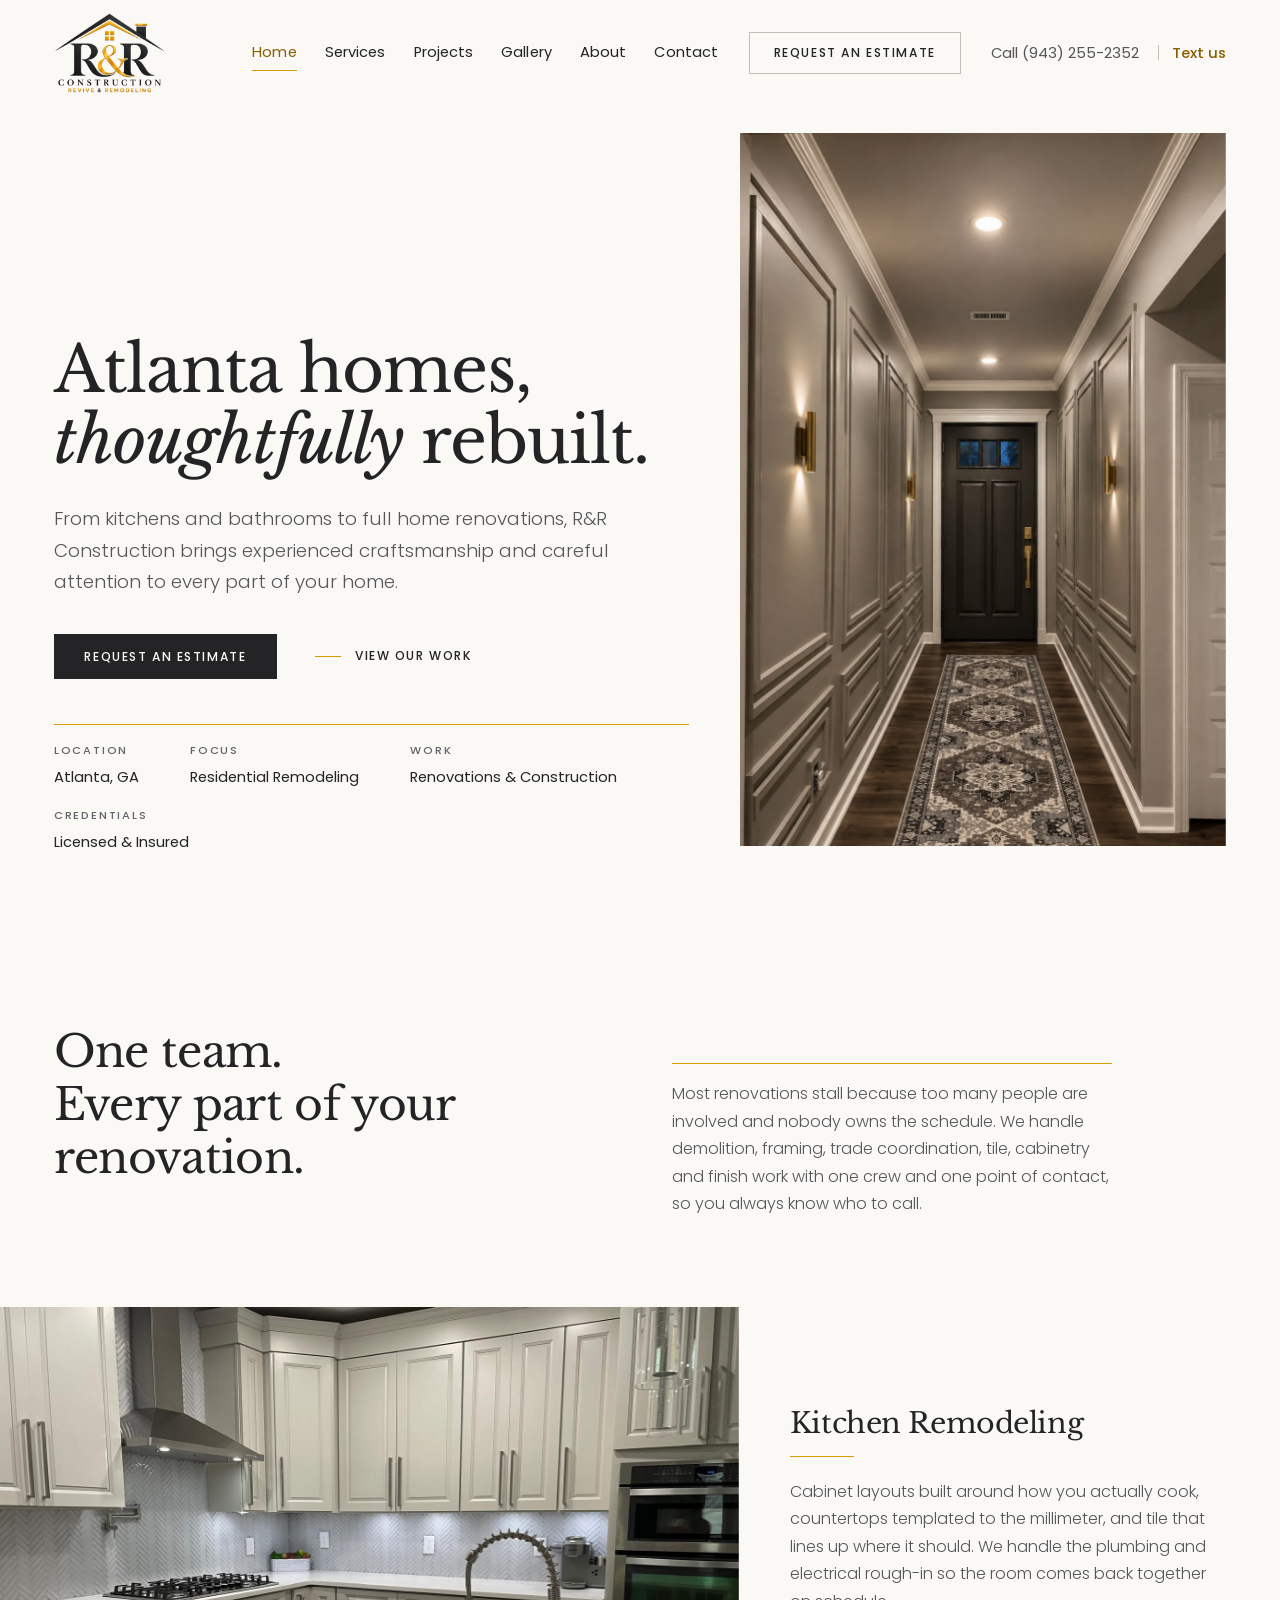
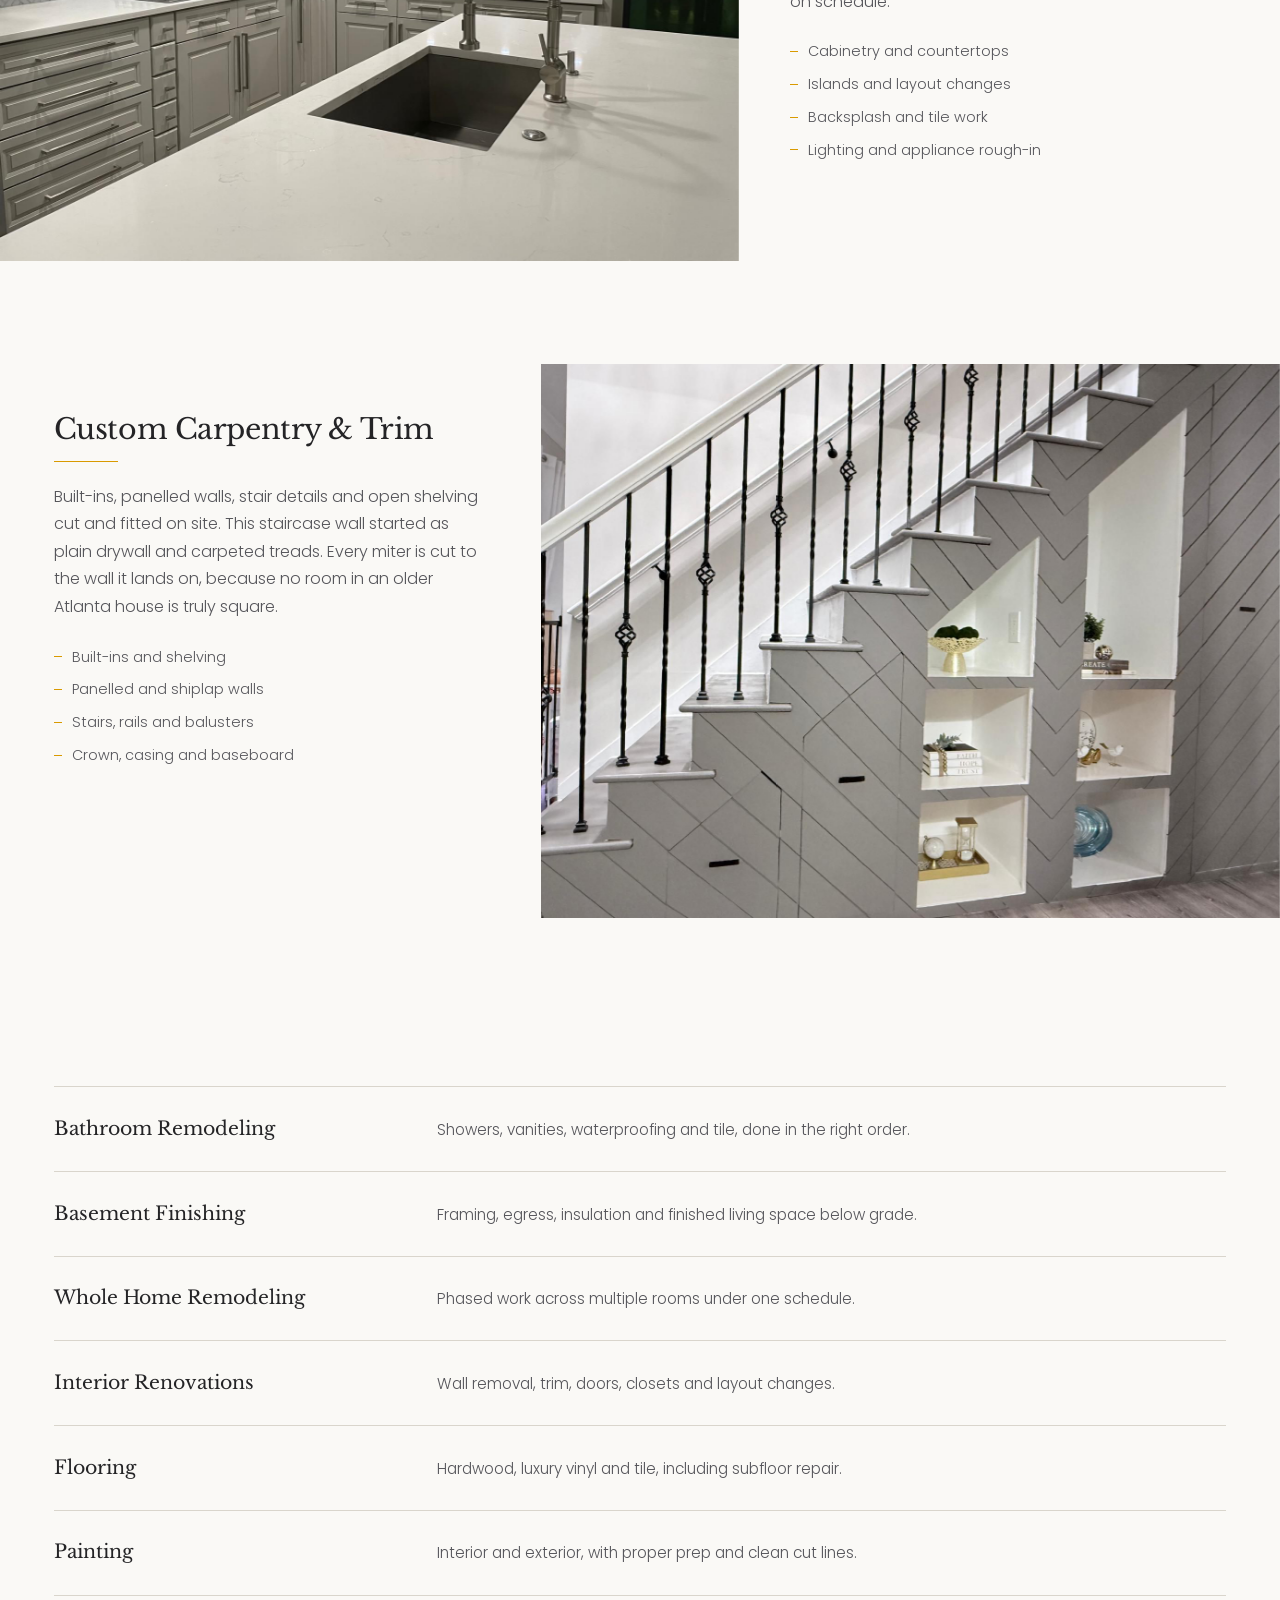
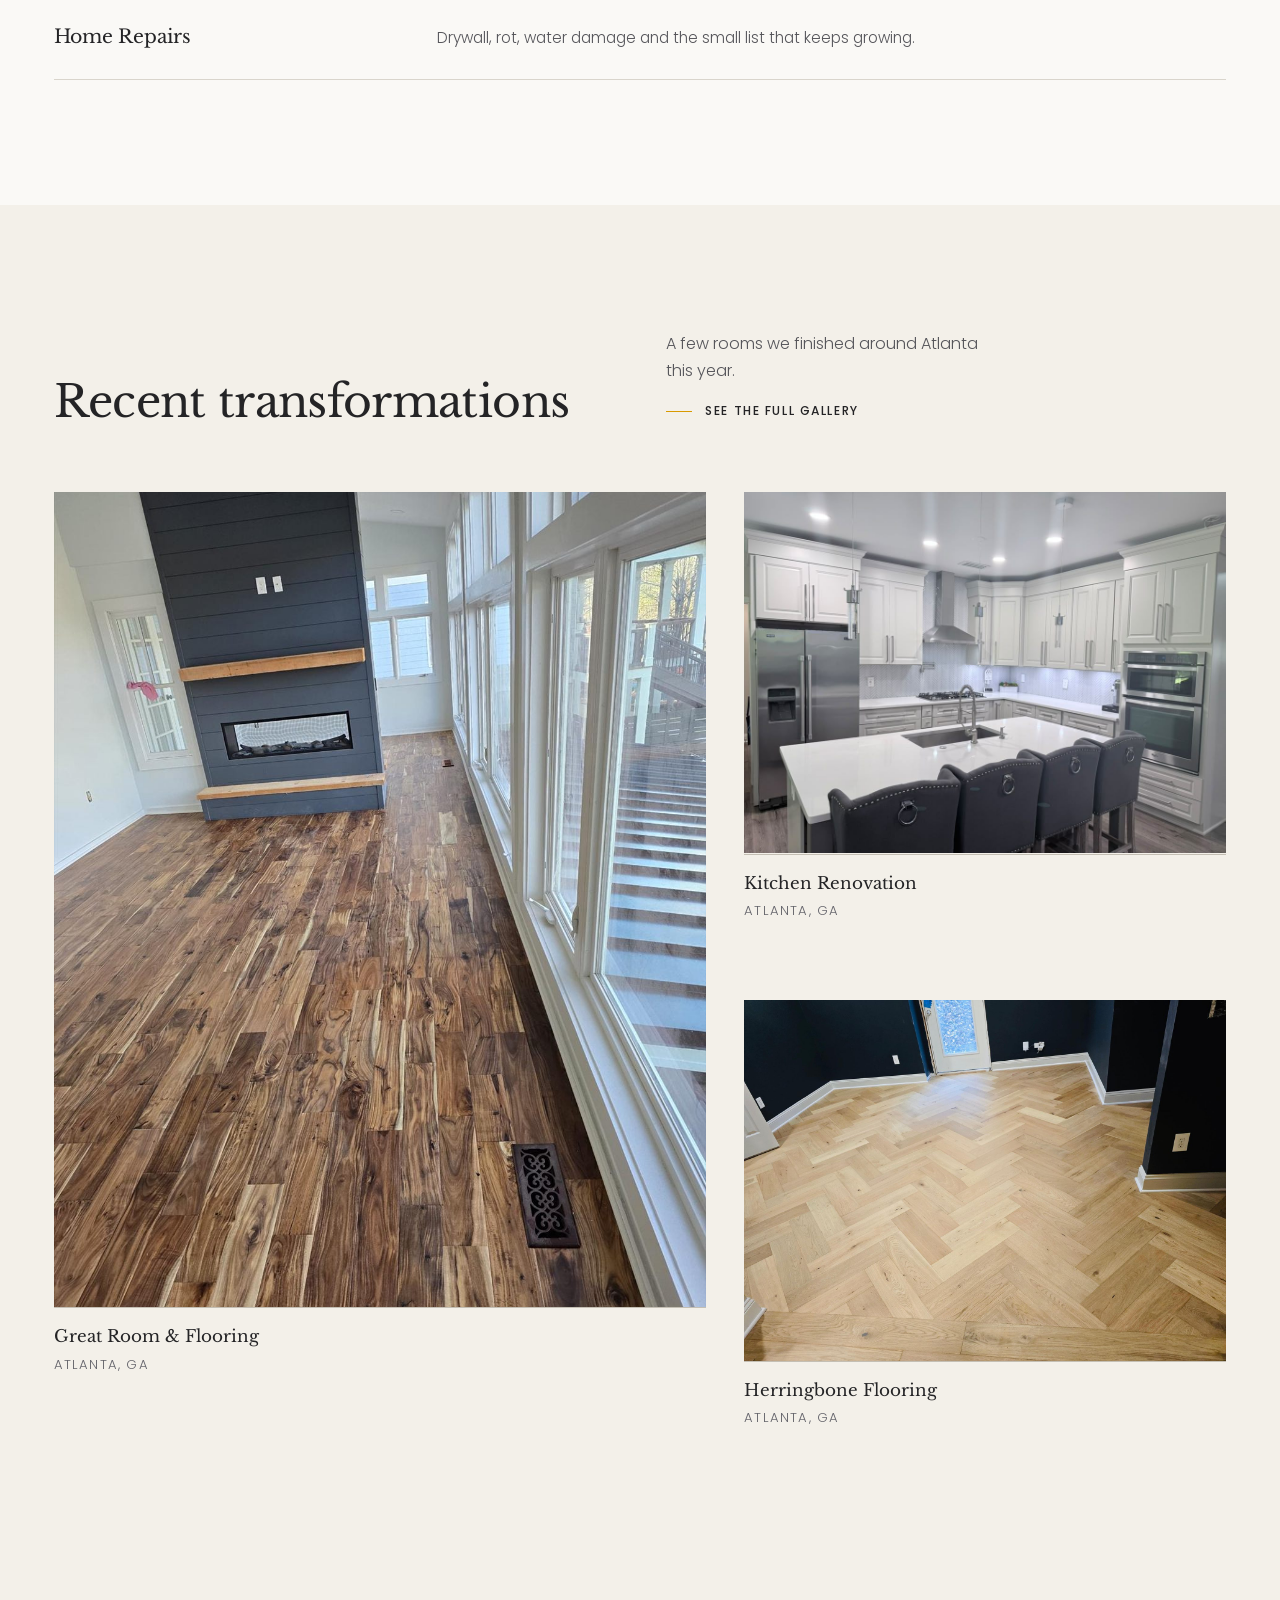
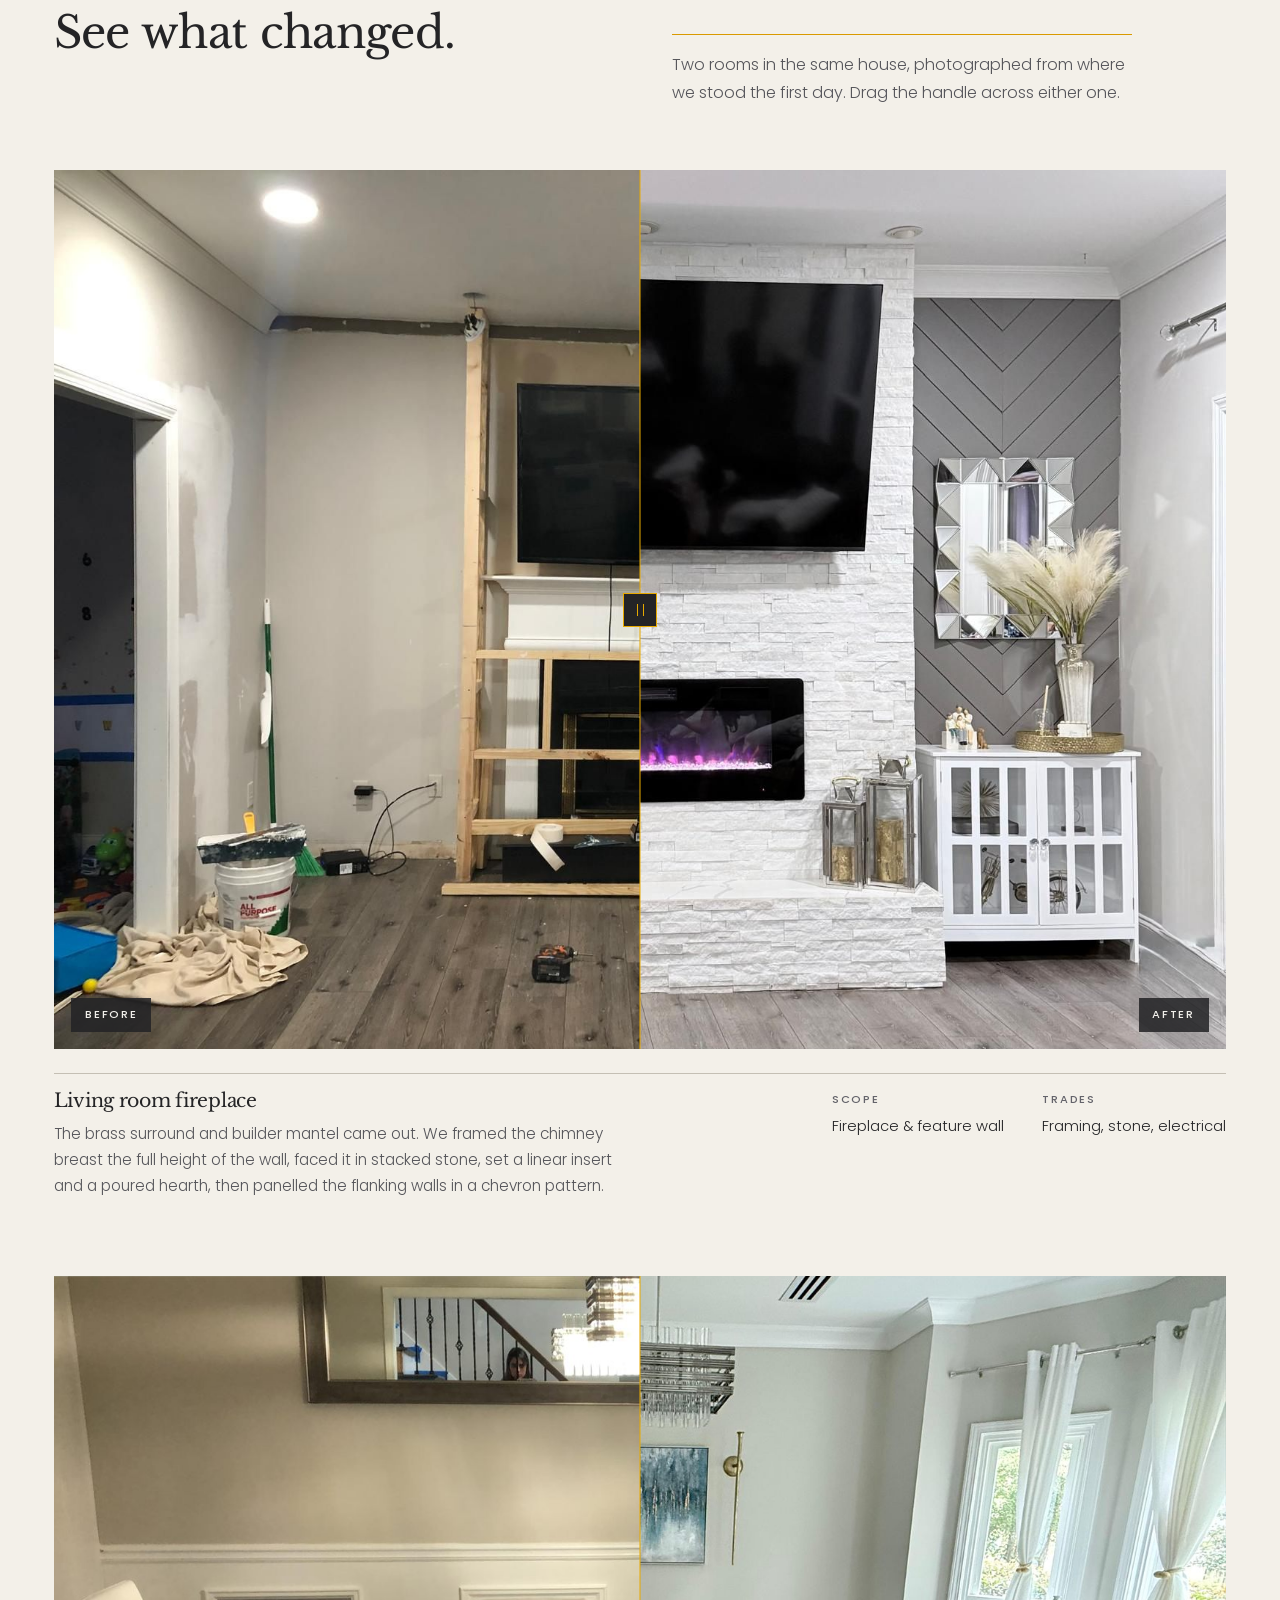
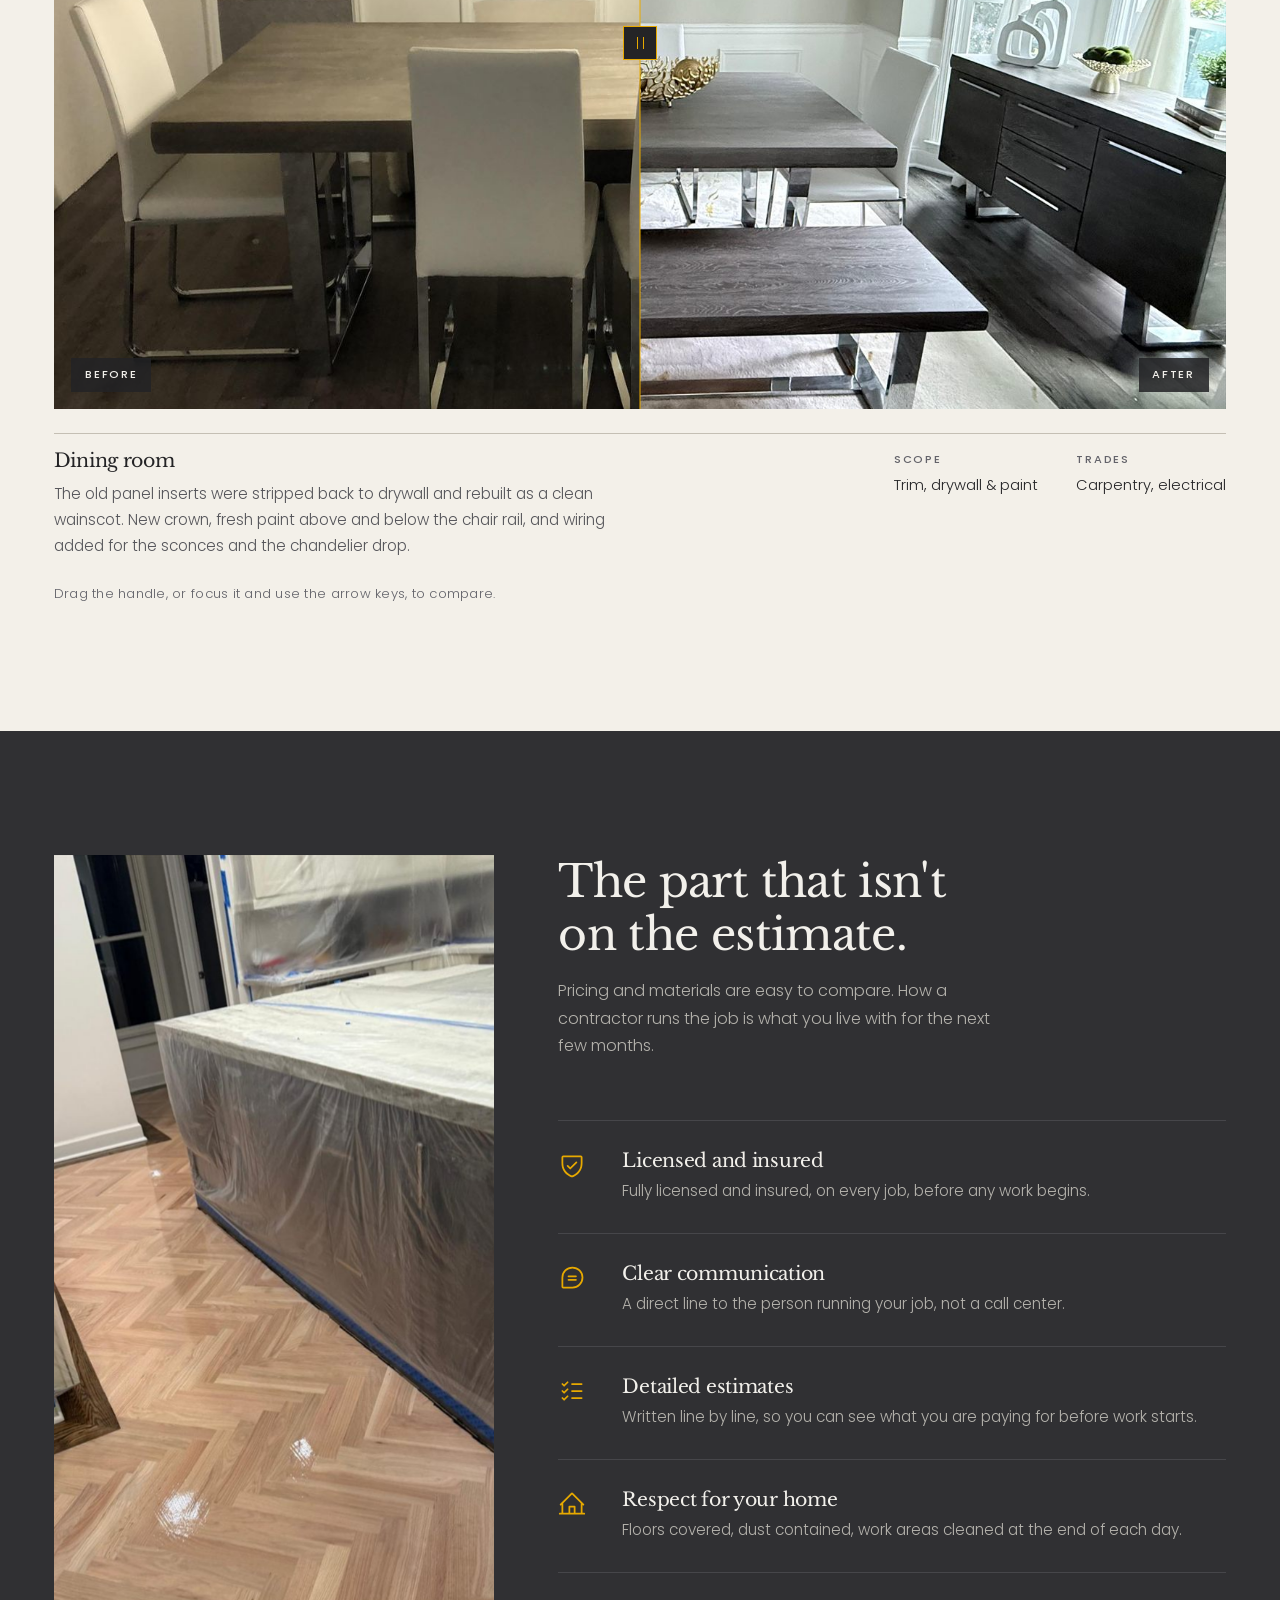
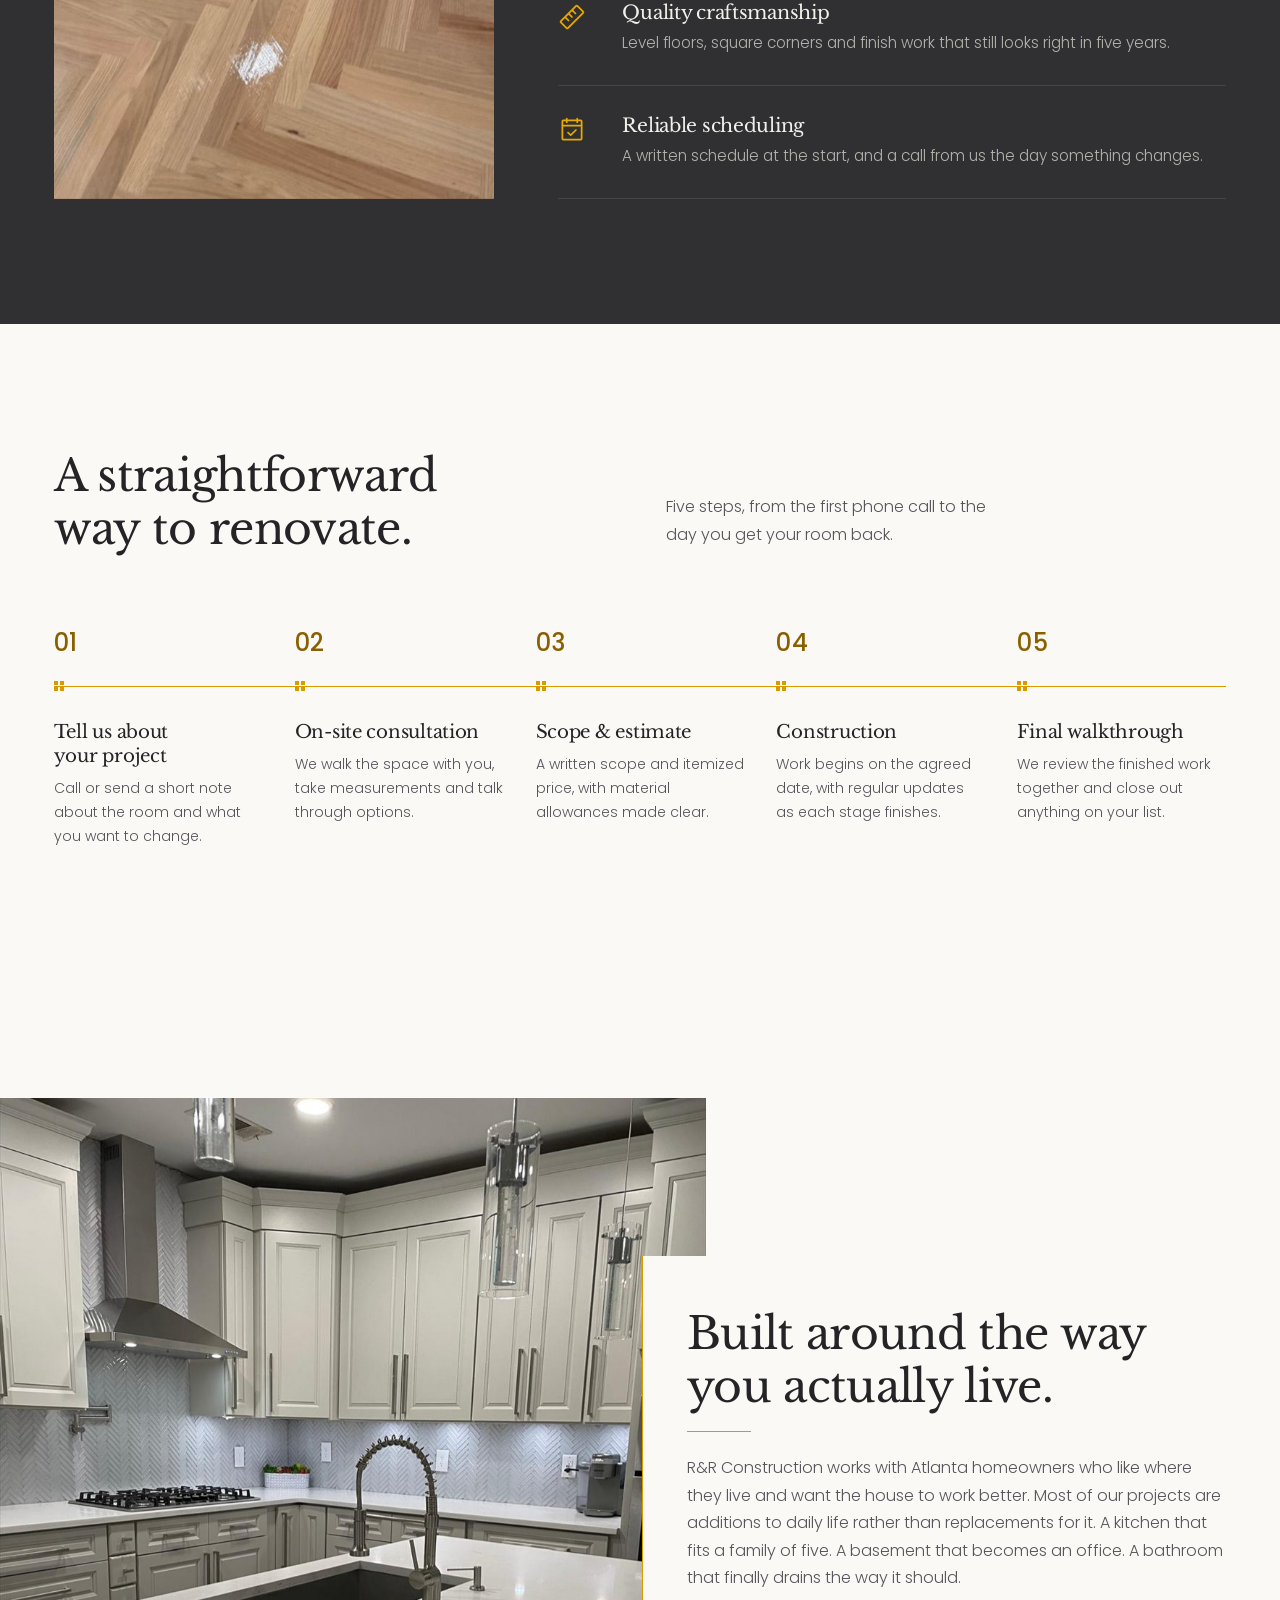
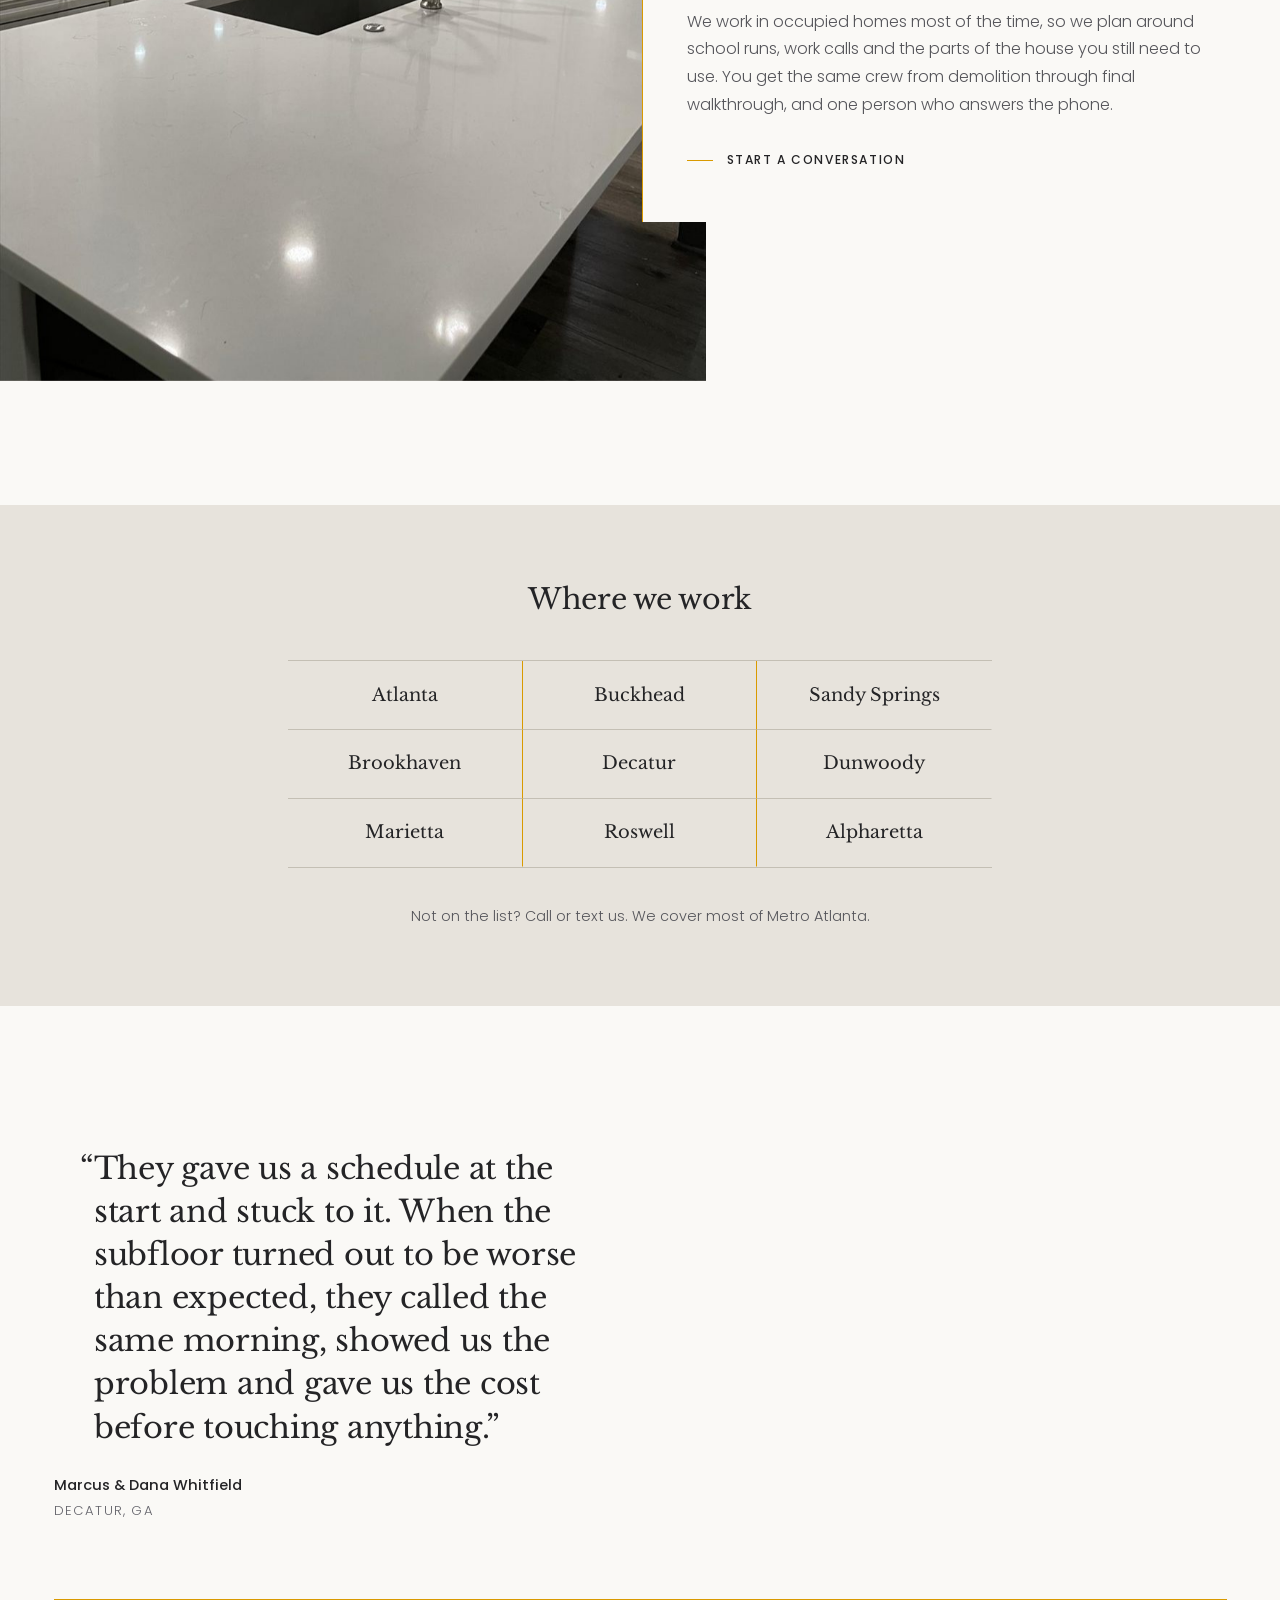
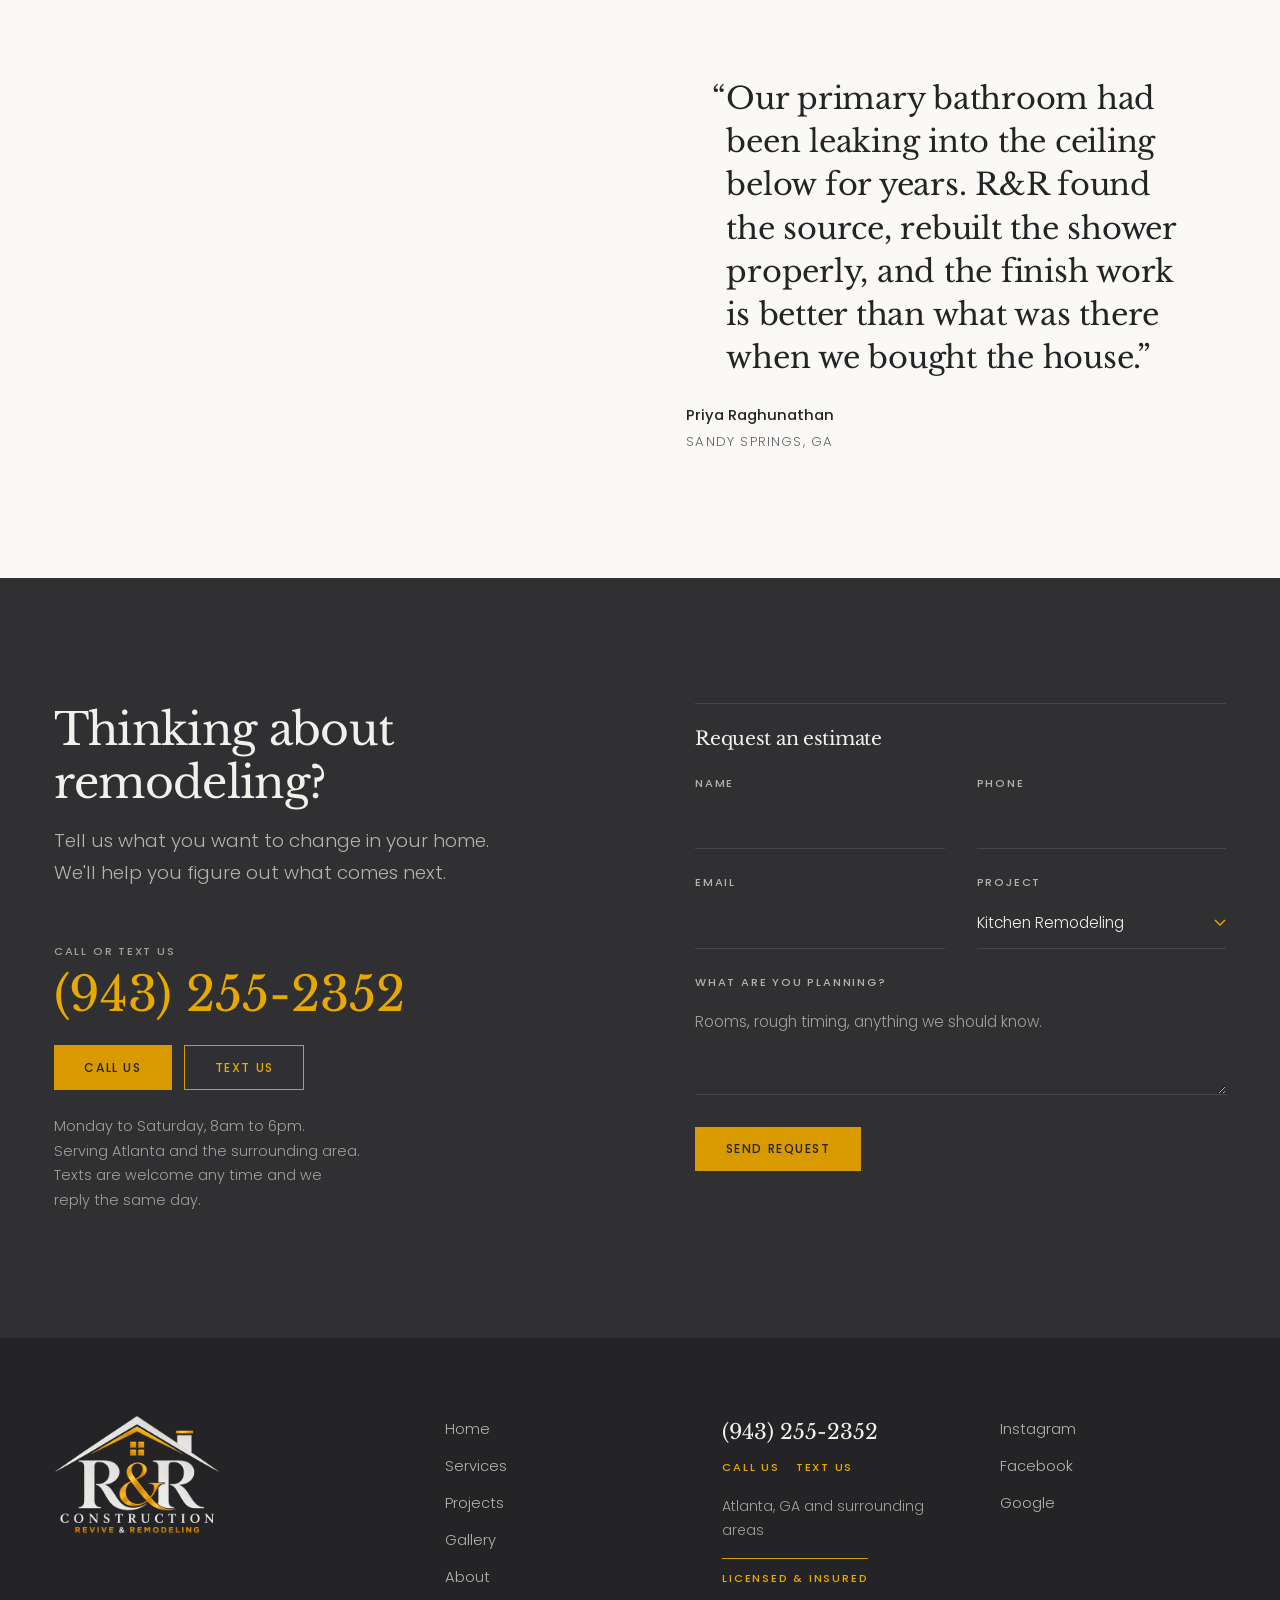
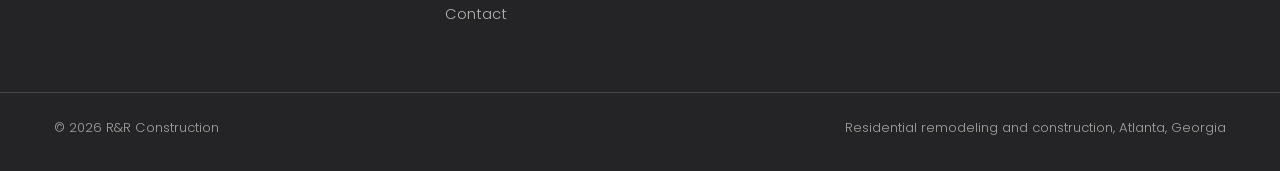
==== index.html @ 12df7878 "Replace the numbers in the standards list with Phosphor icons The list is not a sequence, so 01 to 0" ====
<!DOCTYPE html>
<html lang="en">
<head>
<meta charset="utf-8">
<meta name="viewport" content="width=device-width, initial-scale=1">
<title>R&amp;R Construction | Remodeling and Renovations in Atlanta, GA</title>
<meta name="description" content="R&amp;R Construction remodels kitchens, bathrooms, basements and whole homes across Atlanta and the surrounding area. Detailed estimates, reliable scheduling and careful work in occupied homes.">
<meta name="theme-color" content="#242426">
<link rel="canonical" href="https://www.rrconstruction-atlanta.com/">

<meta property="og:type" content="website">
<meta property="og:title" content="R&amp;R Construction | Remodeling and Renovations in Atlanta, GA">
<meta property="og:description" content="Kitchens, bathrooms, basements and whole home renovations across Metro Atlanta.">
<meta property="og:image" content="assets/img/logo/og-card.png">
<meta property="og:image:width" content="1200">
<meta property="og:image:height" content="630">
<meta name="twitter:card" content="summary_large_image">
<meta property="og:locale" content="en_US">

<link rel="icon" href="assets/img/favicon.svg" type="image/svg+xml">

<link rel="preconnect" href="https://fonts.googleapis.com">
<link rel="preconnect" href="https://fonts.gstatic.com" crossorigin>
<link rel="stylesheet" href="https://fonts.googleapis.com/css2?family=Libre+Baskerville:ital,wght@0,400;0,700;1,400&amp;family=Poppins:wght@300;400;500;600&amp;display=swap">

<link rel="stylesheet" href="assets/css/tokens.css">
<link rel="stylesheet" href="assets/css/base.css">
<link rel="stylesheet" href="assets/css/components.css">
<link rel="stylesheet" href="assets/css/sections.css">

<!-- Marks the document as scriptable before first paint, so the reveal
     animations never hide content from a browser that cannot run them. -->
<script>document.documentElement.classList.add('js');</script>
</head>

<body>

<!-- ============================================================
     INTRO
     Shown once per session. Hidden entirely without JavaScript,
     and it dismisses itself from CSS alone if the script never
     arrives, so it can never strand the page behind it.
     ============================================================ -->
<div class="intro" data-intro aria-hidden="true">
  <div class="intro__inner">
    <img class="intro__logo" src="assets/img/logo/rr-logo.png" alt=""
         width="700" height="504" fetchpriority="high" decoding="async">
    <p class="intro__line" data-intro-line>Letting the paint dry.</p>
    <div class="intro__rule">
      <span class="intro__fill" data-intro-fill></span>
    </div>
  </div>
</div>

<a class="skip-link" href="#main">Skip to content</a>

<!-- ============================================================
     HEADER

     Header and footer both carry the complete lockup. The header uses
     the original colours on warm white, the footer the light variant
     generated for the black band.
     ============================================================ -->
<header class="site-header" id="siteHeader" data-header>
  <div class="site-header__inner">

    <a class="logo" href="#home" aria-label="R&amp;R Construction, home">
      <img src="assets/img/logo/rr-logo.png" alt=""
           width="700" height="504" decoding="async">
    </a>

    <nav class="nav" id="primaryNav" aria-label="Primary">
      <ul class="nav__list">
        <li><a class="nav__link" href="#home">Home</a></li>
        <li><a class="nav__link" href="#services">Services</a></li>
        <li><a class="nav__link" href="#projects">Projects</a></li>
        <li><a class="nav__link" href="gallery.html">Gallery</a></li>
        <li><a class="nav__link" href="#about">About</a></li>
        <li><a class="nav__link" href="#contact">Contact</a></li>
      </ul>
      <a class="btn btn--ghost nav__cta" href="#contact">Request an Estimate</a>
      <span class="nav__reach">
        <a class="nav__phone" href="tel:+19432552352">Call (943) 255-2352</a>
        <a class="nav__phone nav__phone--sms" href="sms:+19432552352">Text us</a>
      </span>
    </nav>

    <button class="nav-toggle" type="button" aria-expanded="false" aria-controls="primaryNav" data-nav-toggle>
      <span class="nav-toggle__bars" aria-hidden="true"><i></i><i></i><i></i></span>
      <span class="visually-hidden" data-nav-label>Open menu</span>
    </button>

  </div>
</header>

<main id="main">

  <!-- ============================================================
       HERO
       ============================================================ -->
  <section class="hero" id="home" aria-labelledby="hero-title">
    <div class="hero__grid">

      <div class="hero__content">
        <h1 class="hero__title" id="hero-title" data-reveal>
          Atlanta homes,<br>
          <em>thoughtfully</em> rebuilt.
        </h1>

        <p class="hero__lead" data-reveal data-reveal-delay="1">
          From kitchens and bathrooms to full home renovations, R&amp;R Construction brings
          experienced craftsmanship and careful attention to every part of your home.
        </p>

        <div class="hero__actions" data-reveal data-reveal-delay="2">
          <a class="btn btn--solid" href="#contact">Request an Estimate</a>
          <a class="link-arrow" href="#projects">View Our Work</a>
        </div>
      </div>

      <figure class="hero__figure fill-figure" data-reveal-image>
        <img src="assets/img/photos/hero-hallway.jpg"
             alt="Renovated entry hallway with picture frame wall molding, brass sconces and dark hardwood flooring"
             width="1086" height="1448" fetchpriority="high" decoding="async">
      </figure>

      <div class="hero__datum" aria-hidden="true"><span class="hero__datum-line" data-rule></span></div>

      <dl class="hero__meta" data-reveal data-reveal-delay="3">
        <div class="hero__meta-item">
          <dt>Location</dt>
          <dd>Atlanta, GA</dd>
        </div>
        <div class="hero__meta-item">
          <dt>Focus</dt>
          <dd>Residential Remodeling</dd>
        </div>
        <div class="hero__meta-item">
          <dt>Work</dt>
          <dd>Renovations &amp; Construction</dd>
        </div>
        <div class="hero__meta-item">
          <dt>Credentials</dt>
          <dd>Licensed &amp; Insured</dd>
        </div>
      </dl>

    </div>
  </section>


  <!-- ============================================================
       SERVICES
       ============================================================ -->
  <section class="section services" id="services" aria-labelledby="services-title">
    <div class="container">

      <div class="services__intro">
        <h2 class="services__title" id="services-title" data-reveal>
          One team.<br>Every part of your renovation.
        </h2>
        <div class="services__intro-body">
          <span class="rule" data-rule></span>
          <p data-reveal data-reveal-delay="1">
            Most renovations stall because too many people are involved and nobody owns the
            schedule. We handle demolition, framing, trade coordination, tile, cabinetry and
            finish work with one crew and one point of contact, so you always know who to call.
          </p>
        </div>
      </div>
    </div>

    <!-- Both features sit outside .container. Each is a full-width grid
         whose photograph column runs off the viewport edge, with a
         --edge margin track holding the opposite side in line. -->

    <article class="feature feature--left">
      <figure class="feature__figure" data-reveal-image>
          <img src="assets/img/photos/service-kitchen.jpg"
               alt="Remodeled kitchen with quartz island, undermount sink and herringbone tile backsplash"
               width="1600" height="1200" loading="lazy" decoding="async">
        </figure>
        <div class="feature__body">
          <h3 class="feature__title" data-reveal>Kitchen Remodeling</h3>
          <span class="rule rule--short" data-rule></span>
          <p data-reveal data-reveal-delay="1">
            Cabinet layouts built around how you actually cook, countertops templated to the
            millimeter, and tile that lines up where it should. We handle the plumbing and
            electrical rough-in so the room comes back together on schedule.
          </p>
          <ul class="feature__points" data-reveal data-reveal-delay="2">
            <li>Cabinetry and countertops</li>
            <li>Islands and layout changes</li>
            <li>Backsplash and tile work</li>
            <li>Lighting and appliance rough-in</li>
          </ul>
        </div>
    </article>

    <article class="feature feature--right">
        <div class="feature__body">
          <h3 class="feature__title" data-reveal>Custom Carpentry &amp; Trim</h3>
          <span class="rule rule--short" data-rule></span>
          <p data-reveal data-reveal-delay="1">
            Built-ins, panelled walls, stair details and open shelving cut and fitted on site.
            This staircase wall started as plain drywall and carpeted treads. Every miter is cut
            to the wall it lands on, because no room in an older Atlanta house is truly square.
          </p>
          <ul class="feature__points" data-reveal data-reveal-delay="2">
            <li>Built-ins and shelving</li>
            <li>Panelled and shiplap walls</li>
            <li>Stairs, rails and balusters</li>
            <li>Crown, casing and baseboard</li>
          </ul>
        </div>
        <figure class="feature__figure" data-reveal-image>
          <img src="assets/img/photos/service-carpentry.jpg"
               alt="Staircase wall finished in grey chevron panelling with built in display niches and black iron balusters"
               width="1600" height="1200" loading="lazy" decoding="async">
        </figure>
    </article>

    <div class="container">
      <!-- Secondary services: architectural list, no cards -->
      <div class="service-list">
        <h3 class="service-list__title" data-reveal>The rest of the house.</h3>
        <ul class="service-list__items">
          <li class="service-row" data-reveal>
            <span class="service-row__name">Bathroom Remodeling</span>
            <span class="service-row__note">Showers, vanities, waterproofing and tile, done in the right order.</span>
          </li>
          <li class="service-row" data-reveal>
            <span class="service-row__name">Basement Finishing</span>
            <span class="service-row__note">Framing, egress, insulation and finished living space below grade.</span>
          </li>
          <li class="service-row" data-reveal>
            <span class="service-row__name">Whole Home Remodeling</span>
            <span class="service-row__note">Phased work across multiple rooms under one schedule.</span>
          </li>
          <li class="service-row" data-reveal>
            <span class="service-row__name">Interior Renovations</span>
            <span class="service-row__note">Wall removal, trim, doors, closets and layout changes.</span>
          </li>
          <li class="service-row" data-reveal>
            <span class="service-row__name">Flooring</span>
            <span class="service-row__note">Hardwood, luxury vinyl and tile, including subfloor repair.</span>
          </li>
          <li class="service-row" data-reveal>
            <span class="service-row__name">Painting</span>
            <span class="service-row__note">Interior and exterior, with proper prep and clean cut lines.</span>
          </li>
          <li class="service-row" data-reveal>
            <span class="service-row__name">Home Repairs</span>
            <span class="service-row__note">Drywall, rot, water damage and the small list that keeps growing.</span>
          </li>
        </ul>
      </div>

    </div>
  </section>


  <!-- ============================================================
       FEATURED PROJECTS
       ============================================================ -->
  <section class="section projects" id="projects" aria-labelledby="projects-title">
    <div class="container">

      <div class="projects__head">
        <h2 class="projects__title" id="projects-title" data-reveal>Recent transformations</h2>
        <div class="projects__note" data-reveal data-reveal-delay="1">
          <p>A few rooms we finished around Atlanta this year.</p>
          <a class="link-arrow" href="gallery.html">See the full gallery</a>
        </div>
      </div>

      <div class="gallery">

        <figure class="project project--lead" data-reveal-image>
          <div class="project__frame">
            <img src="assets/img/photos/project-greatroom.jpg"
                 alt="Great room with a charcoal shiplap fireplace surround, timber mantel and wide plank acacia flooring"
                 width="1050" height="1400" loading="lazy" decoding="async">
          </div>
          <figcaption class="project__caption">
            <span class="project__name">Great Room &amp; Flooring</span>
            <span class="project__place">Atlanta, GA</span>
          </figcaption>
        </figure>

        <figure class="project project--a" data-reveal-image>
          <div class="project__frame">
            <img src="assets/img/photos/project-kitchen.jpg"
                 alt="Renovated kitchen with painted cabinetry, quartz island and stainless double ovens"
                 width="1024" height="768" loading="lazy" decoding="async">
          </div>
          <figcaption class="project__caption">
            <span class="project__name">Kitchen Renovation</span>
            <span class="project__place">Atlanta, GA</span>
          </figcaption>
        </figure>

        <figure class="project project--b" data-reveal-image>
          <div class="project__frame">
            <img src="assets/img/photos/project-flooring.jpg"
                 alt="White oak herringbone floor installed against deep navy walls and white baseboard"
                 width="1600" height="1200" loading="lazy" decoding="async">
          </div>
          <figcaption class="project__caption">
            <span class="project__name">Herringbone Flooring</span>
            <span class="project__place">Atlanta, GA</span>
          </figcaption>
        </figure>

      </div>
    </div>
  </section>


  <!-- ============================================================
       BEFORE & AFTER
       ============================================================ -->
  <section class="section compare-section" id="before-after" aria-labelledby="compare-title">
    <div class="container">

      <div class="compare__head">
        <h2 class="compare__title" id="compare-title" data-reveal>See what changed.</h2>
        <div class="compare__intro">
          <span class="rule" data-rule></span>
          <p data-reveal data-reveal-delay="1">
            Two rooms in the same house, photographed from where we stood the first day.
            Drag the handle across either one.
          </p>
        </div>
      </div>

      <!-- Pair 1 -->
      <figure class="compare" data-compare>
        <div class="compare__frame" data-compare-frame style="--pos:50%; --ratio:4/3">
          <img class="compare__img" src="assets/img/photos/ba-fireplace-after.jpg"
               alt="Living room after renovation, floor to ceiling white stacked stone fireplace with a linear insert and grey chevron panelled walls"
               width="1600" height="1177" loading="lazy" decoding="async">
          <img class="compare__img compare__img--before" src="assets/img/photos/ba-fireplace-before.jpg"
               alt="The same living room before renovation, original white mantel and brass fireplace surround with framing started"
               width="1600" height="1200" loading="lazy" decoding="async">

          <span class="compare__tag compare__tag--before">Before</span>
          <span class="compare__tag compare__tag--after">After</span>

          <div class="compare__handle"
               role="slider"
               tabindex="0"
               aria-label="Reveal the living room before and after"
               aria-valuemin="0" aria-valuemax="100" aria-valuenow="50"
               aria-valuetext="50 percent before, 50 percent after"
               aria-orientation="horizontal"
               data-compare-handle>
            <span class="compare__knob" aria-hidden="true"></span>
          </div>
        </div>
        <figcaption class="compare__caption">
          <div class="compare__caption-text">
            <h3>Living room fireplace</h3>
            <p>
              The brass surround and builder mantel came out. We framed the chimney breast the
              full height of the wall, faced it in stacked stone, set a linear insert and a
              poured hearth, then panelled the flanking walls in a chevron pattern.
            </p>
          </div>
          <dl class="compare__facts">
            <div><dt>Scope</dt><dd>Fireplace &amp; feature wall</dd></div>
            <div><dt>Trades</dt><dd>Framing, stone, electrical</dd></div>
          </dl>
        </figcaption>
      </figure>

      <!-- Pair 2 -->
      <figure class="compare" data-compare>
        <div class="compare__frame" data-compare-frame style="--pos:50%; --ratio:16/10">
          <img class="compare__img" src="assets/img/photos/ba-dining-after.jpg"
               alt="Dining room after renovation with fresh wainscoting, brass sconces, artwork and a linear crystal chandelier"
               width="1600" height="1200" loading="lazy" decoding="async">
          <img class="compare__img compare__img--before" src="assets/img/photos/ba-dining-before.jpg"
               alt="The same dining room before renovation, dated wall panels with grey inserts and a plain mirror"
               width="1600" height="900" loading="lazy" decoding="async">

          <span class="compare__tag compare__tag--before">Before</span>
          <span class="compare__tag compare__tag--after">After</span>

          <div class="compare__handle"
               role="slider"
               tabindex="0"
               aria-label="Reveal the dining room before and after"
               aria-valuemin="0" aria-valuemax="100" aria-valuenow="50"
               aria-valuetext="50 percent before, 50 percent after"
               aria-orientation="horizontal"
               data-compare-handle>
            <span class="compare__knob" aria-hidden="true"></span>
          </div>
        </div>
        <figcaption class="compare__caption">
          <div class="compare__caption-text">
            <h3>Dining room</h3>
            <p>
              The old panel inserts were stripped back to drywall and rebuilt as a clean
              wainscot. New crown, fresh paint above and below the chair rail, and wiring
              added for the sconces and the chandelier drop.
            </p>
          </div>
          <dl class="compare__facts">
            <div><dt>Scope</dt><dd>Trim, drywall &amp; paint</dd></div>
            <div><dt>Trades</dt><dd>Carpentry, electrical</dd></div>
          </dl>
        </figcaption>
      </figure>

      <p class="compare__hint">Drag the handle, or focus it and use the arrow keys, to compare.</p>

    </div>
  </section>


  <!-- ============================================================
       WHY R&R
       ============================================================ -->
  <section class="section standards" id="why" aria-labelledby="standards-title">
    <div class="container standards__grid">

      <figure class="standards__figure fill-figure" data-reveal-image>
        <img src="assets/img/photos/why-protection.jpg"
             alt="Finished herringbone floor with the kitchen island and cabinetry sealed in protective sheeting and tape"
             width="975" height="1300" loading="lazy" decoding="async">
      </figure>

      <div class="standards__body">
        <h2 class="standards__title" id="standards-title" data-reveal>
          The part that isn't<br>on the estimate.
        </h2>
        <p class="standards__lead" data-reveal data-reveal-delay="1">
          Pricing and materials are easy to compare. How a contractor runs the job is what you
          live with for the next few months.
        </p>

        <!-- Icons: Phosphor Icons (regular), MIT licensed.
             https://phosphoricons.com  Inlined rather than loaded from a
             CDN so the page keeps its zero runtime dependencies and the
             icons can inherit colour on hover. -->
        <ol class="standards__list">
          <li class="standard" data-reveal>
            <svg class="standard__icon" viewBox="0 0 256 256" fill="currentColor" aria-hidden="true" focusable="false"><path d="M208,40H48A16,16,0,0,0,32,56v56c0,52.72,25.52,84.67,46.93,102.19,23.06,18.86,46,25.26,47,25.53a8,8,0,0,0,4.2,0c1-.27,23.91-6.67,47-25.53C198.48,196.67,224,164.72,224,112V56A16,16,0,0,0,208,40Zm0,72c0,37.07-13.66,67.16-40.6,89.42A129.3,129.3,0,0,1,128,223.62a128.25,128.25,0,0,1-38.92-21.81C61.82,179.51,48,149.3,48,112l0-56,160,0ZM82.34,141.66a8,8,0,0,1,11.32-11.32L112,148.69l50.34-50.35a8,8,0,0,1,11.32,11.32l-56,56a8,8,0,0,1-11.32,0Z"/></svg>
            <div class="standard__text">
              <h3>Licensed and insured</h3>
              <p>Fully licensed and insured, on every job, before any work begins.</p>
            </div>
          </li>
          <li class="standard" data-reveal>
            <svg class="standard__icon" viewBox="0 0 256 256" fill="currentColor" aria-hidden="true" focusable="false"><path d="M172,112a8,8,0,0,1-8,8H96a8,8,0,0,1,0-16h68A8,8,0,0,1,172,112Zm-8,24H96a8,8,0,0,0,0,16h68a8,8,0,0,0,0-16Zm68-12A100.11,100.11,0,0,1,132,224H48a16,16,0,0,1-16-16V124a100,100,0,0,1,200,0Zm-16,0a84,84,0,0,0-168,0v84h84A84.09,84.09,0,0,0,216,124Z"/></svg>
            <div class="standard__text">
              <h3>Clear communication</h3>
              <p>A direct line to the person running your job, not a call center.</p>
            </div>
          </li>
          <li class="standard" data-reveal>
            <svg class="standard__icon" viewBox="0 0 256 256" fill="currentColor" aria-hidden="true" focusable="false"><path d="M224,128a8,8,0,0,1-8,8H128a8,8,0,0,1,0-16h88A8,8,0,0,1,224,128ZM128,72h88a8,8,0,0,0,0-16H128a8,8,0,0,0,0,16Zm88,112H128a8,8,0,0,0,0,16h88a8,8,0,0,0,0-16ZM82.34,42.34,56,68.69,45.66,58.34A8,8,0,0,0,34.34,69.66l16,16a8,8,0,0,0,11.32,0l32-32A8,8,0,0,0,82.34,42.34Zm0,64L56,132.69,45.66,122.34a8,8,0,0,0-11.32,11.32l16,16a8,8,0,0,0,11.32,0l32-32a8,8,0,0,0-11.32-11.32Zm0,64L56,196.69,45.66,186.34a8,8,0,0,0-11.32,11.32l16,16a8,8,0,0,0,11.32,0l32-32a8,8,0,0,0-11.32-11.32Z"/></svg>
            <div class="standard__text">
              <h3>Detailed estimates</h3>
              <p>Written line by line, so you can see what you are paying for before work starts.</p>
            </div>
          </li>
          <li class="standard" data-reveal>
            <svg class="standard__icon" viewBox="0 0 256 256" fill="currentColor" aria-hidden="true" focusable="false"><path d="M240,208H224V136l2.34,2.34A8,8,0,0,0,237.66,127L139.31,28.68a16,16,0,0,0-22.62,0L18.34,127a8,8,0,0,0,11.32,11.31L32,136v72H16a8,8,0,0,0,0,16H240a8,8,0,0,0,0-16ZM48,120l80-80,80,80v88H160V152a8,8,0,0,0-8-8H104a8,8,0,0,0-8,8v56H48Zm96,88H112V160h32Z"/></svg>
            <div class="standard__text">
              <h3>Respect for your home</h3>
              <p>Floors covered, dust contained, work areas cleaned at the end of each day.</p>
            </div>
          </li>
          <li class="standard" data-reveal>
            <svg class="standard__icon" viewBox="0 0 256 256" fill="currentColor" aria-hidden="true" focusable="false"><path d="M235.32,73.37,182.63,20.69a16,16,0,0,0-22.63,0L20.68,160a16,16,0,0,0,0,22.63l52.69,52.68a16,16,0,0,0,22.63,0L235.32,96A16,16,0,0,0,235.32,73.37ZM84.68,224,32,171.31l32-32,26.34,26.35a8,8,0,0,0,11.32-11.32L75.31,128,96,107.31l26.34,26.35a8,8,0,0,0,11.32-11.32L107.31,96,128,75.31l26.34,26.35a8,8,0,0,0,11.32-11.32L139.31,64l32-32L224,84.69Z"/></svg>
            <div class="standard__text">
              <h3>Quality craftsmanship</h3>
              <p>Level floors, square corners and finish work that still looks right in five years.</p>
            </div>
          </li>
          <li class="standard" data-reveal>
            <svg class="standard__icon" viewBox="0 0 256 256" fill="currentColor" aria-hidden="true" focusable="false"><path d="M208,32H184V24a8,8,0,0,0-16,0v8H88V24a8,8,0,0,0-16,0v8H48A16,16,0,0,0,32,48V208a16,16,0,0,0,16,16H208a16,16,0,0,0,16-16V48A16,16,0,0,0,208,32ZM72,48v8a8,8,0,0,0,16,0V48h80v8a8,8,0,0,0,16,0V48h24V80H48V48ZM208,208H48V96H208V208Zm-38.34-85.66a8,8,0,0,1,0,11.32l-48,48a8,8,0,0,1-11.32,0l-24-24a8,8,0,0,1,11.32-11.32L116,164.69l42.34-42.35A8,8,0,0,1,169.66,122.34Z"/></svg>
            <div class="standard__text">
              <h3>Reliable scheduling</h3>
              <p>A written schedule at the start, and a call from us the day something changes.</p>
            </div>
          </li>
        </ol>
      </div>

    </div>
  </section>


  <!-- ============================================================
       PROCESS
       ============================================================ -->
  <section class="section process" aria-labelledby="process-title">
    <div class="container">

      <div class="process__head">
        <h2 class="process__title" id="process-title" data-reveal>A straightforward way to renovate.</h2>
        <p class="process__note" data-reveal data-reveal-delay="1">
          Five steps, from the first phone call to the day you get your room back.
        </p>
      </div>

      <!-- Node markers repeat the four-pane window from the logo. -->
      <ol class="process__list" data-timeline>
        <li class="process__step" data-reveal>
          <span class="process__num">01</span>
          <span class="process__node" aria-hidden="true"></span>
          <h3 class="process__step-title">Tell us about your project</h3>
          <p class="process__step-text">Call or send a short note about the room and what you want to change.</p>
        </li>
        <li class="process__step" data-reveal>
          <span class="process__num">02</span>
          <span class="process__node" aria-hidden="true"></span>
          <h3 class="process__step-title">On-site consultation</h3>
          <p class="process__step-text">We walk the space with you, take measurements and talk through options.</p>
        </li>
        <li class="process__step" data-reveal>
          <span class="process__num">03</span>
          <span class="process__node" aria-hidden="true"></span>
          <h3 class="process__step-title">Scope &amp; estimate</h3>
          <p class="process__step-text">A written scope and itemized price, with material allowances made clear.</p>
        </li>
        <li class="process__step" data-reveal>
          <span class="process__num">04</span>
          <span class="process__node" aria-hidden="true"></span>
          <h3 class="process__step-title">Construction</h3>
          <p class="process__step-text">Work begins on the agreed date, with regular updates as each stage finishes.</p>
        </li>
        <li class="process__step" data-reveal>
          <span class="process__num">05</span>
          <span class="process__node" aria-hidden="true"></span>
          <h3 class="process__step-title">Final walkthrough</h3>
          <p class="process__step-text">We review the finished work together and close out anything on your list.</p>
        </li>
      </ol>

    </div>
  </section>


  <!-- ============================================================
       ABOUT
       ============================================================ -->
  <section class="section about" id="about" aria-labelledby="about-title">
    <div class="about__grid">

      <figure class="about__figure" data-reveal-image>
        <img src="assets/img/photos/about-kitchen.jpg"
             alt="Renovated kitchen with a quartz island, glass pendant lights and a herringbone tile backsplash"
             width="975" height="1300" loading="lazy" decoding="async">
      </figure>

      <div class="about__panel">
        <h2 class="about__title" id="about-title" data-reveal>Built around the way you actually live.</h2>
        <span class="rule rule--short" data-rule></span>
        <p data-reveal data-reveal-delay="1">
          R&amp;R Construction works with Atlanta homeowners who like where they live and want the
          house to work better. Most of our projects are additions to daily life rather than
          replacements for it. A kitchen that fits a family of five. A basement that becomes an
          office. A bathroom that finally drains the way it should.
        </p>
        <p data-reveal data-reveal-delay="2">
          We work in occupied homes most of the time, so we plan around school runs, work calls
          and the parts of the house you still need to use. You get the same crew from demolition
          through final walkthrough, and one person who answers the phone.
        </p>
        <a class="link-arrow" href="#contact" data-reveal data-reveal-delay="3">Start a conversation</a>
      </div>

    </div>
  </section>


  <!-- ============================================================
       SERVICE AREA
       ============================================================ -->
  <section class="areas" aria-labelledby="areas-title">
    <div class="container areas__inner">
      <h2 class="areas__title" id="areas-title" data-reveal>Where we work</h2>
      <ul class="areas__list" data-reveal data-reveal-delay="1">
        <li>Atlanta</li>
        <li>Buckhead</li>
        <li>Sandy Springs</li>
        <li>Brookhaven</li>
        <li>Decatur</li>
        <li>Dunwoody</li>
        <li>Marietta</li>
        <li>Roswell</li>
        <li>Alpharetta</li>
      </ul>
      <p class="areas__note" data-reveal data-reveal-delay="2">
        Not on the list? Call or text us. We cover most of Metro Atlanta.
      </p>
    </div>
  </section>


  <!-- ============================================================
       TESTIMONIALS
       PLACEHOLDER COPY: replace both quotes with real, attributed
       reviews before this site goes live.
       ============================================================ -->
  <section class="section voices" aria-labelledby="voices-title">
    <div class="container">
      <h2 class="visually-hidden" id="voices-title">What homeowners say</h2>

      <figure class="voice voice--one" data-reveal>
        <blockquote>
          <p>They gave us a schedule at the start and stuck to it. When the subfloor turned out
          to be worse than expected, they called the same morning, showed us the problem and
          gave us the cost before touching anything.</p>
        </blockquote>
        <figcaption>
          <span class="voice__name">Marcus &amp; Dana Whitfield</span>
          <span class="voice__place">Decatur, GA</span>
        </figcaption>
      </figure>

      <span class="rule" data-rule></span>

      <figure class="voice voice--two" data-reveal>
        <blockquote>
          <p>Our primary bathroom had been leaking into the ceiling below for years. R&amp;R found
          the source, rebuilt the shower properly, and the finish work is better than what was
          there when we bought the house.</p>
        </blockquote>
        <figcaption>
          <span class="voice__name">Priya Raghunathan</span>
          <span class="voice__place">Sandy Springs, GA</span>
        </figcaption>
      </figure>

    </div>
  </section>


  <!-- ============================================================
       CONTACT CTA
       ============================================================ -->
  <section class="section contact" id="contact" aria-labelledby="contact-title">
    <div class="container contact__grid">

      <div class="contact__pitch">
        <h2 class="contact__title" id="contact-title" data-reveal>Thinking about remodeling?</h2>
        <p class="contact__lead" data-reveal data-reveal-delay="1">
          Tell us what you want to change in your home. We'll help you figure out what comes next.
        </p>

        <div class="contact__reach" data-reveal data-reveal-delay="2">
          <a class="contact__phone" href="tel:+19432552352">
            <span class="contact__phone-label">Call or text us</span>
            <span class="contact__phone-number">(943) 255-2352</span>
          </a>
          <div class="contact__reach-actions">
            <a class="btn btn--gold" href="tel:+19432552352">Call us</a>
            <a class="btn btn--outline-gold" href="sms:+19432552352">Text us</a>
          </div>
        </div>

        <p class="contact__hours" data-reveal data-reveal-delay="3">
          Monday to Saturday, 8am to 6pm. Serving Atlanta and the surrounding area.
          Texts are welcome any time and we reply the same day.
        </p>
      </div>

      <!-- Web3Forms.
           Paste your access key into the value below and the form goes
           live. Until then it validates, then tells the visitor to call
           or text instead. Key from https://web3forms.com (free). -->
      <form class="estimate" data-estimate novalidate
            action="https://api.web3forms.com/submit" method="POST">

        <input type="hidden" name="access_key" value="PASTE-YOUR-WEB3FORMS-ACCESS-KEY-HERE">
        <input type="hidden" name="subject" value="New estimate request from the R&amp;R Construction website">
        <input type="hidden" name="from_name" value="R&amp;R Construction website">

        <!-- Web3Forms honeypot. Real people never fill this in. -->
        <input type="checkbox" name="botcheck" class="visually-hidden" tabindex="-1" autocomplete="off">

        <h3 class="estimate__title">Request an estimate</h3>

        <div class="field">
          <label for="ef-name">Name</label>
          <input id="ef-name" name="name" type="text" autocomplete="name" required>
          <span class="field__error" data-error-for="ef-name" hidden>Please enter your name.</span>
        </div>

        <div class="field">
          <label for="ef-phone">Phone</label>
          <input id="ef-phone" name="phone" type="tel" autocomplete="tel" required>
          <span class="field__error" data-error-for="ef-phone" hidden>Please enter a phone number we can reach you on.</span>
        </div>

        <div class="field">
          <label for="ef-email">Email</label>
          <input id="ef-email" name="email" type="email" autocomplete="email" required>
          <span class="field__error" data-error-for="ef-email" hidden>Please enter a valid email address.</span>
        </div>

        <div class="field">
          <label for="ef-project">Project</label>
          <select id="ef-project" name="project">
            <option value="Kitchen Remodeling">Kitchen Remodeling</option>
            <option value="Bathroom Remodeling">Bathroom Remodeling</option>
            <option value="Basement Finishing">Basement Finishing</option>
            <option value="Whole Home Remodeling">Whole Home Remodeling</option>
            <option value="Interior Renovations">Interior Renovations</option>
            <option value="Flooring">Flooring</option>
            <option value="Painting">Painting</option>
            <option value="Custom Carpentry">Custom Carpentry</option>
            <option value="Home Repairs">Home Repairs</option>
            <option value="Something else">Something else</option>
          </select>
        </div>

        <div class="field field--wide">
          <label for="ef-message">What are you planning?</label>
          <textarea id="ef-message" name="message" rows="3" placeholder="Rooms, rough timing, anything we should know."></textarea>
        </div>

        <button class="btn btn--gold estimate__submit" type="submit">Send request</button>
        <p class="estimate__status" role="status" data-estimate-status></p>
      </form>

    </div>
  </section>

</main>


<!-- ============================================================
     FOOTER
     ============================================================ -->
<footer class="site-footer">
  <div class="container site-footer__inner">

    <div class="site-footer__brand">
      <!-- Complete lockup, including the Revive & Remodeling tagline. -->
      <a class="logo logo--stacked" href="#home" aria-label="R&amp;R Construction, back to top">
        <img src="assets/img/logo/rr-logo-light.png" alt=""
             width="420" height="302" loading="lazy" decoding="async">
      </a>
    </div>

    <nav class="site-footer__nav" aria-label="Footer">
      <ul>
        <li><a href="#home">Home</a></li>
        <li><a href="#services">Services</a></li>
        <li><a href="#projects">Projects</a></li>
        <li><a href="gallery.html">Gallery</a></li>
        <li><a href="#about">About</a></li>
        <li><a href="#contact">Contact</a></li>
      </ul>
    </nav>

    <address class="site-footer__contact">
      <a class="site-footer__phone" href="tel:+19432552352">(943) 255-2352</a>
      <span class="site-footer__reach">
        <a href="tel:+19432552352">Call us</a>
        <a href="sms:+19432552352">Text us</a>
      </span>
      <span class="site-footer__place">Atlanta, GA and surrounding areas</span>
      <span class="site-footer__badge">Licensed &amp; Insured</span>
    </address>

    <ul class="site-footer__social">
      <li><a href="#" rel="noopener">Instagram</a></li>
      <li><a href="#" rel="noopener">Facebook</a></li>
      <li><a href="#" rel="noopener">Google</a></li>
    </ul>

  </div>

  <div class="container site-footer__base">
    <p>&copy; <span data-year>2026</span> R&amp;R Construction</p>
    <p>Residential remodeling and construction, Atlanta, Georgia</p>
  </div>
</footer>

<script type="application/ld+json">
{
  "@context": "https://schema.org",
  "@type": "GeneralContractor",
  "name": "R&R Construction",
  "slogan": "Revive & Remodeling",
  "description": "Licensed and insured residential remodeling and construction in Atlanta, Georgia. Kitchens, bathrooms, basements, whole home renovations, flooring, painting and custom carpentry.",
  "telephone": "+1-943-255-2352",
  "hasCredential": "Licensed and insured general contractor",
  "areaServed": [
    "Atlanta, GA", "Buckhead, GA", "Sandy Springs, GA", "Brookhaven, GA",
    "Decatur, GA", "Dunwoody, GA", "Marietta, GA", "Roswell, GA", "Alpharetta, GA"
  ],
  "address": {
    "@type": "PostalAddress",
    "addressLocality": "Atlanta",
    "addressRegion": "GA",
    "addressCountry": "US"
  },
  "openingHours": "Mo-Sa 08:00-18:00"
}
</script>

<script src="assets/js/main.js" defer></script>
</body>
</html>
---- assets/css/tokens.css ----
/* ============================================================
   R&R Construction / design tokens
   Everything below is the single source of truth for colour,
   type, spacing, motion and layout. Change values here, not
   inside components.
   ============================================================ */

:root {

  /* ---------- Colour (taken from the logo) ---------- */
  --c-black:        #242426;   /* primary black   */
  --c-charcoal:     #303033;   /* charcoal        */
  --c-gold:         #D99A00;   /* warm gold       */
  --c-gold-rich:    #E7A900;   /* rich gold       */
  --c-white:        #FAF9F6;   /* warm white      */
  --c-cream:        #F3F0E9;   /* soft cream      */
  --c-gray:         #E7E3DC;   /* light warm gray */

  /* Derived tone, not from the logo.
     Warm gold on a light background only reaches 2.1:1, which fails
     contrast for text. This darker gold hits 5.3:1 on warm white and
     is used wherever gold needs to carry readable text on light. */
  --c-gold-deep:    #8A5F00;

  /* Ink
     The two "mute" tones carry small labels (11px to 14px), so they are
     tuned to clear 4.5:1 against the *worst* surface they land on, not
     the most common one: --ink-mute against soft cream, and
     --ink-on-dark-mute against charcoal rather than black. */
  --ink:            var(--c-black);
  --ink-soft:       #55555A;   /* 6.4:1 on cream  */
  --ink-mute:       #63636A;   /* 5.3:1 on cream  */
  --ink-on-dark:        #F2F0EB;
  --ink-on-dark-soft:   #B4B2AC;   /* 6.1:1 on charcoal */
  --ink-on-dark-mute:   #A3A099;   /* 5.0:1 on charcoal */

  /* Hairlines */
  --line:           #D9D5CC;
  --line-strong:    #C4BFB4;
  --line-on-dark:   #46464A;
  --line-gold:      var(--c-gold);

  /* Surfaces */
  --bg:             var(--c-white);
  --bg-alt:         var(--c-cream);
  --bg-band:        var(--c-gray);
  --bg-dark:        var(--c-charcoal);
  --bg-darker:      var(--c-black);

  /* ---------- Type ---------- */
  --font-display: "Libre Baskerville", "Iowan Old Style", Georgia, "Times New Roman", serif;
  --font-body:    "Poppins", "Segoe UI", system-ui, -apple-system, sans-serif;

  --fs-display: clamp(2.35rem, 1.15rem + 3.6vw, 4.15rem);
  --fs-h2:      clamp(1.8rem,  1.24rem + 1.9vw, 2.8rem);
  --fs-h3:      clamp(1.3rem,  1.1rem  + 0.85vw, 1.85rem);
  --fs-h4:      clamp(1.05rem, 0.99rem + 0.24vw, 1.2rem);
  --fs-quote:   clamp(1.25rem, 0.98rem + 1.15vw, 2rem);
  --fs-lead:    clamp(1.02rem, 0.97rem + 0.26vw, 1.16rem);
  --fs-body:    1rem;
  --fs-sm:      0.9rem;
  --fs-xs:      0.82rem;
  --fs-label:   0.7rem;

  --lh-display: 1.1;
  --lh-heading: 1.2;
  --lh-body:    1.72;
  --lh-tight:   1.45;

  --ls-display: -0.015em;
  --ls-label:   0.16em;
  --ls-wide:    0.09em;

  /* ---------- Spacing (8px base) ---------- */
  --sp-1:  0.5rem;
  --sp-2:  0.75rem;
  --sp-3:  1rem;
  --sp-4:  1.5rem;
  --sp-5:  2rem;
  --sp-6:  2.5rem;
  --sp-7:  3rem;
  --sp-8:  4rem;
  --sp-9:  5rem;
  --sp-10: 6.5rem;
  --sp-11: 8rem;

  /* ---------- Layout ---------- */
  --page-max:   1420px;
  --gutter:     clamp(1.25rem, 4.2vw, 5rem);
  --measure:    62ch;
  --section-y:  clamp(4.5rem, 3rem + 6vw, 9rem);
  --header-h:   106px;

  /* Width of the margin between the viewport edge and .container's
     content edge, as a grid track.

     The 100% here is deliberate and load-bearing: a custom property is
     substituted at the point of use, so this percentage resolves against
     whatever element finally consumes it. USE IT ONLY in
     `grid-template-columns` on a full-width grid, where 100% is that
     grid's own width. That width excludes the scrollbar, which is what
     makes a full-bleed edge land exactly on the viewport with no
     measuring, no viewport units and no JavaScript. */
  --edge: max(
    var(--gutter),
    calc((100% - var(--page-max)) / 2 + var(--gutter))
  );

  /* ---------- Motion ---------- */
  --ease-out:   cubic-bezier(0.22, 0.75, 0.24, 1);
  --ease-soft:  cubic-bezier(0.4, 0, 0.2, 1);
  --dur-fast:   180ms;
  --dur-mid:    380ms;
  --dur-slow:   900ms;

  /* ---------- Focus ---------- */
  --focus-ring: 2px solid var(--c-gold-deep);
  --focus-off:  3px;
}

@media (max-width: 960px) {
  :root { --header-h: 84px; }
}
@media (max-width: 400px) {
  :root { --header-h: 80px; }
}
---- assets/css/base.css ----
/* ============================================================
   Base: reset, document typography, layout primitives,
   accessibility and the shared reveal system.
   ============================================================ */

*, *::before, *::after { box-sizing: border-box; }

html {
  scroll-behavior: smooth;
  scroll-padding-top: calc(var(--header-h) + 1.5rem);
  -webkit-text-size-adjust: 100%;
}

body {
  margin: 0;
  overflow-x: clip;
  background: var(--bg);
  color: var(--ink);
  font-family: var(--font-body);
  font-size: var(--fs-body);
  font-weight: 300;
  line-height: var(--lh-body);
  -webkit-font-smoothing: antialiased;
  text-rendering: optimizeLegibility;
}

h1, h2, h3, h4 {
  margin: 0;
  font-family: var(--font-display);
  font-weight: 400;
  line-height: var(--lh-heading);
  letter-spacing: var(--ls-display);
  text-wrap: balance;
}

p { margin: 0; }
ul, ol { margin: 0; padding: 0; list-style: none; }
figure { margin: 0; }
dl, dd, dt { margin: 0; }
address { font-style: normal; }

img, svg {
  display: block;
  max-width: 100%;
  height: auto;
}

a {
  color: inherit;
  text-decoration: none;
}

button, input, select, textarea {
  font: inherit;
  color: inherit;
}

::selection {
  background: var(--c-gold);
  color: var(--c-black);
}

/* ---------- Focus ---------- */

:focus-visible {
  outline: var(--focus-ring);
  outline-offset: var(--focus-off);
}

/* Gold-on-light fails contrast, so dark surfaces get the bright ring. */
.site-footer :focus-visible,
.standards :focus-visible,
.contact :focus-visible {
  outline-color: var(--c-gold-rich);
}

.skip-link {
  position: absolute;
  top: 0;
  left: 50%;
  z-index: 200;
  translate: -50% -120%;
  padding: 0.85rem 1.5rem;
  background: var(--c-black);
  color: var(--ink-on-dark);
  font-size: var(--fs-xs);
  letter-spacing: var(--ls-wide);
  text-transform: uppercase;
  transition: translate var(--dur-mid) var(--ease-out);
}
.skip-link:focus-visible { translate: -50% 0; }

.visually-hidden {
  position: absolute;
  width: 1px; height: 1px;
  margin: -1px; padding: 0;
  overflow: hidden;
  clip-path: inset(50%);
  white-space: nowrap;
}

/* ---------- Layout primitives ---------- */

.container {
  width: 100%;
  max-width: var(--page-max);
  margin-inline: auto;
  padding-inline: var(--gutter);
}

.section {
  position: relative;
  padding-block: var(--section-y);
}

/* Sections that bleed to the viewport edge do not use negative margins.
   They are full-width grids with a --edge margin track on the side that
   stays put; see tokens.css. Negative-margin bleeds (`50% - 50vw`) are
   wrong on a grid item, where percentage margins resolve against the
   grid area rather than the container. */

/* Photograph that fills a box sized by its container rather than by
   its own intrinsic ratio. Absolute positioning keeps the image out
   of the parent's content-sizing, which otherwise creates a cyclic
   percentage-height loop and doubles the box. */
.fill-figure { position: relative; }
.fill-figure > img {
  position: absolute;
  inset: 0;
  width: 100%;
  height: 100%;
  object-fit: cover;
}

/* ---------- Shared reveal system ----------
   Text lifts 18px, gold rules draw from the left, photographs wipe
   up out of a clip while the image settles back from a slight scale.

   These use keyframe animations rather than transitions on purpose:
   components below own their own `transition` shorthands for hover
   states, and a transition-based reveal would be cancelled by them.

   Everything is visible by default. The `.js` class is set by an
   inline script in <head>, so the hidden start state only exists
   when there is JavaScript to reveal it again. */

.js [data-reveal] { opacity: 0; }
.js [data-reveal].is-in {
  animation: reveal-up var(--dur-slow) var(--ease-out) var(--reveal-delay, 0ms) both;
}

[data-reveal-delay="1"] { --reveal-delay: 90ms; }
[data-reveal-delay="2"] { --reveal-delay: 180ms; }
[data-reveal-delay="3"] { --reveal-delay: 270ms; }

[data-rule] {
  display: block;
  height: 1px;
  background: var(--line-gold);
}
.js [data-rule] { transform: scaleX(0); }
.js [data-rule].is-in {
  animation: rule-draw var(--dur-slow) var(--ease-out) both;
}

[data-reveal-image] { overflow: hidden; }
.js [data-reveal-image] { clip-path: inset(0 0 100% 0); }
.js [data-reveal-image].is-in {
  animation: image-wipe 1.05s var(--ease-out) both;
}

/* The settle scale sits on the frame, never on the <img> itself, so a
   hover zoom on the image has a property of its own to animate. */
.js [data-reveal-image] > img,
.js [data-reveal-image] > .project__frame { scale: 1.05; }

.js [data-reveal-image].is-in > img,
.js [data-reveal-image].is-in > .project__frame {
  animation: settle 1.2s var(--ease-out) both;
}

@keyframes reveal-up {
  from { opacity: 0; translate: 0 18px; }
  to   { opacity: 1; translate: 0 0; }
}

@keyframes rule-draw {
  from { transform: scaleX(0); }
  to   { transform: scaleX(1); }
}

@keyframes rule-draw-y {
  from { transform: scaleY(0); }
  to   { transform: scaleY(1); }
}

@keyframes image-wipe {
  from { clip-path: inset(0 0 100% 0); }
  to   { clip-path: inset(0 0 0 0); }
}

@keyframes settle {
  from { scale: 1.05; }
  to   { scale: 1; }
}

@media (prefers-reduced-motion: reduce) {
  html { scroll-behavior: auto; }

  *, *::before, *::after {
    animation-duration: 0.01ms !important;
    animation-iteration-count: 1 !important;
    transition-duration: 0.01ms !important;
    scroll-behavior: auto !important;
  }

  .js [data-reveal] { opacity: 1; }
  .js [data-rule] { transform: none; }
  .js [data-reveal-image] { clip-path: none; }
  .js [data-reveal-image] > img,
  .js [data-reveal-image] > .project__frame { scale: 1; }
}
---- assets/css/components.css ----
/* ============================================================
   Reusable components: brand lockup, buttons, links, rules,
   header + navigation, form fields, before/after comparison.
   ============================================================ */


/* ------------------------------------------------------------
   Intro

   The loading bar is the same dimension line the rest of the site
   uses: hairline, end ticks, and a gold tick that travels to the
   right as it fills. "Measure twice" is what the wait is for.
   ------------------------------------------------------------ */

.intro {
  position: fixed;
  inset: 0;
  z-index: 300;
  display: grid;
  place-items: center;
  background: var(--c-white);

  /* Failsafe: if main.js never runs, the overlay still clears itself
     rather than sitting on top of the site forever. */
  animation: intro-failsafe 0s linear 6s forwards;
}

/* No script, no intro. The inline head script sets .js synchronously,
   so this never flashes for anyone. */
html:not(.js) .intro { display: none; }

.intro.is-done {
  opacity: 0;
  visibility: hidden;
  pointer-events: none;
  transition: opacity 550ms var(--ease-soft), visibility 0s linear 550ms;
}

@keyframes intro-failsafe {
  to { opacity: 0; visibility: hidden; pointer-events: none; }
}

body.intro-open { overflow: hidden; }

.intro__inner {
  display: flex;
  flex-direction: column;
  align-items: center;
  gap: clamp(1.5rem, 4vh, 2.5rem);
  padding: var(--gutter);
}

/* Staggered entrance. The line starts invisible, which also hides the
   moment JavaScript swaps in the randomly chosen phrase. */
.intro__logo,
.intro__line,
.intro__rule { animation: intro-in 700ms var(--ease-out) both; }
.intro__line { animation-delay: 140ms; }
.intro__rule { animation-delay: 260ms; }

@keyframes intro-in {
  from { opacity: 0; translate: 0 10px; }
  to   { opacity: 1; translate: 0 0; }
}

.intro__logo {
  width: auto;
  height: clamp(5.5rem, 14vh, 8.5rem);
}

.intro__line {
  font-family: var(--font-display);
  font-style: italic;
  font-size: clamp(1.15rem, 1rem + 0.6vw, 1.5rem);
  letter-spacing: 0.01em;
  color: var(--ink);
  text-align: center;
}

.intro__rule {
  position: relative;
  width: min(240px, 56vw);
  height: 1px;
  background: var(--line-strong);
}
/* End ticks, like a dimension line on a drawing */
.intro__rule::before,
.intro__rule::after {
  content: "";
  position: absolute;
  top: -4px;
  width: 1px;
  height: 9px;
  background: var(--line-strong);
}
.intro__rule::before { left: 0; }
.intro__rule::after { right: 0; }

.intro__fill {
  position: absolute;
  left: 0;
  top: 0;
  width: 0;
  height: 1px;
  background: var(--c-gold);
  /* Slow enough that the bar is visibly travelling for the whole read */
  transition: width 2100ms var(--ease-out);
}
/* Travelling tick at the leading edge */
.intro__fill::after {
  content: "";
  position: absolute;
  right: 0;
  top: -4px;
  width: 1px;
  height: 9px;
  background: var(--c-gold);
}

@media (prefers-reduced-motion: reduce) {
  .intro { display: none; }
}


/* ------------------------------------------------------------
   Brand lockup

   Redrawn from the master logo: black gable with a gold inner
   roofline, chimney with a gold cap, and the four-pane window.
   The wordmark keeps the logo's letterspaced serif "CONSTRUCTION"
   and the gold ampersand.
   ------------------------------------------------------------ */

.logo { display: block; }

.logo img {
  width: auto;
  height: 5rem;
  transition: height var(--dur-mid) var(--ease-soft);
}

/* The header condenses on scroll so the lockup can be generous at rest */
.site-header.is-scrolled .site-header__inner { height: 78px; }
.site-header.is-scrolled .logo img { height: 3.7rem; }

/* Footer: same lockup, light variant */
.logo--stacked img {
  width: clamp(9.5rem, 13vw, 12rem);
  height: auto;
}

@media (max-width: 960px) {
  .logo img,
  .site-header.is-scrolled .logo img { height: 3.9rem; }
  .site-header.is-scrolled .site-header__inner { height: var(--header-h); }
}

@media (max-width: 400px) {
  .logo img,
  .site-header.is-scrolled .logo img { height: 3.6rem; }
}


/* ------------------------------------------------------------
   Buttons: square corners, gold sweeps in from the left
   ------------------------------------------------------------ */

.btn {
  position: relative;
  isolation: isolate;
  display: inline-flex;
  align-items: center;
  justify-content: center;
  padding: 0.95rem 1.85rem;
  border: 1px solid transparent;
  border-radius: 0;
  background: transparent;
  font-family: var(--font-body);
  font-size: 0.76rem;
  font-weight: 500;
  letter-spacing: 0.13em;
  line-height: 1;
  text-transform: uppercase;
  cursor: pointer;
  transition:
    color var(--dur-mid) var(--ease-soft),
    border-color var(--dur-mid) var(--ease-soft);
}

.btn::before {
  content: "";
  position: absolute;
  inset: 0;
  z-index: -1;
  background: var(--c-gold);
  transform: scaleX(0);
  transform-origin: left center;
  transition: transform var(--dur-mid) var(--ease-out);
}

.btn:hover::before,
.btn:focus-visible::before { transform: scaleX(1); }

.btn:active { translate: 0 1px; }

/* Comfortable tap targets on touch-sized viewports */
@media (max-width: 640px) {
  .btn { padding-block: 1.1rem; }
  .link-arrow { padding-block: 0.6rem; }
}

/* Solid: black block, sweeps to gold */
.btn--solid {
  background: var(--c-black);
  border-color: var(--c-black);
  color: var(--c-white);
}
.btn--solid:hover,
.btn--solid:focus-visible {
  color: var(--c-black);
  border-color: var(--c-gold);
}

/* Ghost: hairline outline, sweeps to gold */
.btn--ghost {
  border-color: var(--line-strong);
  color: var(--ink);
}
.btn--ghost:hover,
.btn--ghost:focus-visible {
  color: var(--c-black);
  border-color: var(--c-gold);
}

/* Gold: already gold, so it sweeps to black */
.btn--gold {
  background: var(--c-gold);
  border-color: var(--c-gold);
  color: var(--c-black);
}
.btn--gold::before { background: var(--c-black); }
.btn--gold:hover,
.btn--gold:focus-visible {
  color: var(--c-white);
  border-color: var(--c-black);
}

/* Gold hairline outline, for the secondary action on a dark section */
.btn--outline-gold {
  border-color: var(--c-gold);
  color: var(--c-gold-rich);
}
.btn--outline-gold:hover,
.btn--outline-gold:focus-visible { color: var(--c-black); }


/* ------------------------------------------------------------
   Text link with a gold measure line that extends on hover
   ------------------------------------------------------------ */

.link-arrow {
  display: inline-flex;
  align-items: center;
  gap: 0.85rem;
  font-size: 0.76rem;
  font-weight: 500;
  letter-spacing: 0.13em;
  text-transform: uppercase;
  color: var(--ink);
  transition: color var(--dur-mid) var(--ease-soft);
}

.link-arrow::before {
  content: "";
  width: 26px;
  height: 1px;
  background: var(--c-gold);
  transition: width var(--dur-mid) var(--ease-out);
}

.link-arrow:hover,
.link-arrow:focus-visible { color: var(--c-gold-deep); }
.link-arrow:hover::before,
.link-arrow:focus-visible::before { width: 46px; }


/* ------------------------------------------------------------
   Gold rules
   ------------------------------------------------------------ */

.rule {
  width: 100%;
  max-width: 100%;
}
.rule--short { width: 64px; }


/* ------------------------------------------------------------
   Header + navigation
   ------------------------------------------------------------ */

.site-header {
  position: fixed;
  inset: 0 0 auto 0;
  z-index: 100;
  background: transparent;
  border-bottom: 1px solid transparent;
  transition:
    background var(--dur-mid) var(--ease-soft),
    border-color var(--dur-mid) var(--ease-soft);
}

.site-header.is-scrolled {
  background: var(--c-white);
  border-bottom-color: var(--line);
}

.site-header__inner {
  width: 100%;
  max-width: var(--page-max);
  margin-inline: auto;
  padding-inline: var(--gutter);
  height: var(--header-h);
  display: flex;
  align-items: center;
  justify-content: space-between;
  gap: var(--sp-5);
  transition: height var(--dur-mid) var(--ease-soft);
}

.nav {
  display: flex;
  align-items: center;
  gap: clamp(1.4rem, 2.4vw, 2.6rem);
}

.nav__list {
  display: flex;
  align-items: center;
  gap: clamp(1.3rem, 2.2vw, 2.3rem);
}

.nav__link {
  position: relative;
  display: inline-block;
  padding-block: 0.35rem;
  font-size: 0.92rem;
  font-weight: 400;
  letter-spacing: 0.005em;
  color: var(--ink);
  transition: color var(--dur-fast) var(--ease-soft);
}

.nav__link::after {
  content: "";
  position: absolute;
  left: 0;
  bottom: 0;
  width: 100%;
  height: 1px;
  background: var(--c-gold);
  transform: scaleX(0);
  transform-origin: right center;
  transition: transform var(--dur-mid) var(--ease-out);
}

.nav__link:hover::after,
.nav__link:focus-visible::after,
.nav__link.is-current::after {
  transform: scaleX(1);
  transform-origin: left center;
}

.nav__link.is-current { color: var(--c-gold-deep); }

.nav__reach { display: none; }

.nav__phone {
  font-size: 0.92rem;
  font-weight: 400;
  white-space: nowrap;
  color: var(--ink-soft);
  transition: color var(--dur-fast) var(--ease-soft);
}
.nav__phone:hover { color: var(--c-gold-deep); }

.nav__phone--sms {
  position: relative;
  margin-left: 0.9rem;
  padding-left: 0.9rem;
  color: var(--c-gold-deep);
  font-weight: 500;
}
.nav__phone--sms::before {
  content: "";
  position: absolute;
  left: 0;
  top: 0.15em;
  width: 1px;
  height: 1em;
  background: var(--line-strong);
}

@media (min-width: 1240px) {
  .nav__reach { display: inline-block; }
}

.nav__cta { padding: 0.85rem 1.5rem; }

/* Mobile trigger: a plain three-bar hamburger that folds into an X */
.nav-toggle {
  display: none;
  align-items: center;
  justify-content: center;
  width: 48px;
  height: 48px;
  margin-right: -12px;
  padding: 0;
  border: 0;
  background: none;
  cursor: pointer;
}

.nav-toggle__bars {
  display: grid;
  gap: 6px;
  width: 26px;
}
.nav-toggle__bars i {
  display: block;
  height: 2px;
  background: var(--ink);
  transition: transform var(--dur-mid) var(--ease-out),
              opacity var(--dur-fast) linear;
}

[data-nav-toggle][aria-expanded="true"] .nav-toggle__bars i:nth-child(1) {
  transform: translateY(8px) rotate(45deg);
}
[data-nav-toggle][aria-expanded="true"] .nav-toggle__bars i:nth-child(2) {
  opacity: 0;
}
[data-nav-toggle][aria-expanded="true"] .nav-toggle__bars i:nth-child(3) {
  transform: translateY(-8px) rotate(-45deg);
}

@media (max-width: 960px) {

  .nav-toggle { display: inline-flex; }

  .nav {
    position: fixed;
    inset: 0;
    z-index: -1;
    flex-direction: column;
    align-items: flex-start;
    justify-content: center;
    gap: var(--sp-6);
    padding: calc(var(--header-h) + var(--sp-6)) var(--gutter) var(--sp-8);
    background: var(--c-white);
    opacity: 0;
    visibility: hidden;
    /* visibility flips discretely at the end of the fade rather than
       being animated, which also stops the panel flashing when the
       viewport crosses this breakpoint on a resize. */
    transition: opacity var(--dur-mid) var(--ease-soft),
                visibility 0s linear var(--dur-mid);
  }

  .nav.is-open {
    opacity: 1;
    visibility: visible;
    transition: opacity var(--dur-mid) var(--ease-soft),
                visibility 0s linear 0s;
  }

  .nav__list {
    flex-direction: column;
    align-items: flex-start;
    gap: 0;
    width: 100%;
  }

  .nav__list li {
    width: 100%;
    border-top: 1px solid var(--line);
    opacity: 0;
    translate: 0 12px;
    transition: opacity 420ms var(--ease-out), translate 420ms var(--ease-out);
  }
  .nav__list li:last-child { border-bottom: 1px solid var(--line); }

  .nav.is-open .nav__list li { opacity: 1; translate: 0 0; }
  .nav.is-open .nav__list li:nth-child(1) { transition-delay: 80ms; }
  .nav.is-open .nav__list li:nth-child(2) { transition-delay: 130ms; }
  .nav.is-open .nav__list li:nth-child(3) { transition-delay: 180ms; }
  .nav.is-open .nav__list li:nth-child(4) { transition-delay: 230ms; }
  .nav.is-open .nav__list li:nth-child(5) { transition-delay: 280ms; }

  .nav__link {
    display: block;
    padding-block: 1rem;
    font-family: var(--font-display);
    font-size: 1.5rem;
    letter-spacing: var(--ls-display);
  }
  .nav__link::after { display: none; }

  .nav__reach {
    display: flex;
    flex-direction: column;
    gap: var(--sp-2);
  }
  .nav__phone {
    font-family: var(--font-display);
    font-size: 1.25rem;
    color: var(--c-gold-deep);
  }
  .nav__phone--sms {
    margin-left: 0;
    padding-left: 0;
  }
  .nav__phone--sms::before { display: none; }

  .nav__cta { align-self: stretch; }
}

body.nav-open { overflow: hidden; }


/* ------------------------------------------------------------
   Form fields
   ------------------------------------------------------------ */

.field {
  display: flex;
  flex-direction: column;
  gap: 0.4rem;
}

.field label {
  font-size: var(--fs-label);
  font-weight: 500;
  letter-spacing: var(--ls-label);
  text-transform: uppercase;
  color: var(--ink-on-dark-soft);
}

.field input,
.field select,
.field textarea {
  width: 100%;
  padding: 0.7rem 0;
  border: 0;
  border-bottom: 1px solid var(--line-on-dark);
  border-radius: 0;
  background: transparent;
  color: var(--ink-on-dark);
  font-size: 0.95rem;
  font-weight: 300;
  transition: border-color var(--dur-mid) var(--ease-soft);
}

.field textarea {
  resize: vertical;
  min-height: 3.5rem;
  line-height: 1.6;
}

.field input::placeholder,
.field textarea::placeholder { color: var(--ink-on-dark-mute); }

.field input:hover,
.field select:hover,
.field textarea:hover { border-bottom-color: var(--ink-on-dark-mute); }

.field input:focus,
.field select:focus,
.field textarea:focus {
  outline: none;
  border-bottom-color: var(--c-gold-rich);
}

.field input:focus-visible,
.field select:focus-visible,
.field textarea:focus-visible {
  outline: none;
  border-bottom-width: 2px;
  border-bottom-color: var(--c-gold-rich);
}

.field select {
  appearance: none;
  padding-right: 1.75rem;
  background-image: url("data:image/svg+xml,%3Csvg xmlns='http://www.w3.org/2000/svg' width='12' height='8' viewBox='0 0 12 8'%3E%3Cpath d='M1 1l5 5 5-5' fill='none' stroke='%23E7A900' stroke-width='1.4'/%3E%3C/svg%3E");
  background-repeat: no-repeat;
  background-position: right 0 center;
}
.field select option {
  background: var(--c-charcoal);
  color: var(--ink-on-dark);
}

.field--invalid input,
.field--invalid select,
.field--invalid textarea { border-bottom-color: #E0705A; }

.field__error {
  font-size: var(--fs-xs);
  color: #F0A092;
}


/* ------------------------------------------------------------
   Before / after comparison
   The handle reads as a plumb line dropped through the photograph.
   ------------------------------------------------------------ */

.compare { position: relative; }

/* --ratio is set per pair on the element, so each comparison keeps the
   framing its own photographs were shot in. */
.compare__frame {
  position: relative;
  overflow: hidden;
  aspect-ratio: var(--ratio, 16 / 10);
  background: var(--c-gray);
  touch-action: pan-y;
  user-select: none;
  cursor: ew-resize;
}

.compare__img {
  position: absolute;
  inset: 0;
  width: 100%;
  height: 100%;
  object-fit: cover;
}

.compare__img--before {
  clip-path: inset(0 calc(100% - var(--pos)) 0 0);
}

.compare__tag {
  position: absolute;
  bottom: 1.1rem;
  z-index: 3;
  padding: 0.45rem 0.85rem;
  background: rgba(36, 36, 38, 0.86);
  color: var(--ink-on-dark);
  font-size: var(--fs-label);
  font-weight: 500;
  letter-spacing: var(--ls-label);
  text-transform: uppercase;
  pointer-events: none;
}
.compare__tag--before { left: 1.1rem; }
.compare__tag--after  { right: 1.1rem; }

.compare__handle {
  position: absolute;
  top: 0;
  bottom: 0;
  left: var(--pos);
  z-index: 4;
  width: 44px;
  translate: -50% 0;
  display: grid;
  place-items: center;
  cursor: ew-resize;
  touch-action: none;
}

/* The line itself */
.compare__handle::before {
  content: "";
  position: absolute;
  top: 0;
  bottom: 0;
  left: 50%;
  width: 1px;
  translate: -50% 0;
  background: var(--c-gold-rich);
}

/* Square knob, with two gold ticks reading as a drag affordance */
.compare__knob {
  position: relative;
  width: 34px;
  height: 34px;
  background: var(--c-black);
  border: 1px solid var(--c-gold-rich);
  transition: scale var(--dur-mid) var(--ease-out);
}
.compare__knob::before,
.compare__knob::after {
  content: "";
  position: absolute;
  top: 50%;
  width: 1px;
  height: 12px;
  translate: 0 -50%;
  background: var(--c-gold-rich);
}
.compare__knob::before { left: 13px; }
.compare__knob::after  { left: 19px; }

.compare__handle:hover .compare__knob,
.compare__handle:focus-visible .compare__knob { scale: 1.12; }

.compare__handle:focus-visible { outline: none; }
.compare__handle:focus-visible .compare__knob {
  outline: 2px solid var(--c-gold-rich);
  outline-offset: 4px;
}

.compare.is-dragging .compare__img--before,
.compare.is-dragging .compare__handle { transition: none; }

/* Caption sits under each comparison: story on the left, facts right */
.compare__caption {
  display: grid;
  grid-template-columns: minmax(0, 1fr) auto;
  gap: var(--sp-3) clamp(2rem, 5vw, 4.5rem);
  align-items: start;
  margin-top: var(--sp-4);
  padding-top: var(--sp-3);
  border-top: 1px solid var(--line-strong);
}
.compare__caption h3 {
  font-size: var(--fs-h4);
  margin-bottom: 0.5rem;
}
.compare__caption p {
  max-width: 62ch;
  font-size: 0.95rem;
  color: var(--ink-soft);
}

.compare__hint {
  margin-top: var(--sp-4);
  font-size: var(--fs-xs);
  letter-spacing: 0.02em;
  color: var(--ink-mute);
}

@media (max-width: 760px) {
  .compare__caption { grid-template-columns: 1fr; }
}

@media (max-width: 640px) {
  .compare__frame { aspect-ratio: 4 / 3; }
  .compare__tag { bottom: 0.7rem; padding: 0.35rem 0.6rem; }
  .compare__tag--before { left: 0.7rem; }
  .compare__tag--after  { right: 0.7rem; }
}
---- assets/css/sections.css ----
/* ============================================================
   Sections, in document order.

   The recurring device across the page is a gold hairline used the
   way a dimension line is used on a drawing: it measures, separates
   and occasionally crosses into a photograph. It is the only place
   gold is allowed to travel, which is what keeps it from taking over.
   ============================================================ */


/* ------------------------------------------------------------
   HERO
   Three-row grid. The photograph occupies column two for the full
   height and bleeds to the top and right edges of the viewport.
   The copy sits low in column one, and the gold datum line runs out
   of the text column and over the edge of the photograph.
   ------------------------------------------------------------ */

.hero {
  position: relative;
  background: var(--bg);
}

/* Column one is the page margin, so the photograph in column three
   lands exactly on the viewport edge and the copy in column two lines
   up with every .container below it. */
/* A margin track on BOTH sides: the photograph stops on the same line
   as every other right edge on the page instead of running under the
   scrollbar. */
.hero__grid {
  display: grid;
  grid-template-columns: var(--edge) minmax(0, 1fr) min(38vw, 560px) var(--edge);
  grid-template-rows: 1fr auto auto;
  min-height: min(100svh, 940px);
}

.hero__content {
  grid-column: 2;
  grid-row: 1;
  align-self: end;
  max-width: 46rem;
  padding-top: calc(var(--header-h) + clamp(3rem, 13vh, 8rem));
  padding-right: clamp(1.5rem, 4vw, 4.5rem);
}

.hero__title {
  font-size: var(--fs-display);
  line-height: var(--lh-display);
}
.hero__title em { font-style: italic; font-weight: 400; }

.hero__lead {
  max-width: 36rem;
  margin-top: clamp(1.35rem, 3vh, 2rem);
  font-size: var(--fs-lead);
  color: var(--ink-soft);
}

.hero__actions {
  display: flex;
  flex-wrap: wrap;
  align-items: center;
  gap: clamp(1.25rem, 3vw, 2.5rem);
  margin-top: clamp(1.9rem, 4vh, 2.75rem);
}

/* .fill-figure (base.css) absolutely positions the image so the hero
   grid, not the photograph's own ratio, decides this column's height. */
/* Inset from the top so the photograph clears the header instead of
   running behind it, and lifted off the bottom so it reads as a plate
   placed on the page rather than a background. */
.hero__figure {
  grid-column: 3;
  grid-row: 1 / -1;
  min-height: 0;
  margin-top: calc(var(--header-h) + clamp(1.25rem, 3vh, 2.5rem));
  margin-bottom: clamp(2rem, 6vh, 4.5rem);
}

/* Measure line above the metadata. It stops at the text column rather
   than running on into the photograph. */
.hero__datum {
  grid-column: 2;
  grid-row: 2;
  position: relative;
  z-index: 3;
  margin-top: clamp(2.25rem, 5vh, 4rem);
  padding-right: clamp(1.5rem, 4vw, 4.5rem);
}
.hero__datum-line { width: 100%; }

.hero__meta {
  grid-column: 2;
  grid-row: 3;
  display: flex;
  flex-wrap: wrap;
  gap: var(--sp-3) clamp(1.75rem, 4vw, 3.75rem);
  padding-top: var(--sp-3);
  padding-right: clamp(1.5rem, 4vw, 4.5rem);
  padding-bottom: clamp(2rem, 5vh, 3.5rem);
}
.hero__meta-item dt {
  margin-bottom: 0.28rem;
  font-size: var(--fs-label);
  font-weight: 500;
  letter-spacing: var(--ls-label);
  text-transform: uppercase;
  color: var(--ink-mute);
}
.hero__meta-item dd {
  font-size: 0.92rem;
  font-weight: 400;
}

@media (max-width: 900px) {
  .hero__grid {
    display: block;
    min-height: 0;
    padding-top: calc(var(--header-h) + var(--sp-7));
  }
  .hero__content {
    max-width: none;
    padding: 0 var(--gutter);
  }
  .hero__figure {
    margin-top: var(--sp-7);
    margin-bottom: 0;
    aspect-ratio: 4 / 3;
  }
  .hero__datum {
    margin: var(--sp-5) var(--gutter) 0;
  }
  .hero__datum-line { width: 100%; }
  .hero__meta {
    padding: var(--sp-3) var(--gutter) var(--sp-8);
  }
}

@media (max-width: 480px) {
  .hero__actions { gap: var(--sp-4); }
  .hero__actions .btn { width: 100%; }
}


/* ------------------------------------------------------------
   SERVICES
   ------------------------------------------------------------ */

.services { background: var(--bg); }

.services__intro {
  display: grid;
  grid-template-columns: minmax(0, 1fr) minmax(0, 1fr);
  gap: clamp(1.5rem, 5vw, 5rem);
  align-items: start;
  margin-bottom: clamp(3.5rem, 7vw, 7rem);
}
.services__title { font-size: var(--fs-h2); }
.services__intro-body {
  max-width: 44ch;
  padding-top: clamp(0.5rem, 3vw, 2.4rem);
}
.services__intro-body .rule { margin-bottom: var(--sp-3); }
.services__intro-body p { color: var(--ink-soft); }

/* Full-width grids: the photograph takes the fr column that runs off the
   viewport edge, and --edge holds the opposite margin so the copy stays
   aligned with .container. No negative margins involved. */
.feature { display: grid; }

.feature--left {
  grid-template-columns: minmax(0, 1fr) minmax(0, 0.66fr) var(--edge);
  align-items: center;
}
.feature--left .feature__figure { grid-column: 1; }
.feature--left .feature__body {
  grid-column: 2;
  padding-left: clamp(1.75rem, 4vw, 4.5rem);
}

.feature--right {
  grid-template-columns: var(--edge) minmax(0, 0.66fr) minmax(0, 1fr);
  align-items: start;
  margin-top: clamp(3.5rem, 8vw, 7.5rem);
}
.feature--right .feature__body {
  grid-column: 2;
  padding-right: clamp(1.75rem, 4vw, 4.5rem);
  padding-top: clamp(0rem, 4vw, 3rem);
}
.feature--right .feature__figure { grid-column: 3; }

.feature__figure { aspect-ratio: 4 / 3; }
.feature__figure img {
  width: 100%;
  height: 100%;
  object-fit: cover;
}

.feature__title { font-size: var(--fs-h3); }
.feature__body .rule--short { margin: 0.95rem 0 1.3rem; }
.feature__body p {
  max-width: 46ch;
  color: var(--ink-soft);
}

.feature__points {
  display: grid;
  grid-template-columns: repeat(auto-fit, minmax(13rem, 1fr));
  gap: 0.5rem 1.5rem;
  margin-top: var(--sp-4);
}
.feature__points li {
  position: relative;
  padding-left: 1.15rem;
  font-size: 0.9rem;
  color: var(--ink-soft);
}
.feature__points li::before {
  content: "";
  position: absolute;
  left: 0;
  top: 0.82em;
  width: 8px;
  height: 1px;
  background: var(--c-gold);
}

/* Secondary services: an architectural list, not a card grid */
.service-list { margin-top: clamp(4rem, 8vw, 8rem); }

.service-list__title {
  margin-bottom: var(--sp-5);
  font-size: var(--fs-h3);
  color: var(--ink);
}

.service-row {
  position: relative;
  display: grid;
  grid-template-columns: minmax(0, 0.42fr) minmax(0, 1fr);
  gap: 0.35rem clamp(1.5rem, 4vw, 4rem);
  align-items: baseline;
  padding-block: clamp(1.1rem, 2.2vw, 1.6rem);
  border-top: 1px solid var(--line);
}
.service-list__items li:last-child { border-bottom: 1px solid var(--line); }

.service-row::after {
  content: "";
  position: absolute;
  top: -1px;
  left: 0;
  width: 100%;
  height: 1px;
  background: var(--c-gold);
  transform: scaleX(0);
  transform-origin: left center;
  transition: transform var(--dur-mid) var(--ease-out);
}
.service-row:hover::after,
.service-row:focus-within::after { transform: scaleX(1); }

.service-row__name {
  font-family: var(--font-display);
  font-size: var(--fs-h4);
  transition: translate var(--dur-mid) var(--ease-out);
}
.service-row:hover .service-row__name { translate: 6px 0; }

.service-row__note {
  font-size: 0.95rem;
  color: var(--ink-soft);
}

@media (max-width: 900px) {
  .services__intro { grid-template-columns: 1fr; }
  .services__intro-body { padding-top: 0; }

  .feature--left,
  .feature--right {
    grid-template-columns: 1fr;
    row-gap: var(--sp-5);
  }
  /* Photograph first on both features, so the rhythm reads the same
     way down a phone. */
  .feature--left .feature__figure,
  .feature--right .feature__figure { grid-column: 1; grid-row: 1; }
  .feature--left .feature__body,
  .feature--right .feature__body {
    grid-column: 1;
    grid-row: 2;
    padding: 0 var(--gutter);
  }

  .service-row { grid-template-columns: 1fr; }
}


/* ------------------------------------------------------------
   FEATURED PROJECTS
   ------------------------------------------------------------ */

.projects { background: var(--bg-alt); }

.projects__head {
  display: grid;
  grid-template-columns: minmax(0, 1fr) minmax(0, 1fr);
  gap: var(--sp-2) clamp(1.5rem, 4vw, 5rem);
  align-items: end;
  margin-bottom: clamp(2.5rem, 5vw, 4.5rem);
}
.projects__title { font-size: var(--fs-h2); }
.projects__note {
  max-width: 34ch;
  padding-bottom: 0.4rem;
  color: var(--ink-soft);
}
.projects__note .link-arrow { margin-top: var(--sp-3); }

.gallery {
  display: grid;
  grid-template-columns: minmax(0, 1.15fr) minmax(0, 0.85fr);
  column-gap: clamp(1.25rem, 3vw, 3rem);
  row-gap: clamp(1.5rem, 3vw, 3rem);
  align-items: start;
}
.project--lead { grid-row: 1 / span 2; }
.project--b { margin-top: clamp(1rem, 3vw, 2.75rem); }

.project__frame {
  overflow: hidden;
  aspect-ratio: 4 / 3;
  background: var(--c-gray);
}
.project--lead .project__frame { aspect-ratio: 4 / 5; }

.project__frame img {
  width: 100%;
  height: 100%;
  object-fit: cover;
  transition: scale 700ms var(--ease-out);
}
.project:hover .project__frame img { scale: 1.025; }

.project__caption {
  position: relative;
  display: flex;
  flex-direction: column;
  gap: 0.1rem;
  padding-top: var(--sp-3);
}
.project__caption::before,
.project__caption::after {
  content: "";
  position: absolute;
  top: 0;
  left: 0;
  width: 100%;
  height: 1px;
}
.project__caption::before { background: var(--line-strong); }
.project__caption::after {
  background: var(--c-gold);
  transform: scaleX(0);
  transform-origin: left center;
  transition: transform 550ms var(--ease-out);
}
.project:hover .project__caption::after { transform: scaleX(1); }

.project__name {
  font-family: var(--font-display);
  font-size: 1.05rem;
}
.project__place {
  font-size: var(--fs-xs);
  letter-spacing: var(--ls-wide);
  text-transform: uppercase;
  color: var(--ink-mute);
}

@media (max-width: 760px) {
  .projects__head { grid-template-columns: 1fr; }

  /* Swipeable on a phone rather than three tall stacked blocks */
  .gallery {
    display: flex;
    gap: var(--sp-3);
    margin-inline: calc(var(--gutter) * -1);
    padding-inline: var(--gutter);
    padding-bottom: var(--sp-2);
    overflow-x: auto;
    scroll-snap-type: x mandatory;
    overscroll-behavior-x: contain;
    scrollbar-width: thin;
  }
  .gallery > .project {
    flex: 0 0 78%;
    scroll-snap-align: start;
  }
  .gallery > .project--b { margin-top: 0; }
  .gallery > .project > .project__frame { aspect-ratio: 4 / 5; }
}


/* ------------------------------------------------------------
   BEFORE & AFTER
   Sits on the same cream as Projects: both are portfolio.
   ------------------------------------------------------------ */

.compare-section {
  background: var(--bg-alt);
  padding-top: clamp(2.5rem, 4vw, 4.5rem);
}

.compare__head {
  display: grid;
  grid-template-columns: minmax(0, 1fr) minmax(0, 1fr);
  gap: clamp(1.5rem, 5vw, 5rem);
  align-items: start;
  margin-bottom: clamp(2.5rem, 5vw, 4rem);
}
.compare__title { font-size: var(--fs-h2); }
.compare__intro {
  max-width: 46ch;
  padding-top: clamp(0.5rem, 2.5vw, 1.75rem);
}
.compare__intro .rule { margin-bottom: var(--sp-3); }
.compare__intro p { color: var(--ink-soft); }

/* Second and later comparisons get breathing room from the first */
.compare-section .compare + .compare { margin-top: clamp(3rem, 6vw, 5.5rem); }

.compare__facts {
  display: flex;
  flex-wrap: wrap;
  gap: var(--sp-3) clamp(1.5rem, 3vw, 2.75rem);
}
.compare__facts dt {
  margin-bottom: 0.25rem;
  font-size: var(--fs-label);
  font-weight: 500;
  letter-spacing: var(--ls-label);
  text-transform: uppercase;
  color: var(--ink-mute);
}
.compare__facts dd { font-size: 0.92rem; }

@media (max-width: 900px) {
  .compare__head { grid-template-columns: 1fr; }
  .compare__intro { padding-top: 0; }
}


/* ------------------------------------------------------------
   WHY R&R
   ------------------------------------------------------------ */

.standards {
  background: var(--bg-dark);
  color: var(--ink-on-dark);
}

.standards__grid {
  display: grid;
  grid-template-columns: minmax(0, 0.66fr) minmax(0, 1fr);
  gap: clamp(2rem, 5vw, 5.5rem);
  align-items: stretch;
}

.standards__figure {
  height: 100%;
  min-height: 26rem;
}

.standards__title { font-size: var(--fs-h2); }
.standards__lead {
  max-width: 46ch;
  margin-top: var(--sp-3);
  color: var(--ink-on-dark-soft);
}

.standards__list { margin-top: clamp(2.25rem, 5vw, 3.75rem); }

.standard {
  position: relative;
  display: grid;
  grid-template-columns: auto minmax(0, 1fr);
  gap: clamp(1.1rem, 3vw, 2.25rem);
  padding-block: clamp(1.15rem, 2.4vw, 1.8rem);
  border-top: 1px solid var(--line-on-dark);
}
.standards__list li:last-child { border-bottom: 1px solid var(--line-on-dark); }

/* Gold rule draws across the top border on hover, matching the
   secondary services list on the light side of the page. */
.standard::after {
  content: "";
  position: absolute;
  top: -1px;
  left: 0;
  width: 100%;
  height: 1px;
  background: var(--c-gold-rich);
  transform: scaleX(0);
  transform-origin: left center;
  transition: transform var(--dur-mid) var(--ease-out);
}
.standard:hover::after,
.standard:focus-within::after { transform: scaleX(1); }

/* Phosphor Icons, inlined. fill="currentColor" on the path is what
   lets them take part in the hover colour swap below. */
.standard__icon {
  width: 1.75rem;
  height: 1.75rem;
  flex: none;
  margin-top: 0.1rem;
  color: var(--c-gold-rich);
  transition: color var(--dur-mid) var(--ease-soft),
              translate var(--dur-mid) var(--ease-out);
}

.standard__text h3 {
  font-size: var(--fs-h4);
  transition: color var(--dur-mid) var(--ease-soft),
              translate var(--dur-mid) var(--ease-out);
}

/* Icon and title trade colours on hover: gold goes white, white goes
   gold. Both keep well clear of 4.5:1 on charcoal. */
.standard:hover .standard__icon {
  color: var(--ink-on-dark);
  translate: 2px 0;
}
.standard:hover .standard__text h3 {
  color: var(--c-gold-rich);
  translate: 4px 0;
}
.standard__text p {
  margin-top: 0.35rem;
  font-size: 0.95rem;
  color: var(--ink-on-dark-soft);
}

@media (max-width: 900px) {
  .standards__grid { grid-template-columns: 1fr; }
  .standards__figure { aspect-ratio: 3 / 2; height: auto; min-height: 0; }
}


/* ------------------------------------------------------------
   PROCESS
   Horizontal timeline on desktop, vertical on a phone.
   Node markers repeat the logo's four-pane window.
   ------------------------------------------------------------ */

.process { background: var(--bg); }

.process__head {
  display: grid;
  grid-template-columns: minmax(0, 1fr) minmax(0, 1fr);
  gap: var(--sp-2) clamp(1.5rem, 4vw, 5rem);
  align-items: end;
  margin-bottom: clamp(3rem, 6vw, 5.5rem);
}
.process__title { font-size: var(--fs-h2); }
.process__note {
  max-width: 32ch;
  padding-bottom: 0.4rem;
  color: var(--ink-soft);
}

.process__list {
  --node-y: 3.4rem;
  position: relative;
  display: grid;
  grid-template-columns: repeat(5, minmax(0, 1fr));
  gap: clamp(1rem, 2.5vw, 2.5rem);
}

/* Static base rule, then the gold rule that draws across it */
.process__list::before,
.process__list::after {
  content: "";
  position: absolute;
  left: 0;
  right: 0;
  top: var(--node-y);
  height: 1px;
}
.process__list::before { background: var(--line); }
.process__list::after  { background: var(--c-gold); }

.js .process__list::after { transform: scaleX(0); transform-origin: left center; }
.js .process__list.is-in::after { animation: rule-draw 1.3s var(--ease-out) both; }

.process__step {
  position: relative;
  padding-top: calc(var(--node-y) + 2.15rem);
}

.process__num {
  position: absolute;
  top: 0;
  left: 0;
  font-family: var(--font-body);
  font-size: 1.5rem;
  font-weight: 500;
  line-height: 1;
  letter-spacing: 0.02em;
  color: var(--c-gold-deep);
}

.process__node {
  position: absolute;
  top: calc(var(--node-y) - 5px);
  left: 0;
  width: 10px;
  height: 10px;
  background: var(--c-gold);
}
.process__node::before,
.process__node::after {
  content: "";
  position: absolute;
  background: var(--bg);
}
.process__node::before { left: 0; right: 0; top: 4px; height: 2px; }
.process__node::after  { top: 0; bottom: 0; left: 4px; width: 2px; }

.process__step-title {
  font-size: clamp(0.98rem, 0.9rem + 0.3vw, 1.15rem);
  line-height: 1.3;
}
.process__step-text {
  margin-top: 0.5rem;
  font-size: 0.88rem;
  color: var(--ink-soft);
}

@media (max-width: 860px) {
  .process__head { grid-template-columns: 1fr; }

  .process__list {
    --node-y: 0.5rem;
    grid-template-columns: 1fr;
    gap: 0;
  }
  .process__list::before,
  .process__list::after {
    top: 0.5rem;
    bottom: 0.5rem;
    left: 4px;
    right: auto;
    width: 1px;
    height: auto;
  }
  .js .process__list::after { transform: scaleY(0); transform-origin: center top; }
  .js .process__list.is-in::after { animation: rule-draw-y 1.3s var(--ease-out) both; }

  .process__step {
    padding: 0 0 var(--sp-6) var(--sp-6);
  }
  .process__step:last-child { padding-bottom: 0; }

  .process__num {
    position: static;
    display: block;
    margin-bottom: 0.4rem;
    font-size: 1.15rem;
  }
  .process__node { top: 0.1rem; }
}


/* ------------------------------------------------------------
   ABOUT
   The photograph runs off the left edge and the copy block crops
   into it, held by a single gold rule on its leading edge.
   ------------------------------------------------------------ */

.about { background: var(--bg); }

/* Column three is the page margin. The panel is warm white on a warm
   white section, so it reads as continuous through to the edge. */
.about__grid {
  display: grid;
  grid-template-columns: minmax(0, 1fr) minmax(0, min(52ch, 42vw)) var(--edge);
  align-items: center;
}

.about__figure { aspect-ratio: 4 / 5; }
.about__figure img {
  width: 100%;
  height: 100%;
  object-fit: cover;
  /* Favour the seating area and windows over the floor in the crop */
  object-position: center 32%;
}

.about__panel {
  grid-column: 2;
  position: relative;
  z-index: 2;
  margin-left: clamp(-6rem, -5vw, -2rem);
  padding: clamp(2rem, 4vw, 3.5rem) 0 clamp(2rem, 4vw, 3.5rem) clamp(1.75rem, 3.5vw, 3.25rem);
  background: var(--bg);
}
.about__panel::before {
  content: "";
  position: absolute;
  top: 0;
  bottom: 0;
  left: 0;
  width: 1px;
  background: var(--c-gold);
}

.about__title { font-size: var(--fs-h2); }
.about__panel .rule--short { margin: 1.1rem 0 1.4rem; }
.about__panel p { color: var(--ink-soft); }
.about__panel p + p { margin-top: var(--sp-3); }
.about__panel .link-arrow { margin-top: var(--sp-5); }

@media (max-width: 900px) {
  .about__grid { grid-template-columns: 1fr; }
  .about__panel {
    margin-left: 0;
    padding: var(--sp-6) var(--gutter) 0;
  }
  .about__panel::before { display: none; }
}


/* ------------------------------------------------------------
   SERVICE AREA
   ------------------------------------------------------------ */

.areas {
  background: var(--bg-band);
  padding-block: clamp(3.5rem, 6vw, 6rem);
}

.areas__inner {
  max-width: 58rem;
  margin-inline: auto;
  text-align: center;
}

.areas__title {
  font-size: var(--fs-h3);
  margin-bottom: clamp(1.75rem, 3.5vw, 2.75rem);
}

/* Nine areas on an even three-column measure, so every cell is the
   same width and the dividers line up. Read as a drawing schedule:
   gold hairlines vertically, neutral ones between the rows, and no
   box around any single name. */
.areas__list {
  display: grid;
  grid-template-columns: repeat(3, 1fr);
  max-width: 44rem;
  margin-inline: auto;
  border-top: 1px solid var(--line-strong);
  border-bottom: 1px solid var(--line-strong);
  font-family: var(--font-display);
  font-size: clamp(0.95rem, 0.88rem + 0.3vw, 1.18rem);
}

.areas__list li {
  display: flex;
  align-items: center;
  justify-content: center;
  padding: clamp(0.8rem, 2vw, 1.15rem) 0.6rem;
  border-right: 1px solid var(--c-gold);
  border-bottom: 1px solid var(--line-strong);
  transition: color var(--dur-fast) var(--ease-soft);
}

/* Edges are turned off by colour, not by removing the border, so no
   cell changes size. */
.areas__list li:nth-child(3n) { border-right-color: transparent; }
.areas__list li:nth-child(n + 7) { border-bottom-color: transparent; }

.areas__note {
  margin-top: clamp(1.5rem, 3vw, 2.25rem);
  font-size: var(--fs-sm);
  color: var(--ink-soft);
}

@media (max-width: 620px) {
  /* Two across. The ninth name takes the full width on its own row so
     the grid never ends on a half-empty line. */
  .areas__list { grid-template-columns: repeat(2, 1fr); }

  .areas__list li:nth-child(3n) { border-right-color: var(--c-gold); }
  .areas__list li:nth-child(n + 7) { border-bottom-color: var(--line-strong); }

  .areas__list li:nth-child(2n) { border-right-color: transparent; }
  .areas__list li:last-child {
    grid-column: 1 / -1;
    border-right-color: transparent;
    border-bottom-color: transparent;
  }
}


/* ------------------------------------------------------------
   TESTIMONIALS
   Two quotes, offset against each other, split by one gold rule.
   ------------------------------------------------------------ */

.voices { background: var(--bg); }

.voice--one { max-width: 58ch; }
.voice--two { max-width: 54ch; margin-left: auto; }

.voice blockquote p {
  font-family: var(--font-display);
  font-size: var(--fs-quote);
  line-height: 1.42;
  letter-spacing: -0.008em;
  text-indent: -0.46em;
  text-wrap: pretty;
}
.voice blockquote p::before { content: "\201C"; }
.voice blockquote p::after  { content: "\201D"; }

.voice figcaption {
  display: flex;
  flex-direction: column;
  gap: 0.12rem;
  margin-top: var(--sp-4);
}
.voice__name {
  font-size: 0.92rem;
  font-weight: 500;
}
.voice__place {
  font-size: var(--fs-xs);
  letter-spacing: var(--ls-wide);
  text-transform: uppercase;
  color: var(--ink-mute);
}

.voices .rule { margin-block: clamp(2.75rem, 6vw, 5.5rem); }

@media (max-width: 700px) {
  .voice--two { margin-left: 0; }
}


/* ------------------------------------------------------------
   CONTACT
   ------------------------------------------------------------ */

.contact {
  background: var(--bg-dark);
  color: var(--ink-on-dark);
}

.contact__grid {
  display: grid;
  grid-template-columns: minmax(0, 1fr) minmax(0, 0.92fr);
  gap: clamp(2.5rem, 5vw, 6rem);
  align-items: start;
}

.contact__title { font-size: var(--fs-h2); }
.contact__lead {
  max-width: 40ch;
  margin-top: var(--sp-3);
  font-size: var(--fs-lead);
  color: var(--ink-on-dark-soft);
}

.contact__reach { margin-top: clamp(2rem, 4vw, 3rem); }

.contact__reach-actions {
  display: flex;
  flex-wrap: wrap;
  gap: var(--sp-2);
  margin-top: var(--sp-4);
}

.contact__phone {
  display: inline-flex;
  flex-direction: column;
  gap: 0.45rem;
}
.contact__phone-label {
  font-size: var(--fs-label);
  font-weight: 500;
  letter-spacing: var(--ls-label);
  text-transform: uppercase;
  color: var(--ink-on-dark-mute);
}
.contact__phone-number {
  font-family: var(--font-display);
  font-size: clamp(1.9rem, 1.3rem + 2.1vw, 3.05rem);
  line-height: 1.1;
  color: var(--c-gold-rich);
  transition: color var(--dur-mid) var(--ease-soft);
}
.contact__phone:hover .contact__phone-number,
.contact__phone:focus-visible .contact__phone-number { color: var(--c-white); }

.contact__hours {
  max-width: 34ch;
  margin-top: var(--sp-4);
  font-size: var(--fs-sm);
  color: var(--ink-on-dark-mute);
}

.estimate {
  display: grid;
  grid-template-columns: repeat(2, minmax(0, 1fr));
  gap: var(--sp-4) clamp(1.25rem, 2.5vw, 2rem);
  align-content: start;
  padding-top: var(--sp-4);
  border-top: 1px solid var(--line-on-dark);
}
.estimate__title {
  grid-column: 1 / -1;
  font-size: var(--fs-h4);
}
.field--wide { grid-column: 1 / -1; }
.estimate__submit {
  grid-column: 1 / -1;
  justify-self: start;
  margin-top: var(--sp-1);
}
.estimate__status {
  grid-column: 1 / -1;
  max-width: 46ch;
  font-size: var(--fs-sm);
  color: var(--ink-on-dark-soft);
}
.estimate__status:empty { display: none; }
.estimate__status.is-success { color: var(--c-gold-rich); }
.estimate__status.is-error { color: #F0A092; }

.estimate__submit[disabled] {
  cursor: progress;
  opacity: 0.75;
}

@media (max-width: 900px) {
  .contact__grid { grid-template-columns: 1fr; }
}
@media (max-width: 520px) {
  .estimate { grid-template-columns: 1fr; }
  .estimate__submit { justify-self: stretch; }
}


/* ------------------------------------------------------------
   FOOTER
   ------------------------------------------------------------ */

.site-footer {
  background: var(--bg-darker);
  color: var(--ink-on-dark);
  padding-top: clamp(3.5rem, 6vw, 5.5rem);
}

.site-footer__inner {
  display: grid;
  grid-template-columns: minmax(0, 1.5fr) repeat(3, minmax(0, 1fr));
  gap: clamp(2rem, 4vw, 3.5rem);
  padding-bottom: clamp(3rem, 5vw, 4.5rem);
}

.site-footer__nav ul,
.site-footer__social {
  display: flex;
  flex-direction: column;
  gap: 0.6rem;
}

.site-footer__nav a,
.site-footer__social a {
  position: relative;
  display: inline-block;
  font-size: 0.92rem;
  color: var(--ink-on-dark-soft);
  transition: color var(--dur-fast) var(--ease-soft);
}
.site-footer__nav a::after,
.site-footer__social a::after {
  content: "";
  position: absolute;
  left: 0;
  bottom: -2px;
  width: 100%;
  height: 1px;
  background: var(--c-gold-rich);
  transform: scaleX(0);
  transform-origin: right center;
  transition: transform var(--dur-mid) var(--ease-out);
}
.site-footer__nav a:hover,
.site-footer__social a:hover { color: var(--ink-on-dark); }
.site-footer__nav a:hover::after,
.site-footer__social a:hover::after {
  transform: scaleX(1);
  transform-origin: left center;
}

.site-footer__phone {
  display: block;
  font-family: var(--font-display);
  font-size: 1.3rem;
  color: var(--ink-on-dark);
  transition: color var(--dur-fast) var(--ease-soft);
}
.site-footer__phone:hover { color: var(--c-gold-rich); }

.site-footer__reach {
  display: flex;
  gap: var(--sp-3);
  margin-top: 0.5rem;
}
.site-footer__reach a {
  position: relative;
  font-size: var(--fs-label);
  font-weight: 500;
  letter-spacing: var(--ls-label);
  text-transform: uppercase;
  color: var(--c-gold-rich);
  transition: color var(--dur-fast) var(--ease-soft);
}
.site-footer__reach a::after {
  content: "";
  position: absolute;
  left: 0;
  bottom: -3px;
  width: 100%;
  height: 1px;
  background: currentColor;
  transform: scaleX(0);
  transform-origin: right center;
  transition: transform var(--dur-mid) var(--ease-out);
}
.site-footer__reach a:hover { color: var(--ink-on-dark); }
.site-footer__reach a:hover::after {
  transform: scaleX(1);
  transform-origin: left center;
}

.site-footer__place {
  display: block;
  margin-top: var(--sp-3);
  font-size: 0.88rem;
  color: var(--ink-on-dark-mute);
}

.site-footer__badge {
  display: inline-block;
  margin-top: var(--sp-3);
  padding-top: 0.6rem;
  border-top: 1px solid var(--c-gold);
  font-size: var(--fs-label);
  font-weight: 500;
  letter-spacing: var(--ls-label);
  text-transform: uppercase;
  color: var(--c-gold-rich);
}

.site-footer__base {
  display: flex;
  flex-wrap: wrap;
  justify-content: space-between;
  gap: var(--sp-1) var(--sp-5);
  padding-block: var(--sp-4) var(--sp-5);
  border-top: 1px solid var(--line-on-dark);
  font-size: var(--fs-xs);
  color: var(--ink-on-dark-mute);
}

@media (max-width: 860px) {
  .site-footer__inner { grid-template-columns: repeat(2, minmax(0, 1fr)); }
  .site-footer__brand { grid-column: 1 / -1; }
}
@media (max-width: 520px) {
  .site-footer__inner { grid-template-columns: 1fr; gap: var(--sp-6); }
}
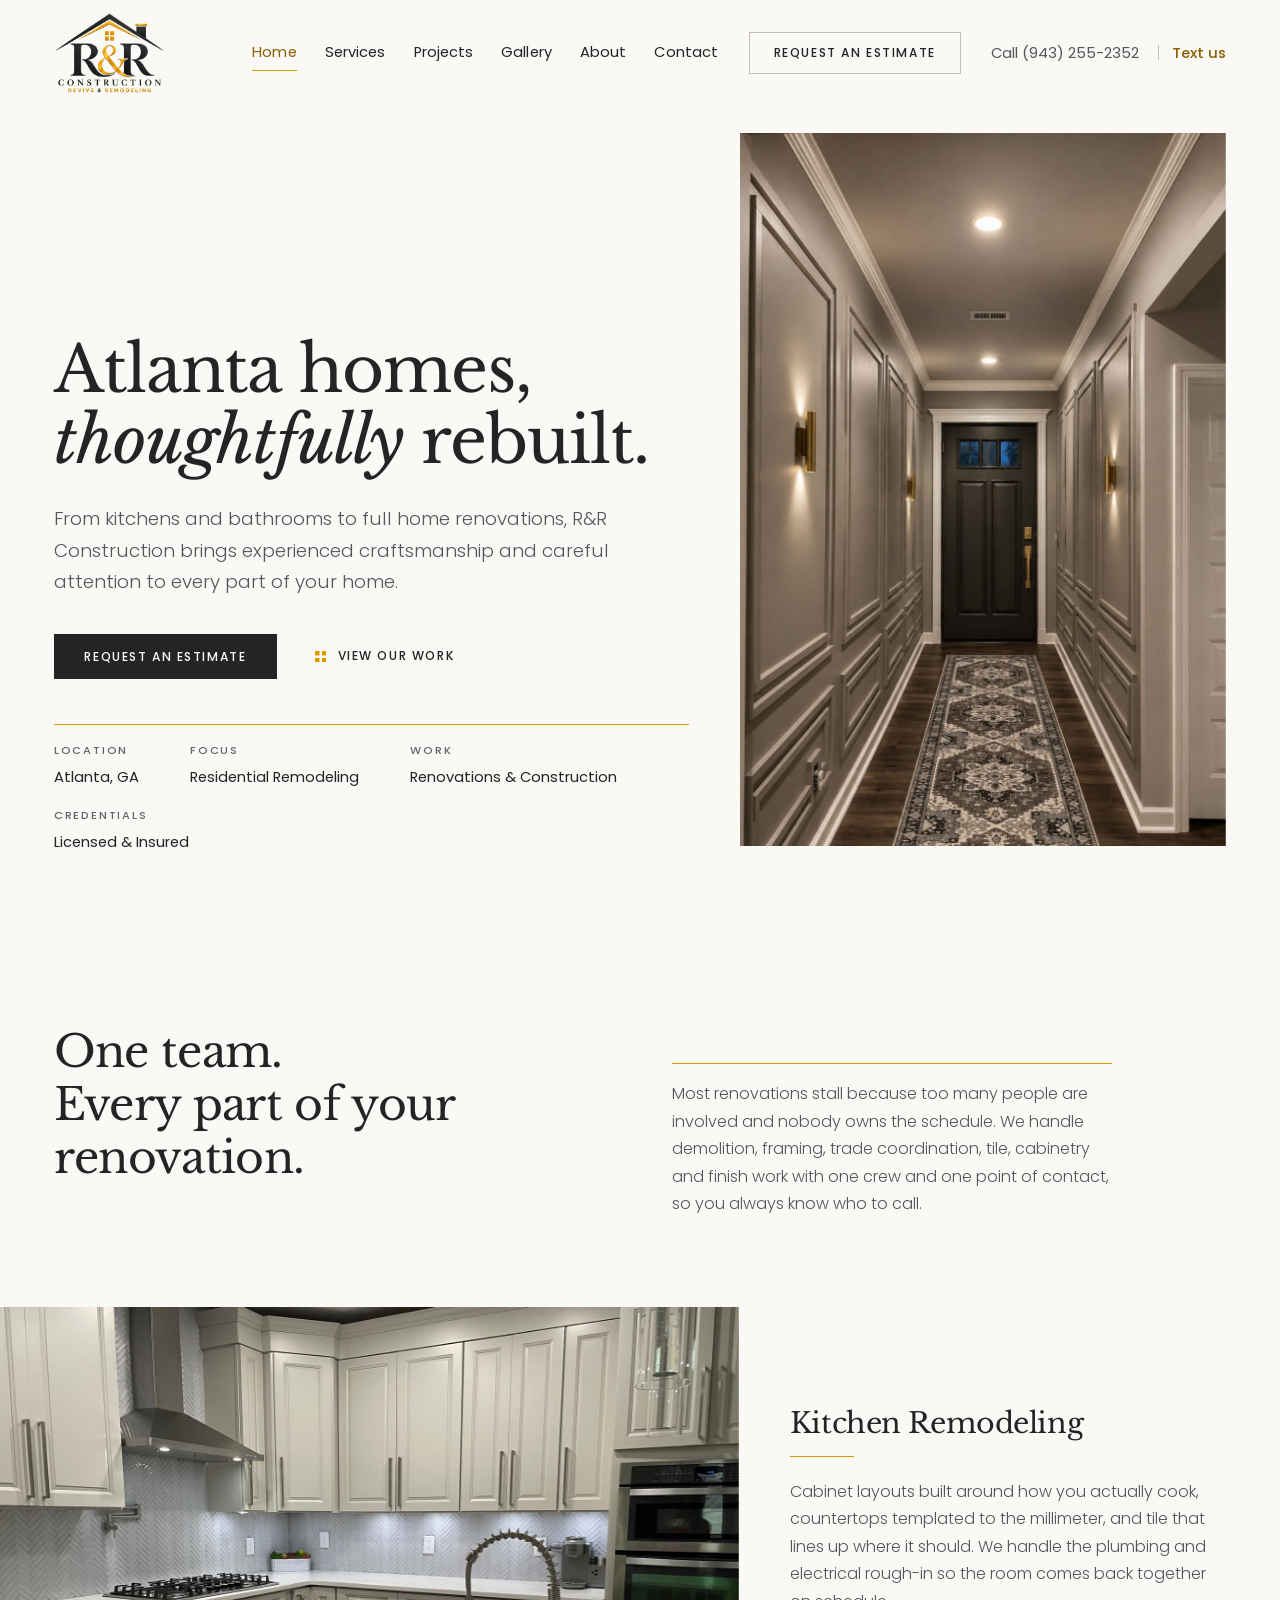
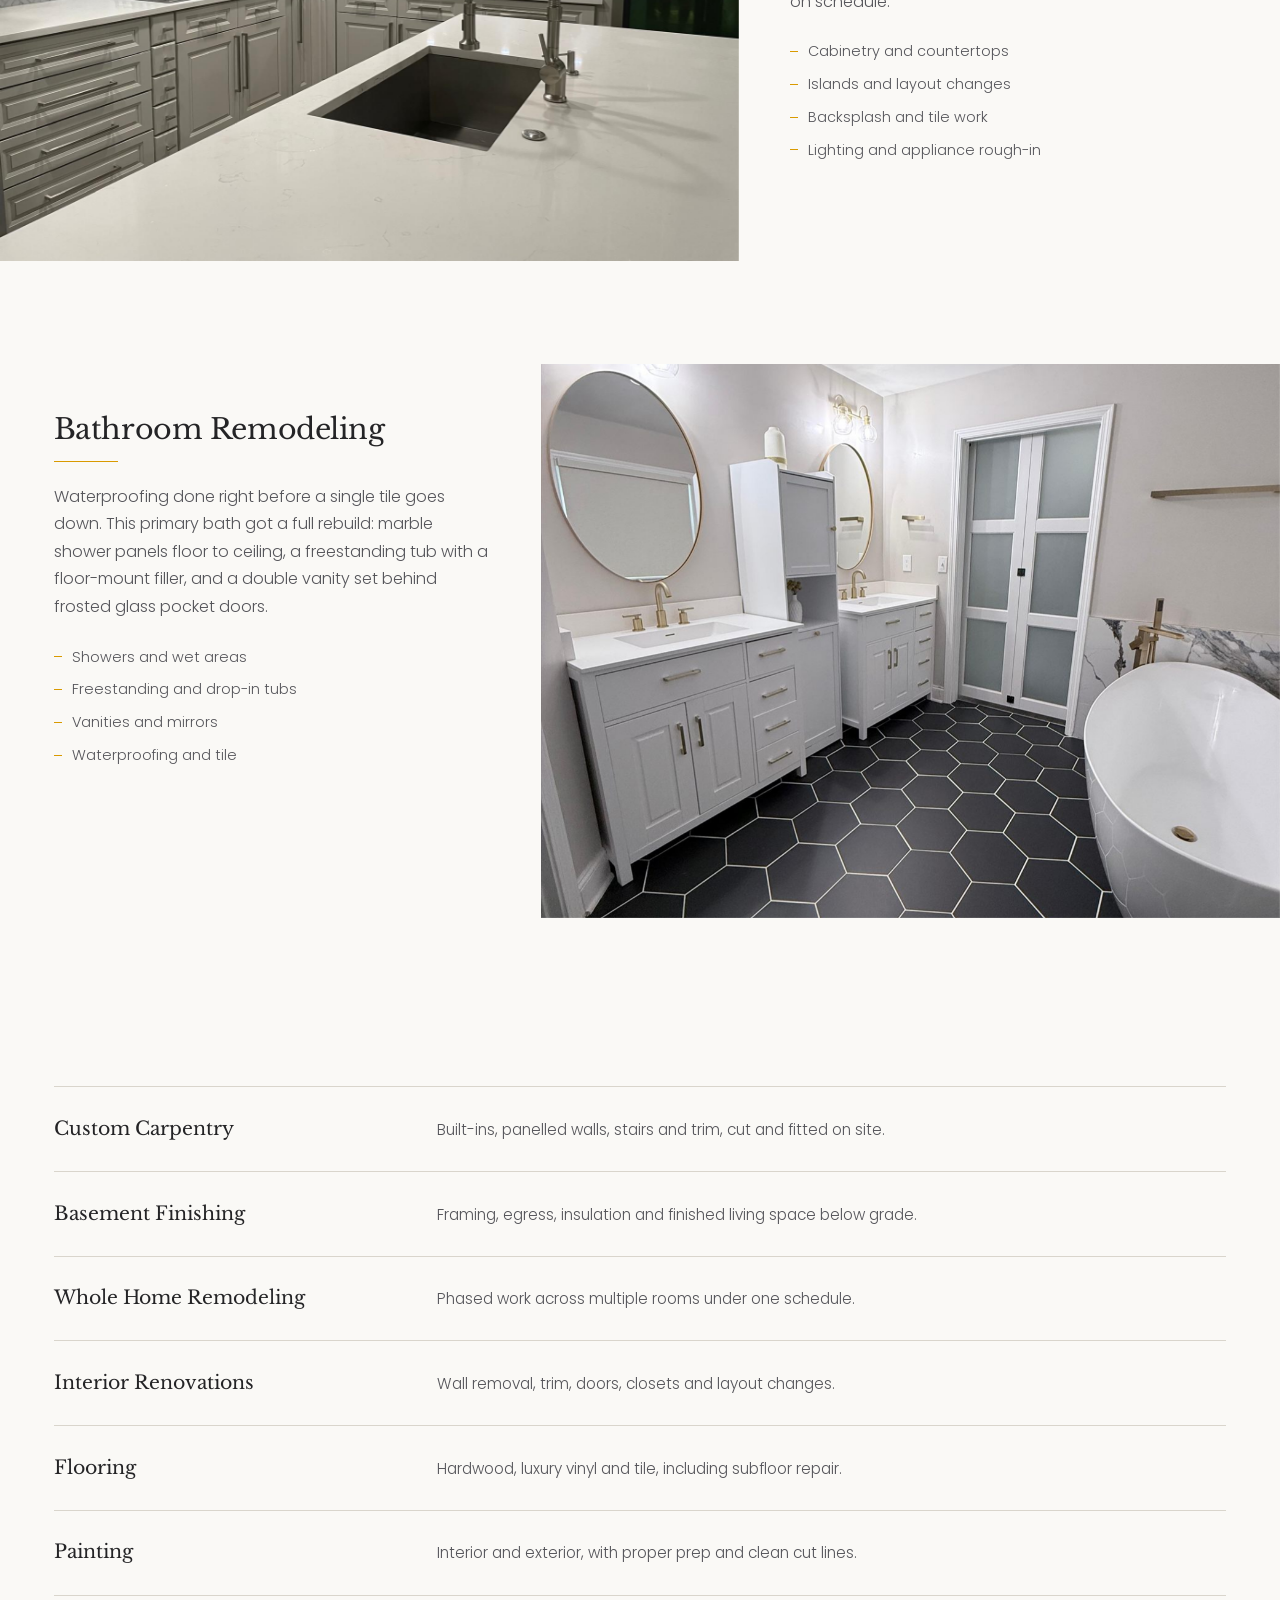
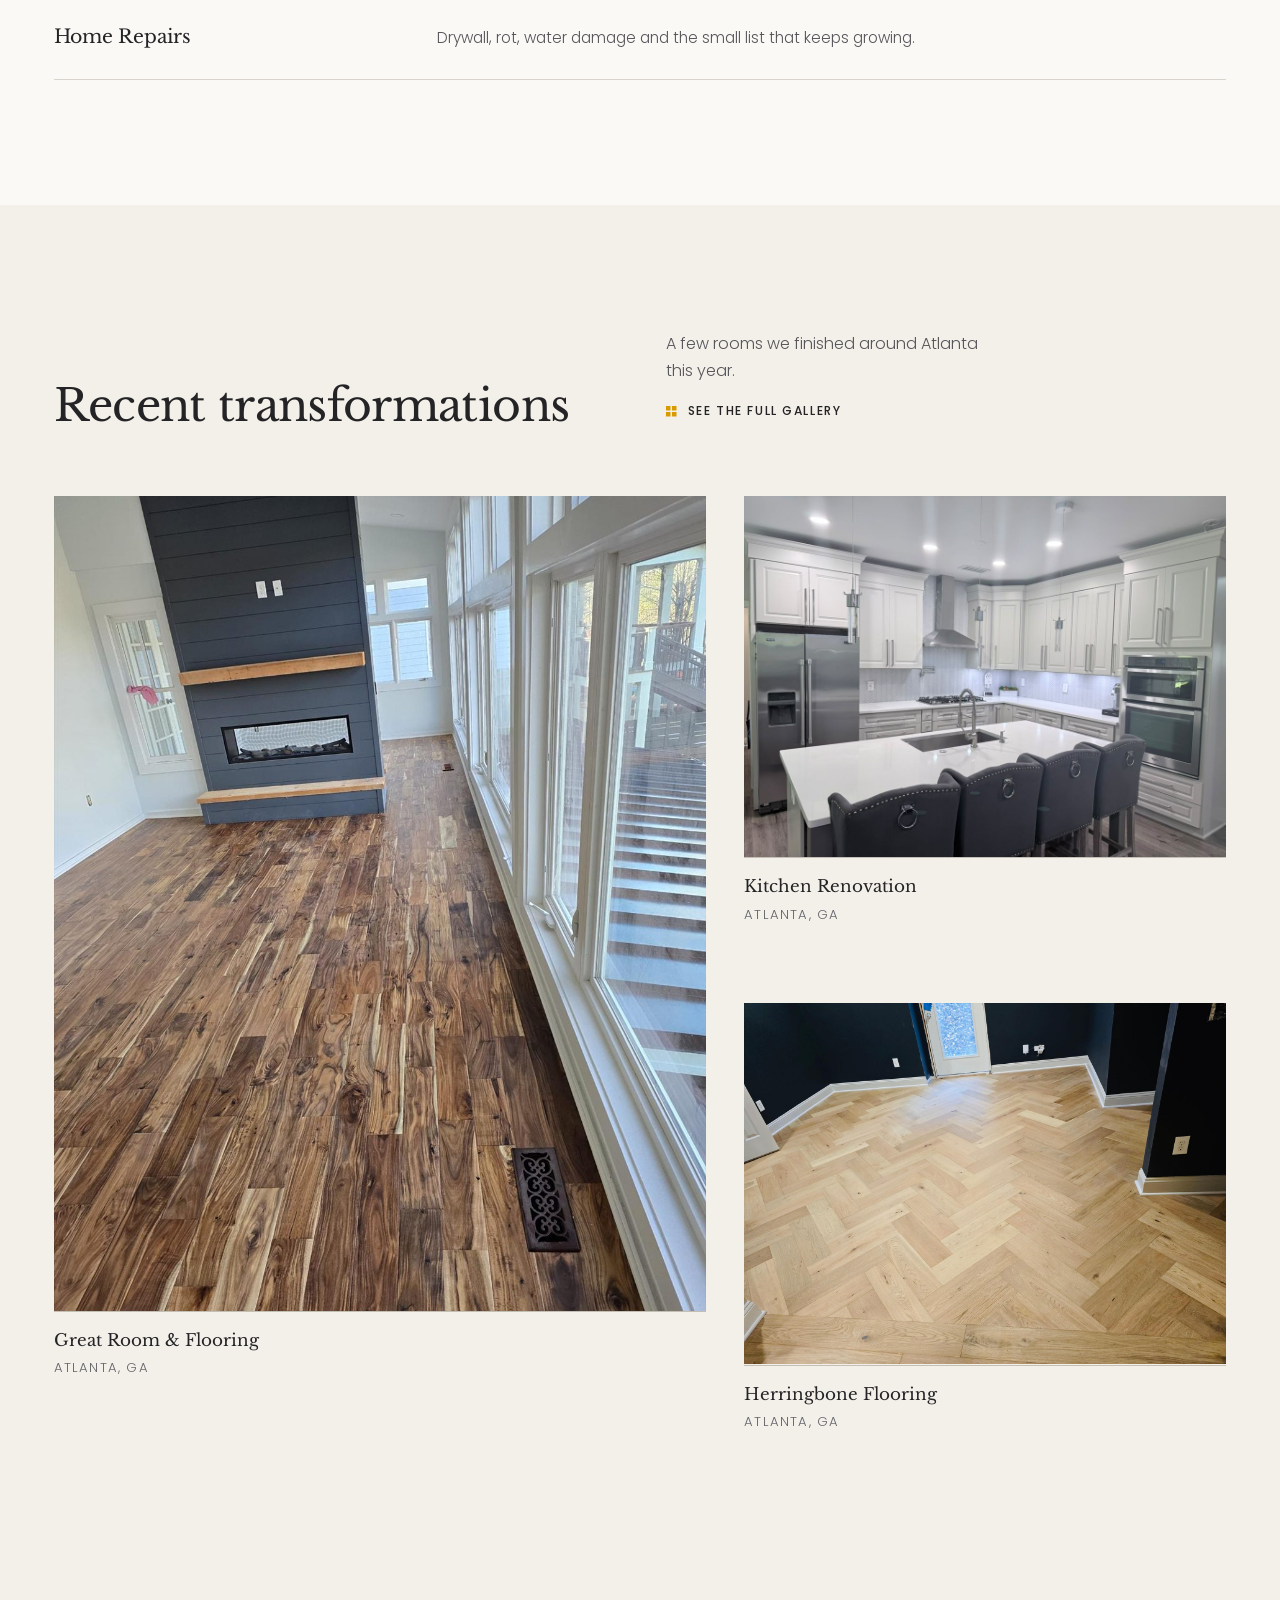
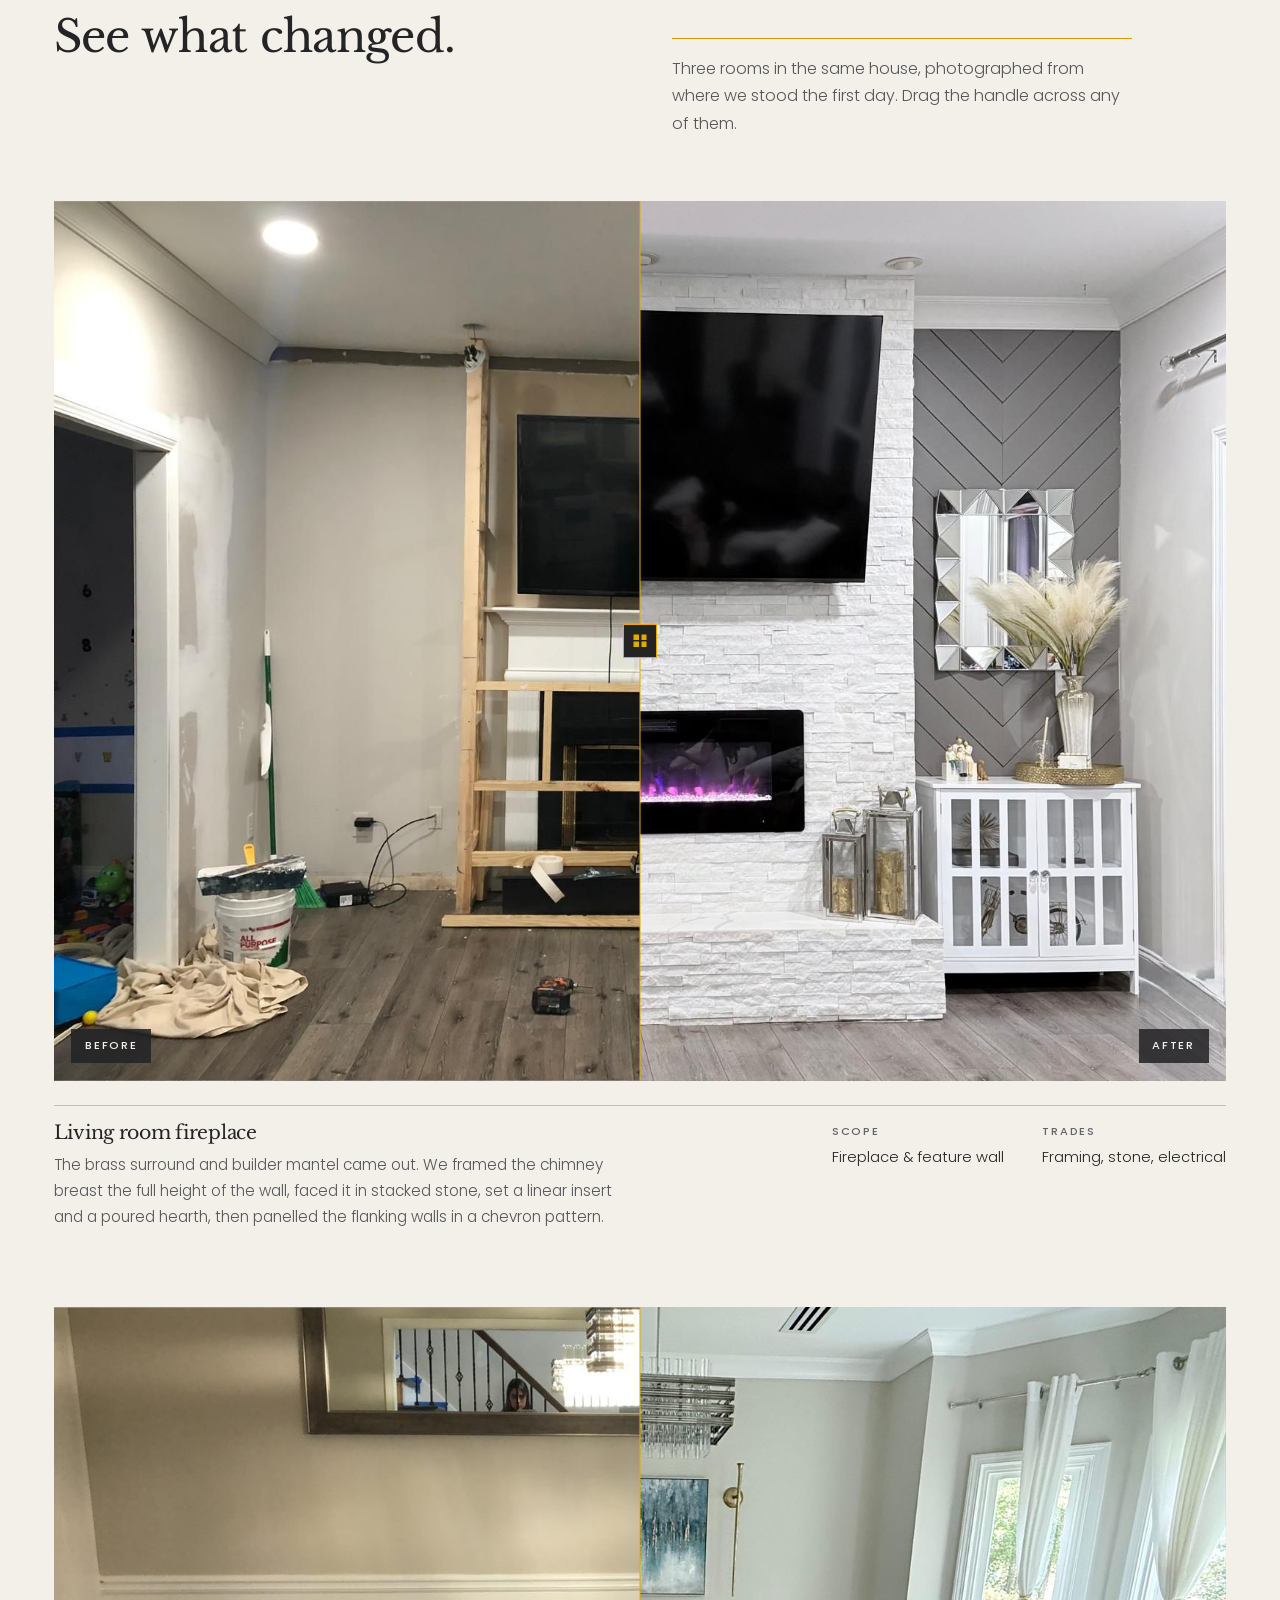
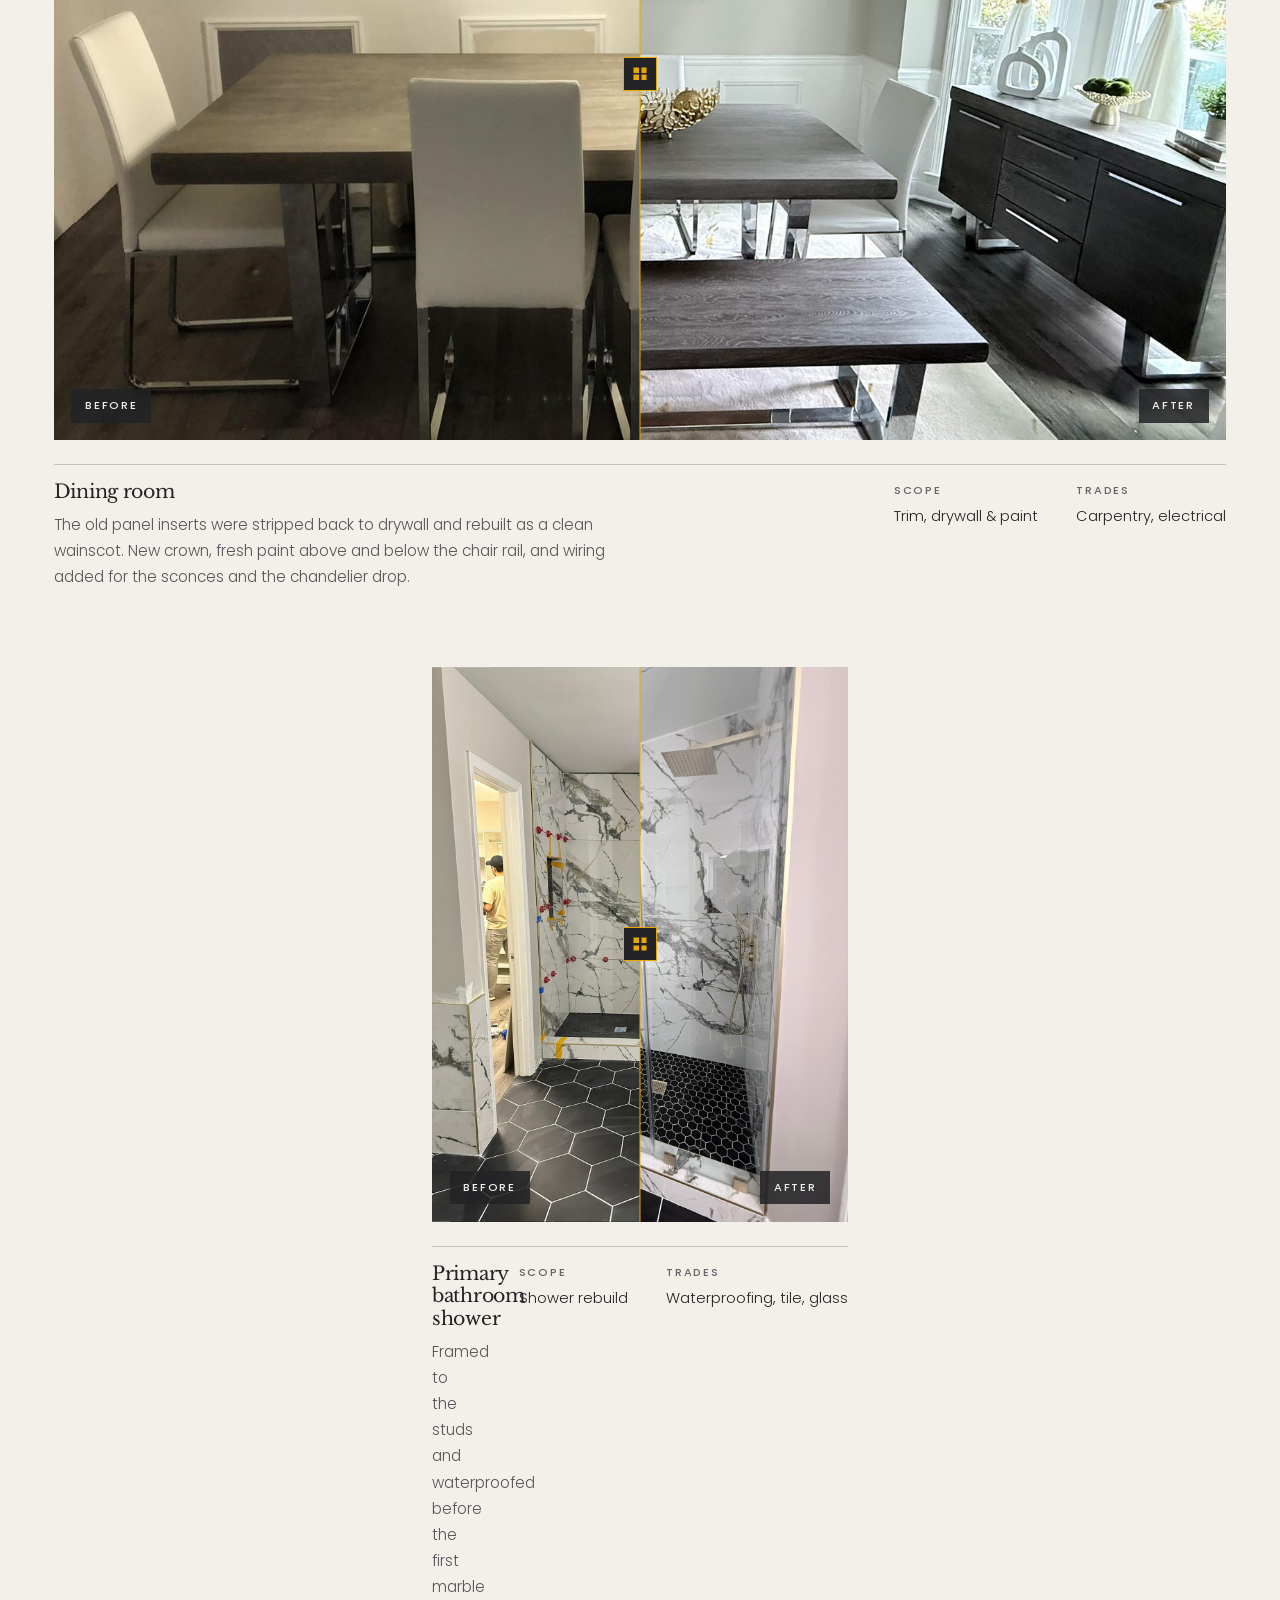
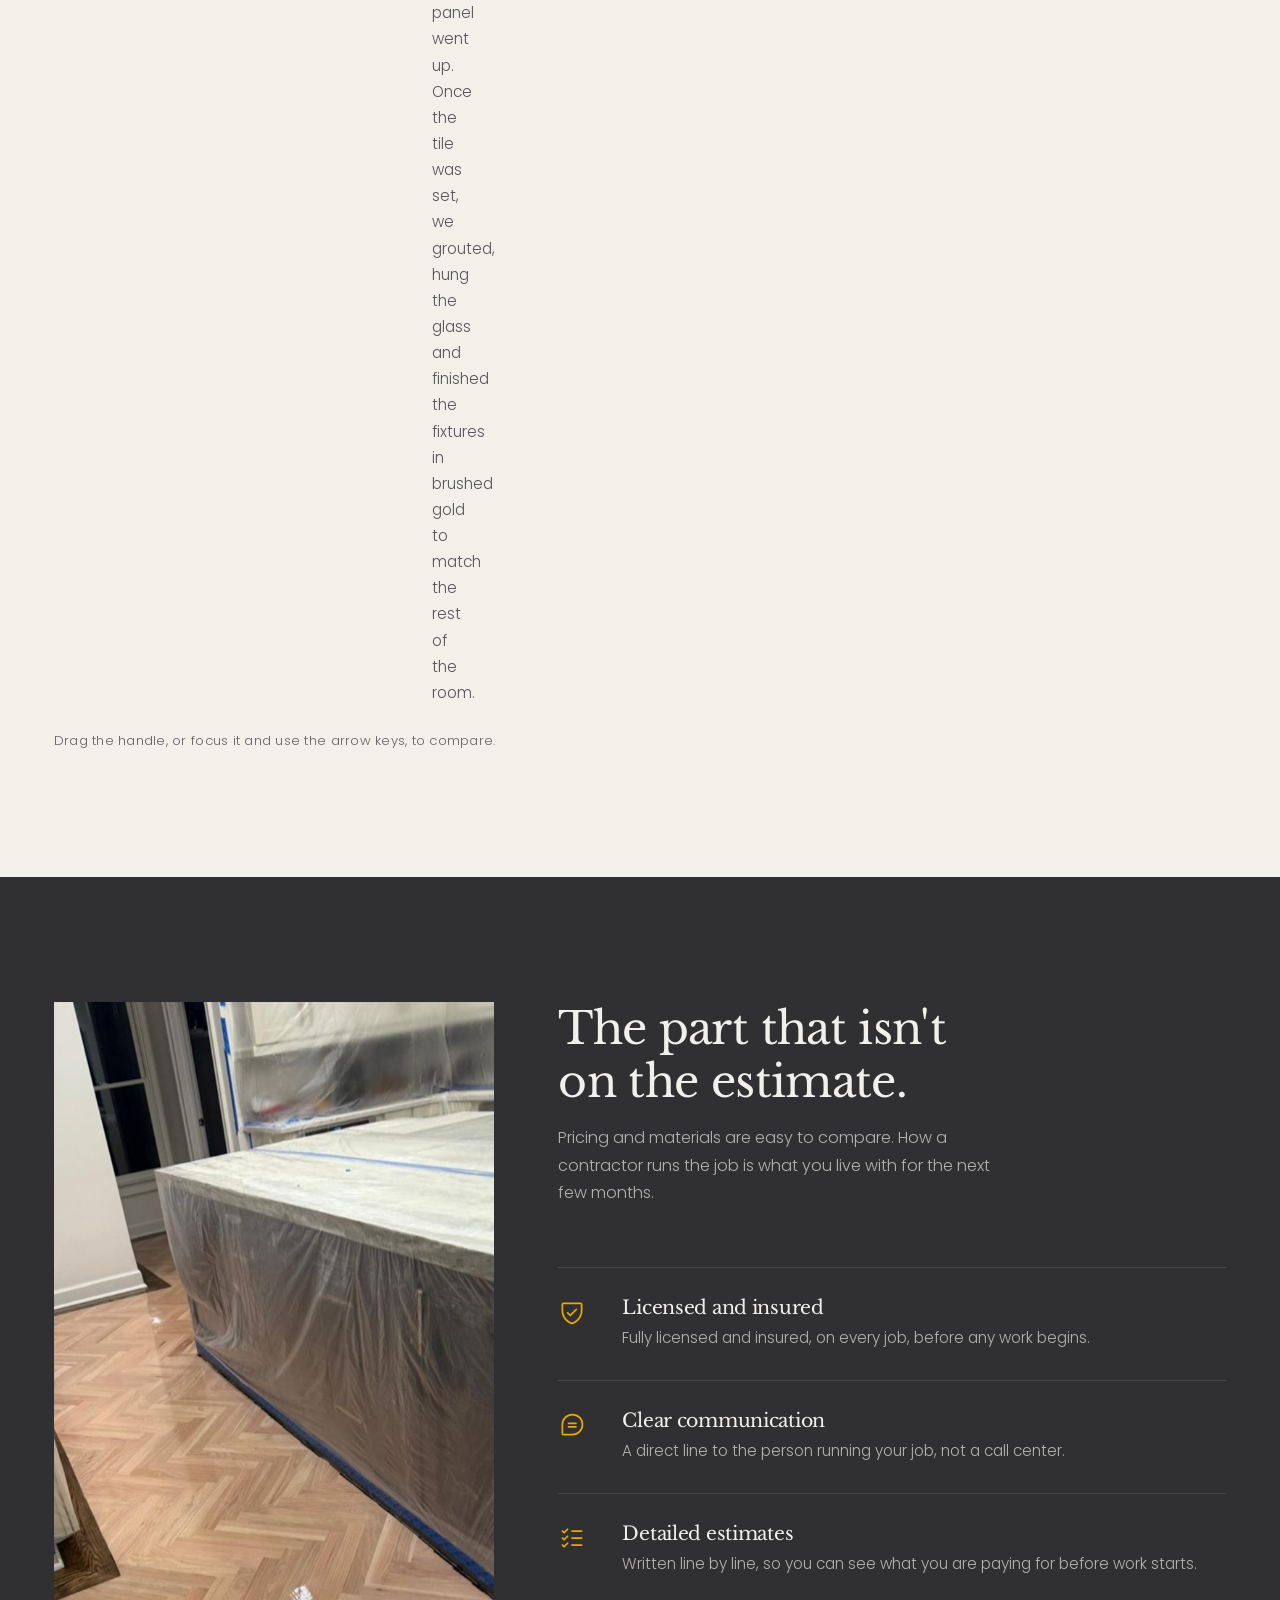
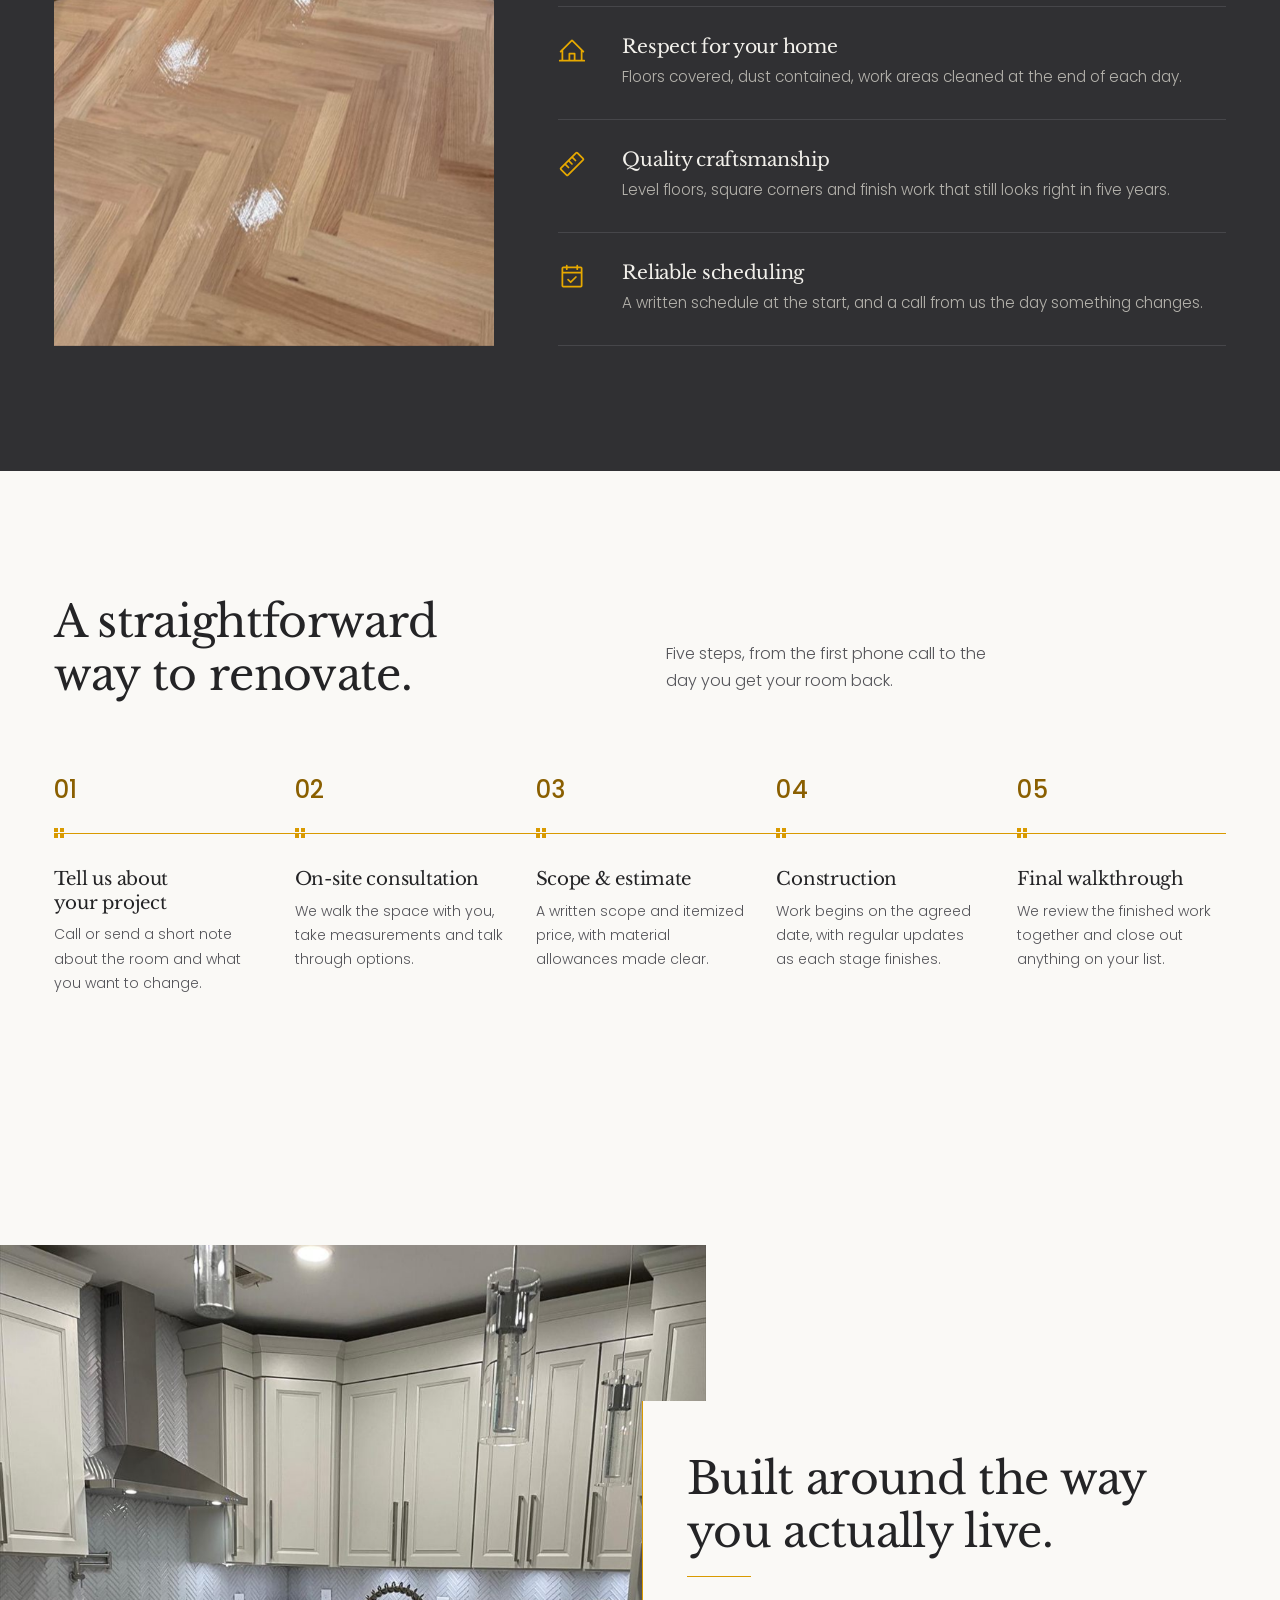
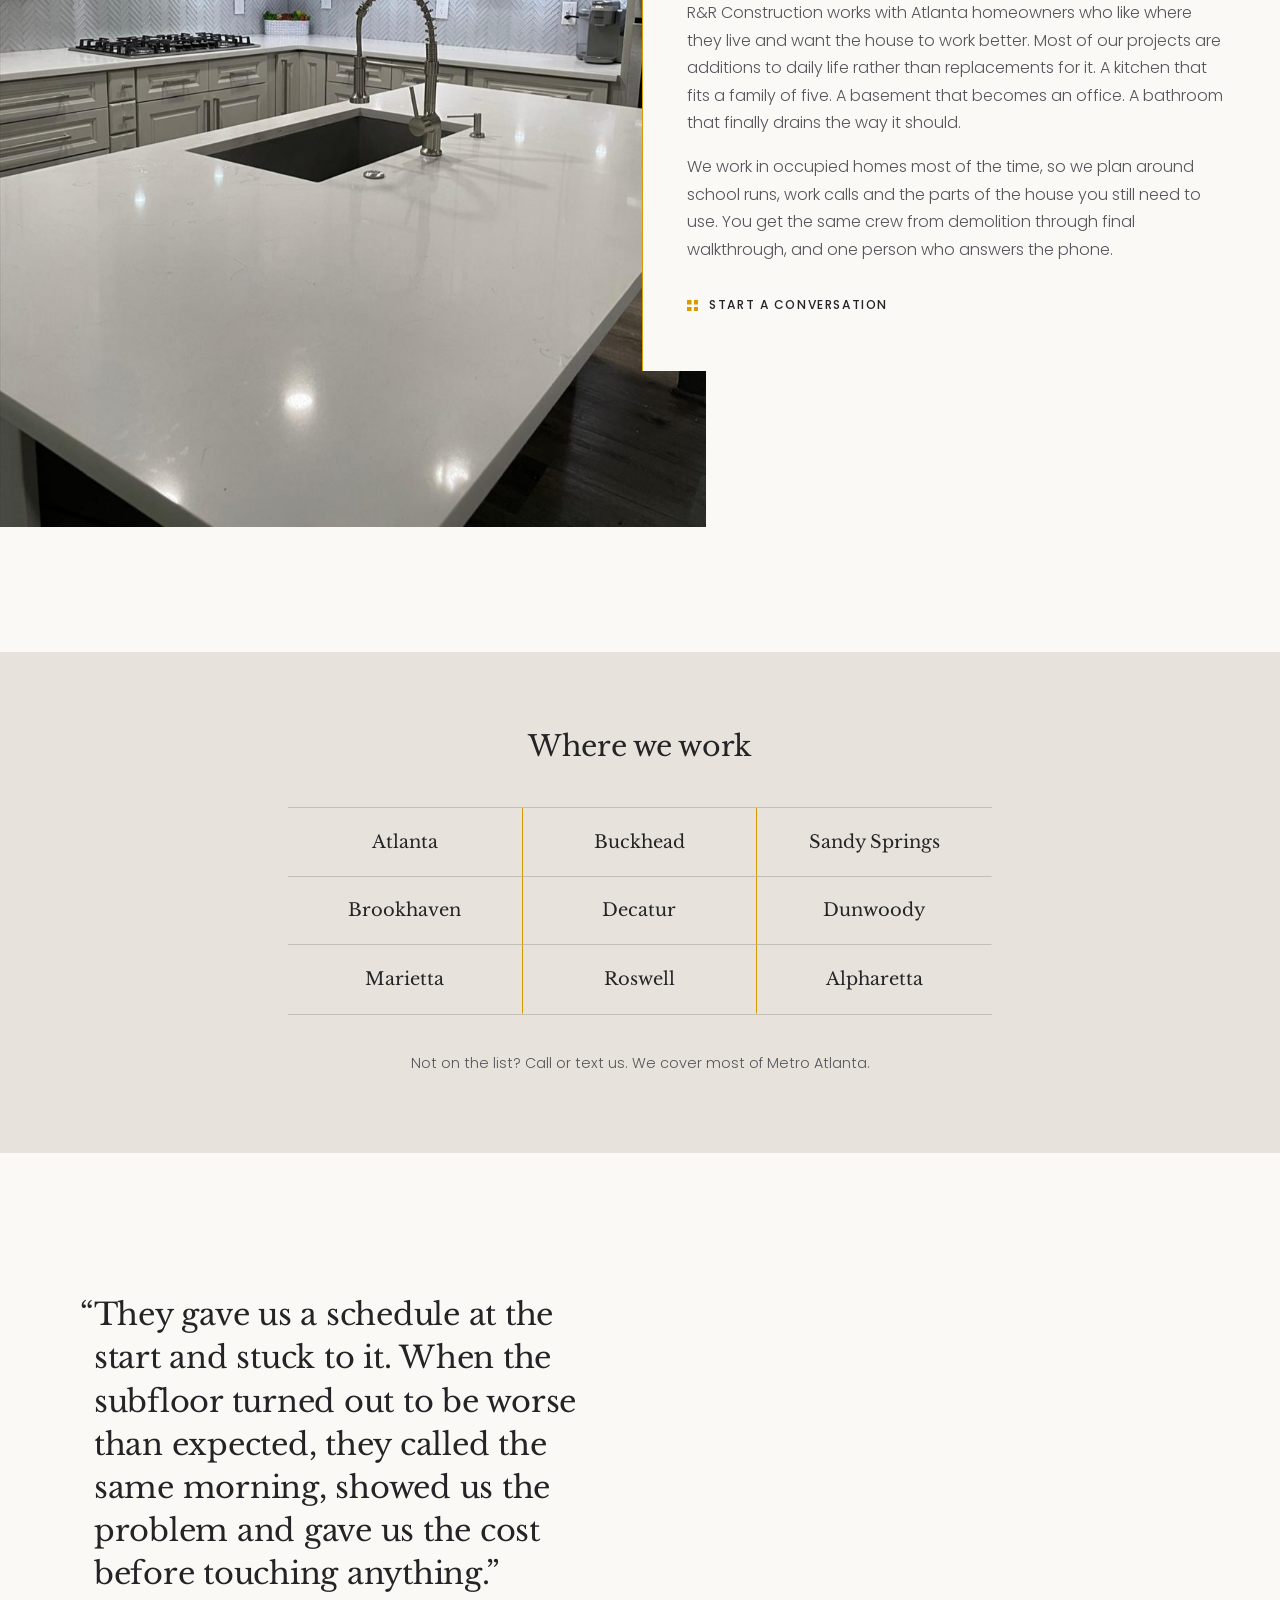
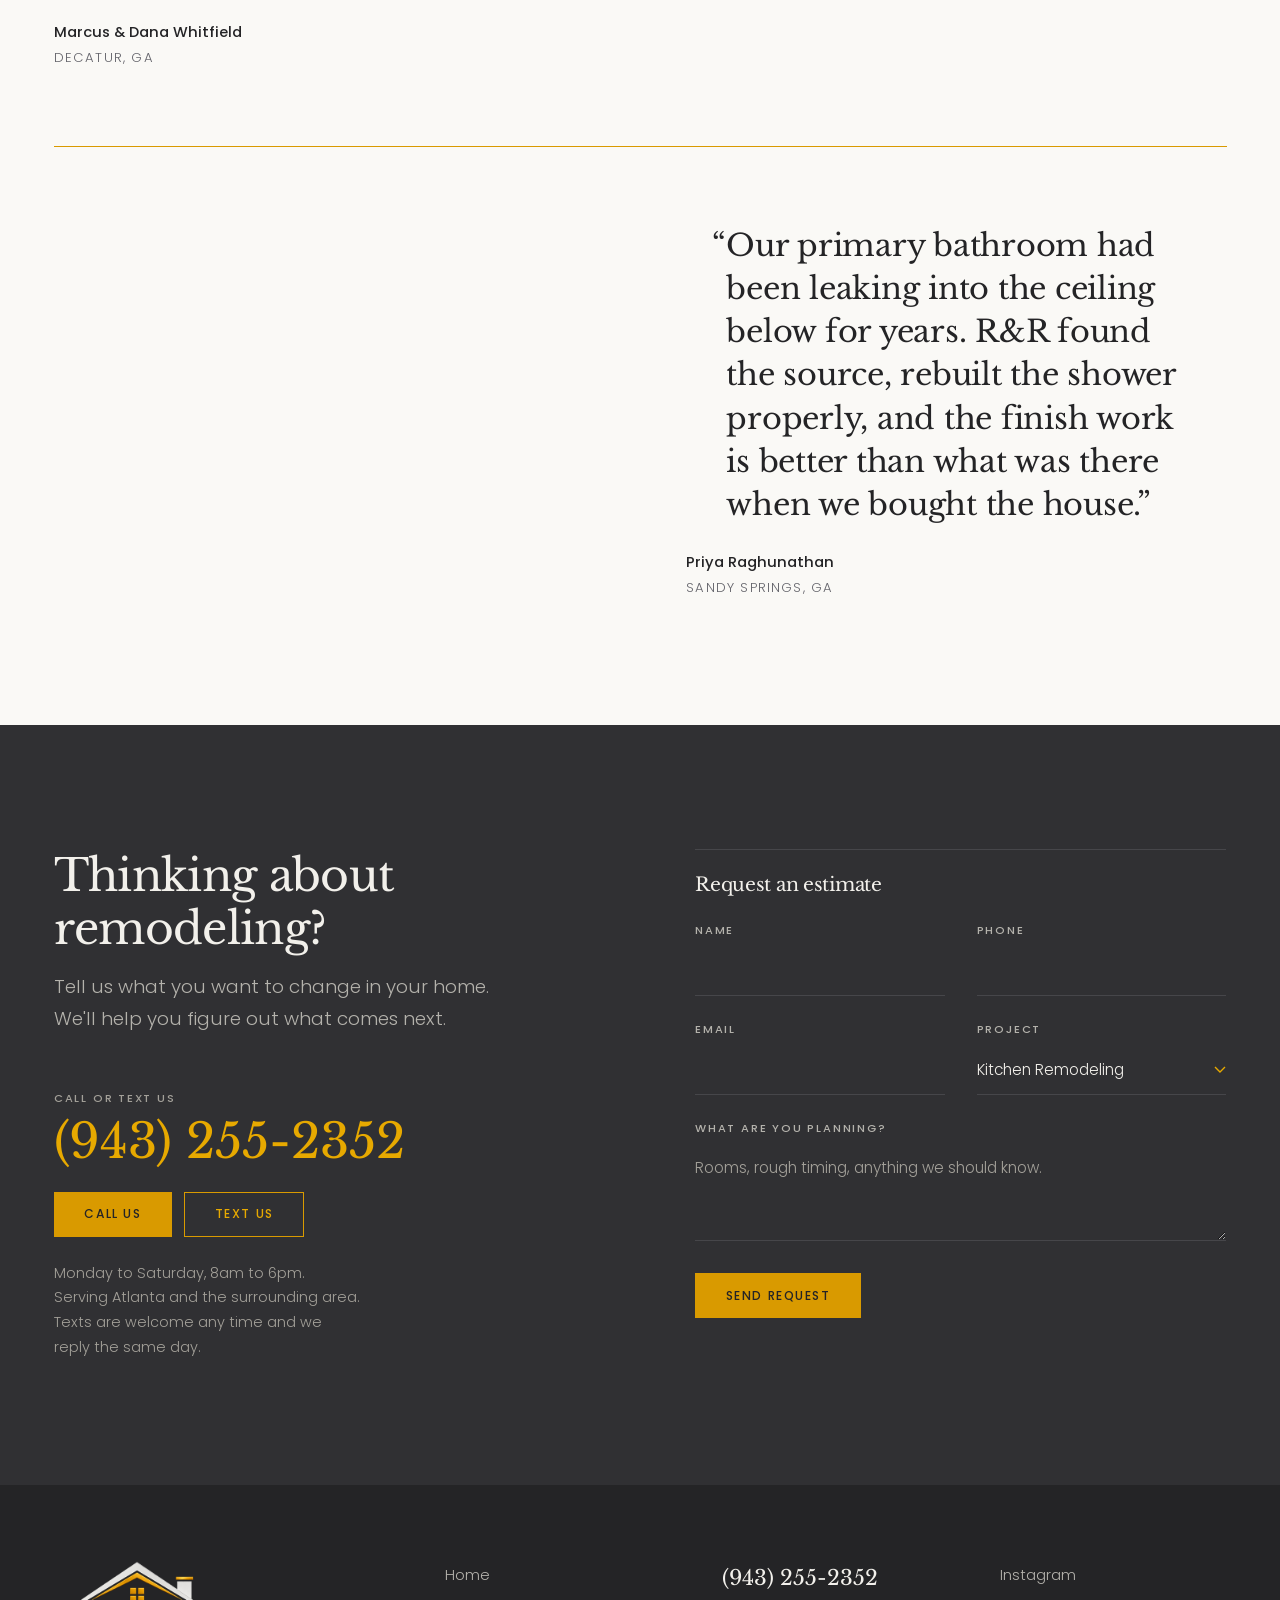
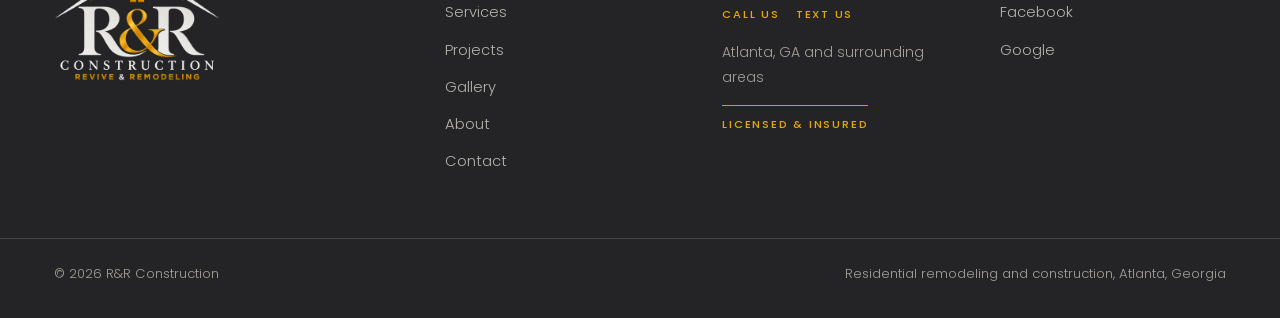
==== commit 8fa456dc: "Add real bathroom photography and swap it back into the feature slot Custom Carpentry & Trim had sto" ====
--- a/index.html
+++ b/index.html
@@ -199,24 +199,24 @@
 
     <article class="feature feature--right">
         <div class="feature__body">
-          <h3 class="feature__title" data-reveal>Custom Carpentry &amp; Trim</h3>
+          <h3 class="feature__title" data-reveal>Bathroom Remodeling</h3>
           <span class="rule rule--short" data-rule></span>
           <p data-reveal data-reveal-delay="1">
-            Built-ins, panelled walls, stair details and open shelving cut and fitted on site.
-            This staircase wall started as plain drywall and carpeted treads. Every miter is cut
-            to the wall it lands on, because no room in an older Atlanta house is truly square.
+            Waterproofing done right before a single tile goes down. This primary bath got a
+            full rebuild: marble shower panels floor to ceiling, a freestanding tub with a
+            floor-mount filler, and a double vanity set behind frosted glass pocket doors.
           </p>
           <ul class="feature__points" data-reveal data-reveal-delay="2">
-            <li>Built-ins and shelving</li>
-            <li>Panelled and shiplap walls</li>
-            <li>Stairs, rails and balusters</li>
-            <li>Crown, casing and baseboard</li>
+            <li>Showers and wet areas</li>
+            <li>Freestanding and drop-in tubs</li>
+            <li>Vanities and mirrors</li>
+            <li>Waterproofing and tile</li>
           </ul>
         </div>
         <figure class="feature__figure" data-reveal-image>
-          <img src="assets/img/photos/service-carpentry.jpg"
-               alt="Staircase wall finished in grey chevron panelling with built in display niches and black iron balusters"
-               width="1600" height="1200" loading="lazy" decoding="async">
+          <img src="assets/img/photos/service-bathroom.jpg"
+               alt="Primary bathroom with a double vanity, freestanding tub with a floor mount filler and frosted glass pocket doors"
+               width="1200" height="1600" loading="lazy" decoding="async">
         </figure>
     </article>
 
@@ -226,8 +226,8 @@
         <h3 class="service-list__title" data-reveal>The rest of the house.</h3>
         <ul class="service-list__items">
           <li class="service-row" data-reveal>
-            <span class="service-row__name">Bathroom Remodeling</span>
-            <span class="service-row__note">Showers, vanities, waterproofing and tile, done in the right order.</span>
+            <span class="service-row__name">Custom Carpentry</span>
+            <span class="service-row__note">Built-ins, panelled walls, stairs and trim, cut and fitted on site.</span>
           </li>
           <li class="service-row" data-reveal>
             <span class="service-row__name">Basement Finishing</span>
@@ -328,8 +328,8 @@
         <div class="compare__intro">
           <span class="rule" data-rule></span>
           <p data-reveal data-reveal-delay="1">
-            Two rooms in the same house, photographed from where we stood the first day.
-            Drag the handle across either one.
+            Three rooms in the same house, photographed from where we stood the first day.
+            Drag the handle across any of them.
           </p>
         </div>
       </div>
@@ -410,6 +410,50 @@
           <dl class="compare__facts">
             <div><dt>Scope</dt><dd>Trim, drywall &amp; paint</dd></div>
             <div><dt>Trades</dt><dd>Carpentry, electrical</dd></div>
+          </dl>
+        </figcaption>
+      </figure>
+
+      <!-- Pair 3: the source photographs are portrait (0.75, matching a
+           3:4 box exactly), so this one keeps its own narrower width and
+           ratio rather than forcing a portrait shower into a full-width
+           landscape frame. It reads as an inset next to the two wide
+           pairs above it. -->
+      <figure class="compare compare--portrait" data-compare>
+        <div class="compare__frame" data-compare-frame style="--pos:50%; --ratio:3/4">
+          <img class="compare__img" src="assets/img/photos/ba-bathroom-after.jpg"
+               alt="Primary bathroom shower after renovation, floor to ceiling marble panels, glass door, gold fixtures and a black hex tile floor"
+               width="1200" height="1600" loading="lazy" decoding="async">
+          <img class="compare__img compare__img--before" src="assets/img/photos/ba-bathroom-before.jpg"
+               alt="The same shower during construction, marble panels set but ungrouted, protective film and spacer clips still on, glass door not yet installed"
+               width="1200" height="1600" loading="lazy" decoding="async">
+
+          <span class="compare__tag compare__tag--before">Before</span>
+          <span class="compare__tag compare__tag--after">After</span>
+
+          <div class="compare__handle"
+               role="slider"
+               tabindex="0"
+               aria-label="Reveal the bathroom shower before and after"
+               aria-valuemin="0" aria-valuemax="100" aria-valuenow="50"
+               aria-valuetext="50 percent before, 50 percent after"
+               aria-orientation="horizontal"
+               data-compare-handle>
+            <span class="compare__knob" aria-hidden="true"></span>
+          </div>
+        </div>
+        <figcaption class="compare__caption">
+          <div class="compare__caption-text">
+            <h3>Primary bathroom shower</h3>
+            <p>
+              Framed to the studs and waterproofed before the first marble panel went up.
+              Once the tile was set, we grouted, hung the glass and finished the fixtures in
+              brushed gold to match the rest of the room.
+            </p>
+          </div>
+          <dl class="compare__facts">
+            <div><dt>Scope</dt><dd>Shower rebuild</dd></div>
+            <div><dt>Trades</dt><dd>Waterproofing, tile, glass</dd></div>
           </dl>
         </figcaption>
       </figure>
--- a/assets/css/tokens.css
+++ b/assets/css/tokens.css
@@ -118,9 +118,8 @@
   --focus-off:  3px;
 }
 
-@media (max-width: 960px) {
-  :root { --header-h: 84px; }
+/* The bar keeps its full height on touch sizes: there is no room to
+   condense a stacked lockup and still have it read. */
+@media (max-width: 400px) {
+  :root { --header-h: 98px; }
 }
-@media (max-width: 400px) {
-  :root { --header-h: 80px; }
-}
--- a/assets/css/components.css
+++ b/assets/css/components.css
@@ -149,15 +149,18 @@
   height: auto;
 }
 
+/* On touch sizes the lockup does not shrink on scroll either. There is
+   only one thing in the bar besides the menu button, so it gets the
+   room. */
 @media (max-width: 960px) {
   .logo img,
-  .site-header.is-scrolled .logo img { height: 3.9rem; }
+  .site-header.is-scrolled .logo img { height: 5.4rem; }
   .site-header.is-scrolled .site-header__inner { height: var(--header-h); }
 }
 
 @media (max-width: 400px) {
   .logo img,
-  .site-header.is-scrolled .logo img { height: 3.6rem; }
+  .site-header.is-scrolled .logo img { height: 4.9rem; }
 }
 
 
@@ -255,13 +258,13 @@
 
 
 /* ------------------------------------------------------------
-   Text link with a gold measure line that extends on hover
+   Text link marked with the four-pane window from the logo
    ------------------------------------------------------------ */
 
 .link-arrow {
   display: inline-flex;
   align-items: center;
-  gap: 0.85rem;
+  gap: 0.7rem;
   font-size: 0.76rem;
   font-weight: 500;
   letter-spacing: 0.13em;
@@ -270,18 +273,31 @@
   transition: color var(--dur-mid) var(--ease-soft);
 }
 
+/* Four gold panes in the corners of an 11px box, leaving a 2px cross
+   of empty space between them. Drawn as four background gradients
+   rather than the cut-out cross used on the process timeline, because
+   this link sits on warm white, cream and charcoal, and a painted
+   cross would have to know its background. This one does not. */
 .link-arrow::before {
   content: "";
-  width: 26px;
-  height: 1px;
-  background: var(--c-gold);
-  transition: width var(--dur-mid) var(--ease-out);
+  flex: none;
+  width: 11px;
+  height: 11px;
+  background-image:
+    linear-gradient(var(--c-gold) 0 0),
+    linear-gradient(var(--c-gold) 0 0),
+    linear-gradient(var(--c-gold) 0 0),
+    linear-gradient(var(--c-gold) 0 0);
+  background-size: 4.5px 4.5px;
+  background-repeat: no-repeat;
+  background-position: 0 0, 100% 0, 0 100%, 100% 100%;
+  transition: scale var(--dur-mid) var(--ease-out);
 }
 
 .link-arrow:hover,
 .link-arrow:focus-visible { color: var(--c-gold-deep); }
 .link-arrow:hover::before,
-.link-arrow:focus-visible::before { width: 46px; }
+.link-arrow:focus-visible::before { scale: 1.18; }
 
 
 /* ------------------------------------------------------------
@@ -618,6 +634,19 @@
 
 .compare { position: relative; }
 
+/* One pair's source photographs are portrait. Rather than force them
+   into the wide frame the other pairs use, this modifier keeps its
+   own narrower width and a matching 3:4 ratio, so it reads as a tall
+   inset next to the full-width pairs instead of a stretched crop.
+   Two classes beats the single-class mobile override below on
+   specificity alone, so this wins at every width without repeating
+   the rule inside that media query. */
+.compare--portrait {
+  max-width: 26rem;
+  margin-inline: auto;
+}
+.compare--portrait .compare__frame { aspect-ratio: 3 / 4; }
+
 /* --ratio is set per pair on the element, so each comparison keeps the
    framing its own photographs were shot in. */
 .compare__frame {
@@ -684,7 +713,10 @@
   background: var(--c-gold-rich);
 }
 
-/* Square knob, with two gold ticks reading as a drag affordance */
+/* Square knob carrying the four-pane window from the logo. It replaced
+   two vertical ticks, which read as a pause button. Drag is still
+   signalled by the ew-resize cursor on the whole frame and by the hint
+   under the photograph. */
 .compare__knob {
   position: relative;
   width: 34px;
@@ -693,18 +725,23 @@
   border: 1px solid var(--c-gold-rich);
   transition: scale var(--dur-mid) var(--ease-out);
 }
-.compare__knob::before,
-.compare__knob::after {
+.compare__knob::before {
   content: "";
   position: absolute;
   top: 50%;
-  width: 1px;
-  height: 12px;
-  translate: 0 -50%;
-  background: var(--c-gold-rich);
-}
-.compare__knob::before { left: 13px; }
-.compare__knob::after  { left: 19px; }
+  left: 50%;
+  width: 13px;
+  height: 13px;
+  translate: -50% -50%;
+  background-image:
+    linear-gradient(var(--c-gold-rich) 0 0),
+    linear-gradient(var(--c-gold-rich) 0 0),
+    linear-gradient(var(--c-gold-rich) 0 0),
+    linear-gradient(var(--c-gold-rich) 0 0);
+  background-size: 5.5px 5.5px;
+  background-repeat: no-repeat;
+  background-position: 0 0, 100% 0, 0 100%, 100% 100%;
+}
 
 .compare__handle:hover .compare__knob,
 .compare__handle:focus-visible .compare__knob { scale: 1.12; }
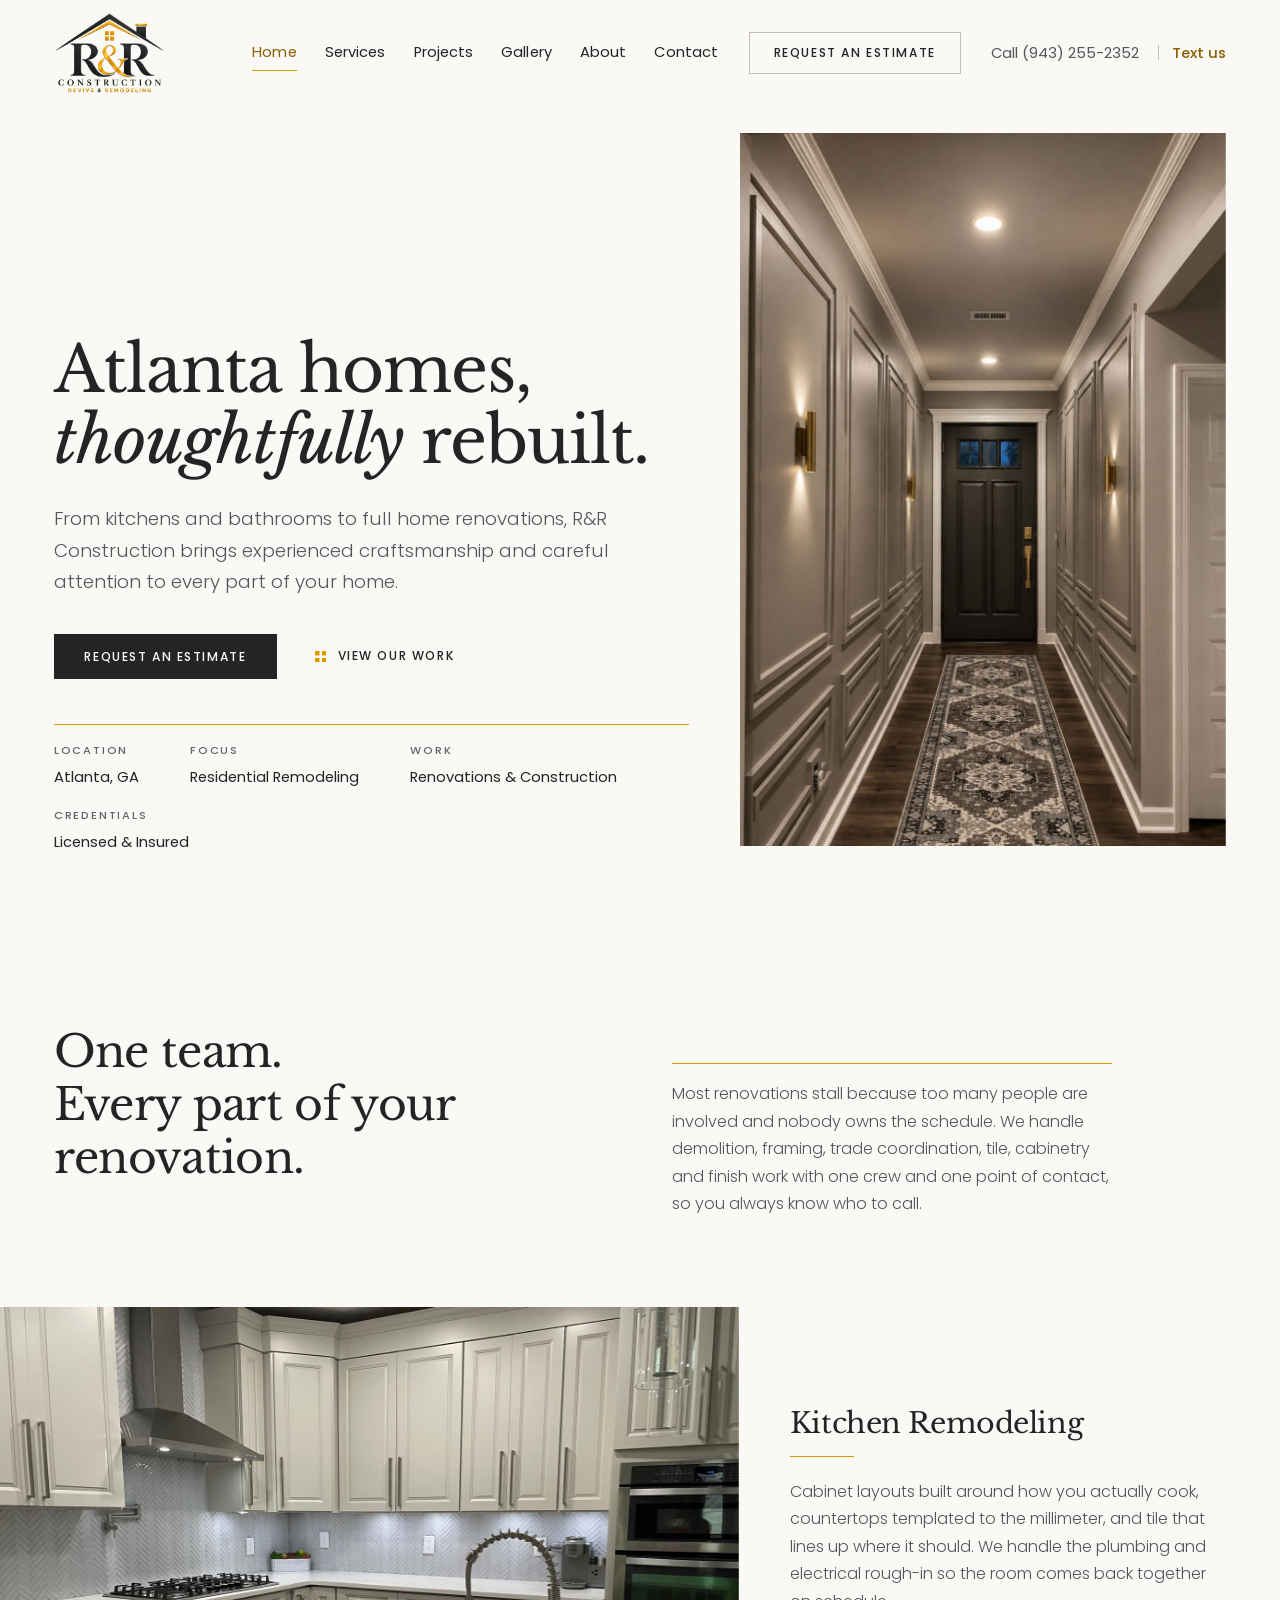
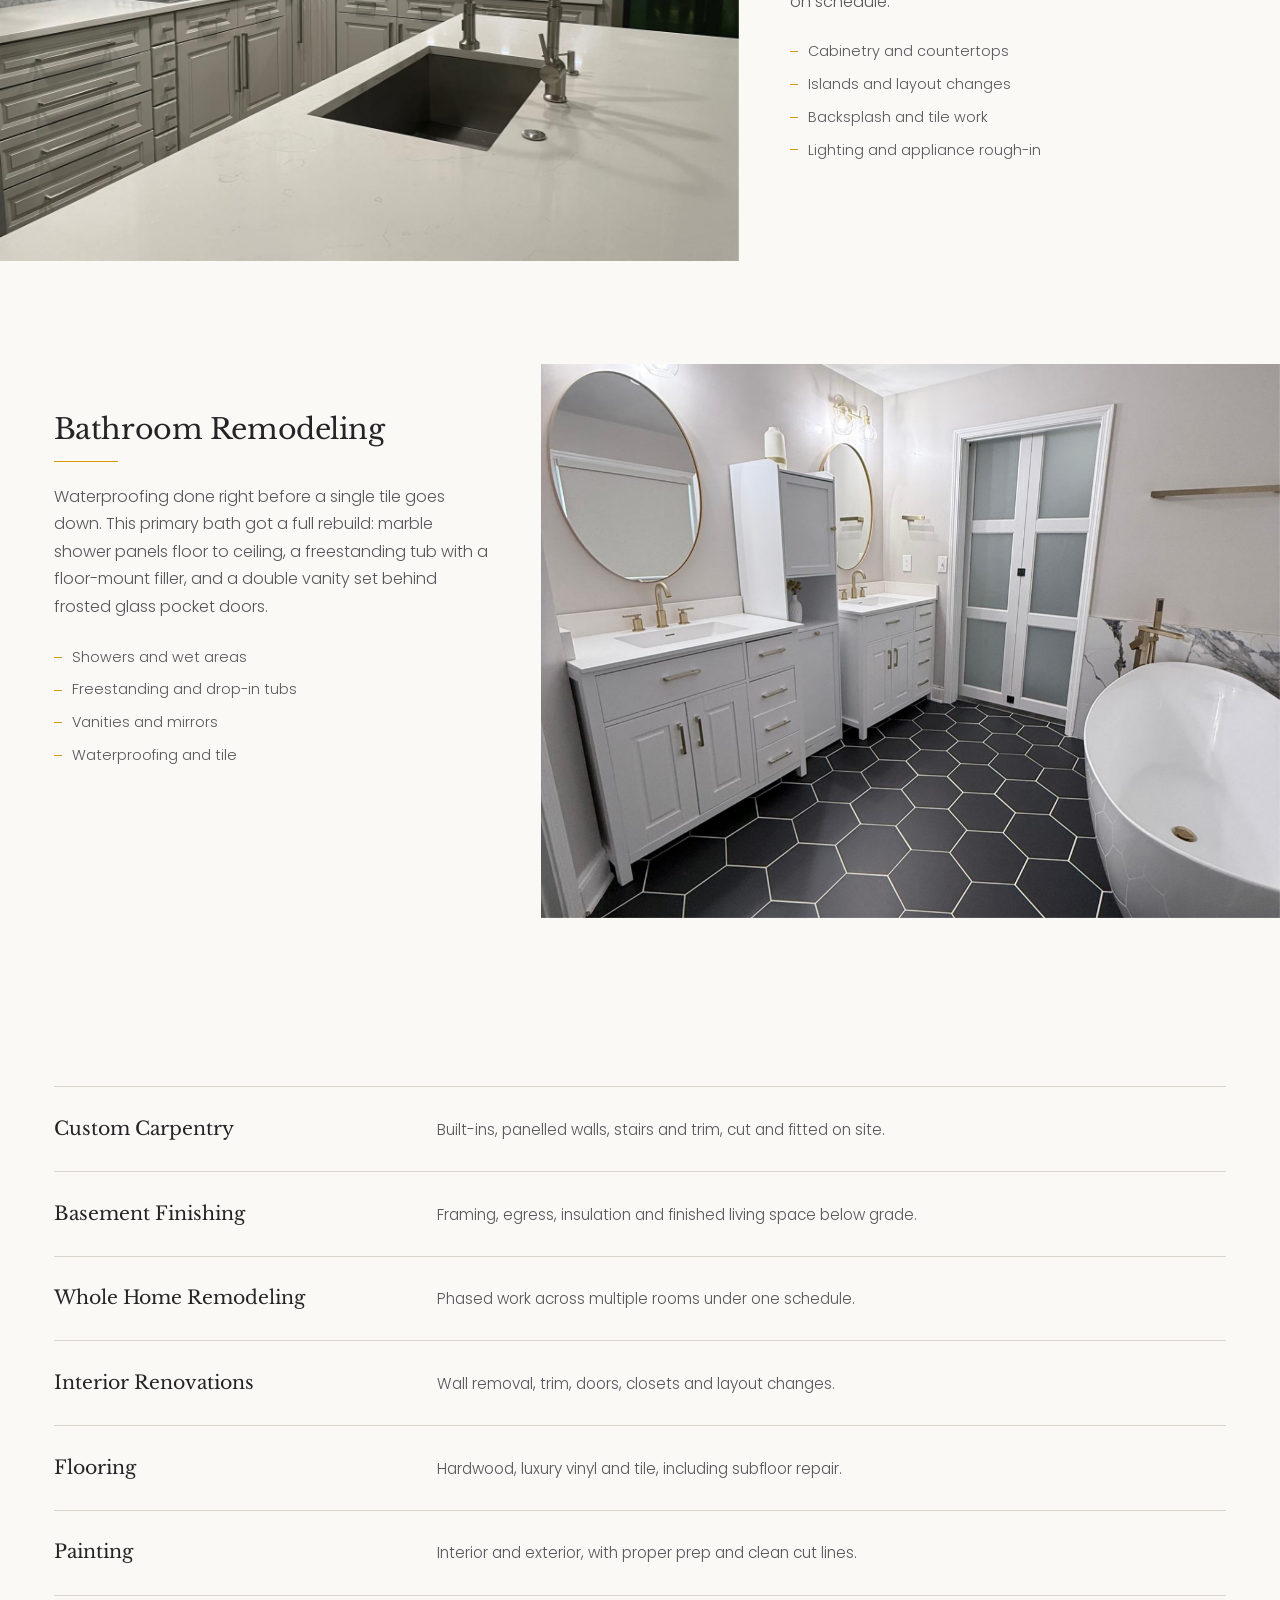
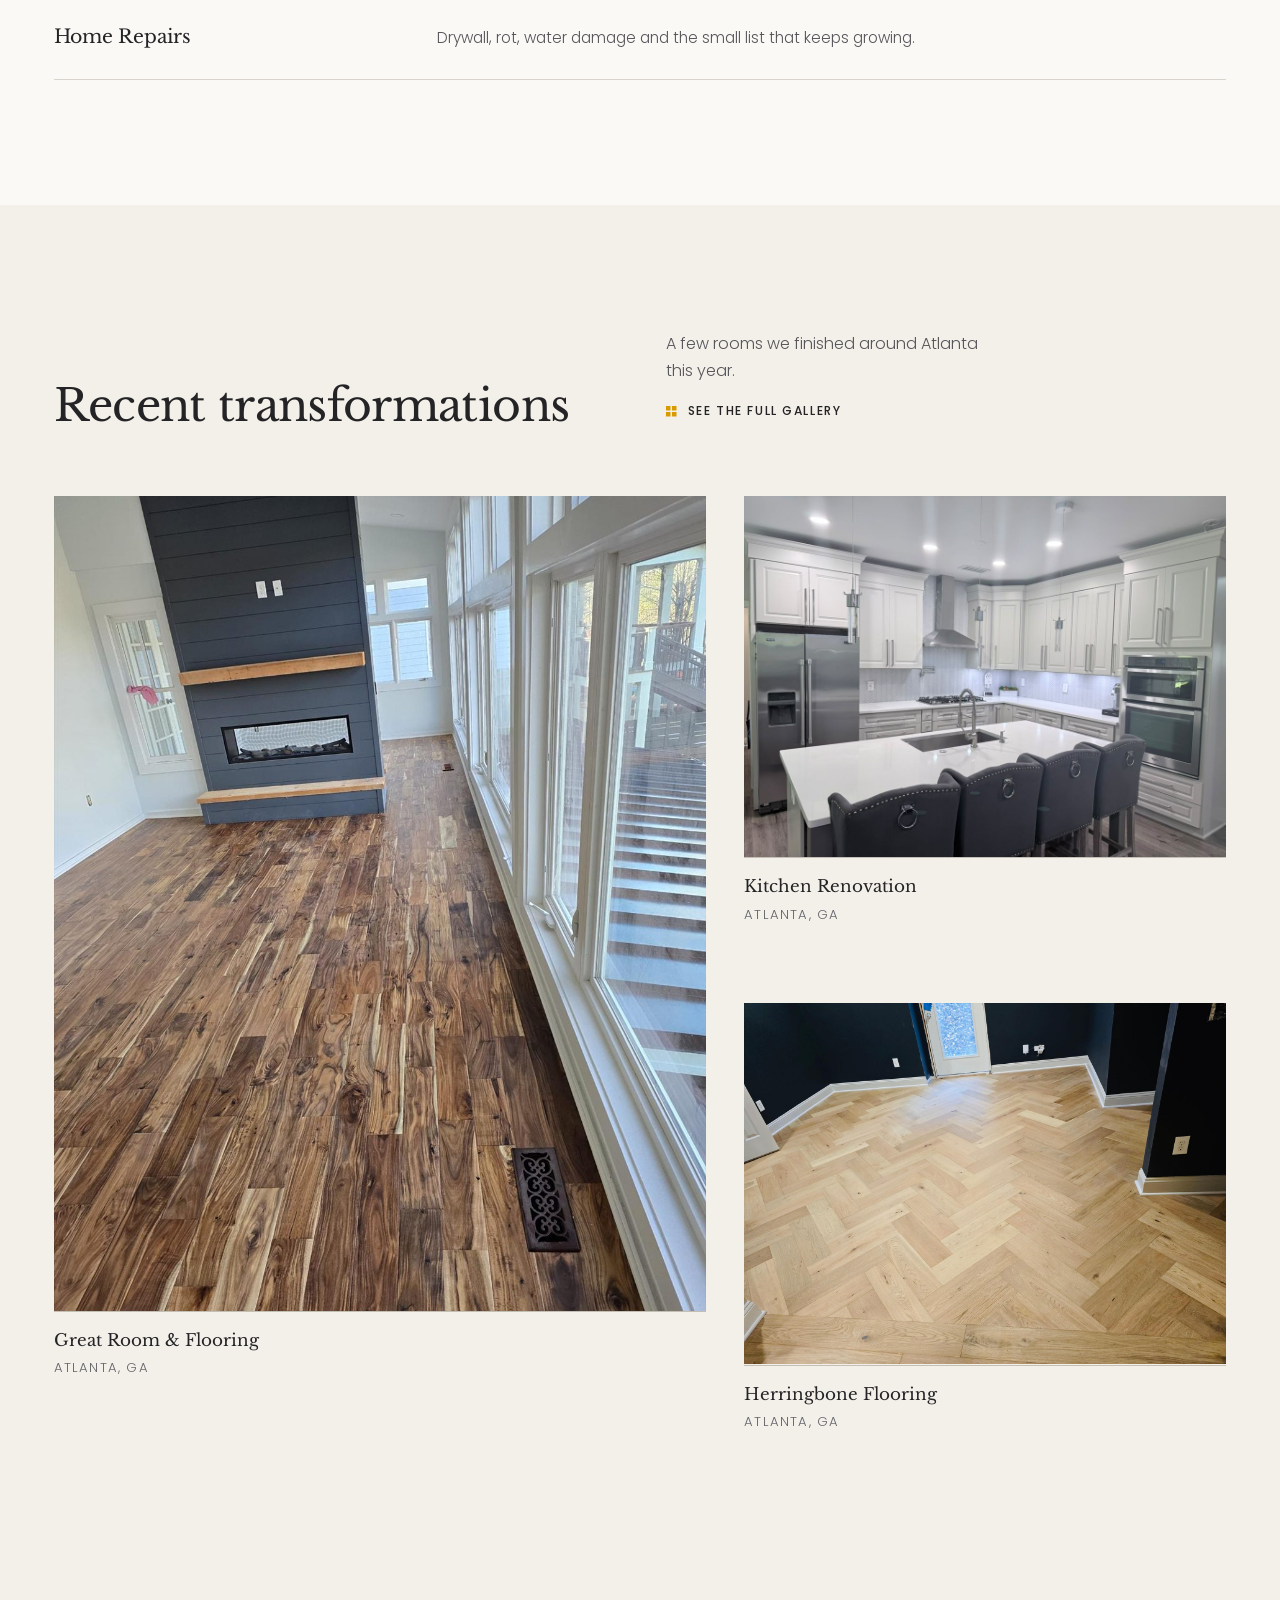
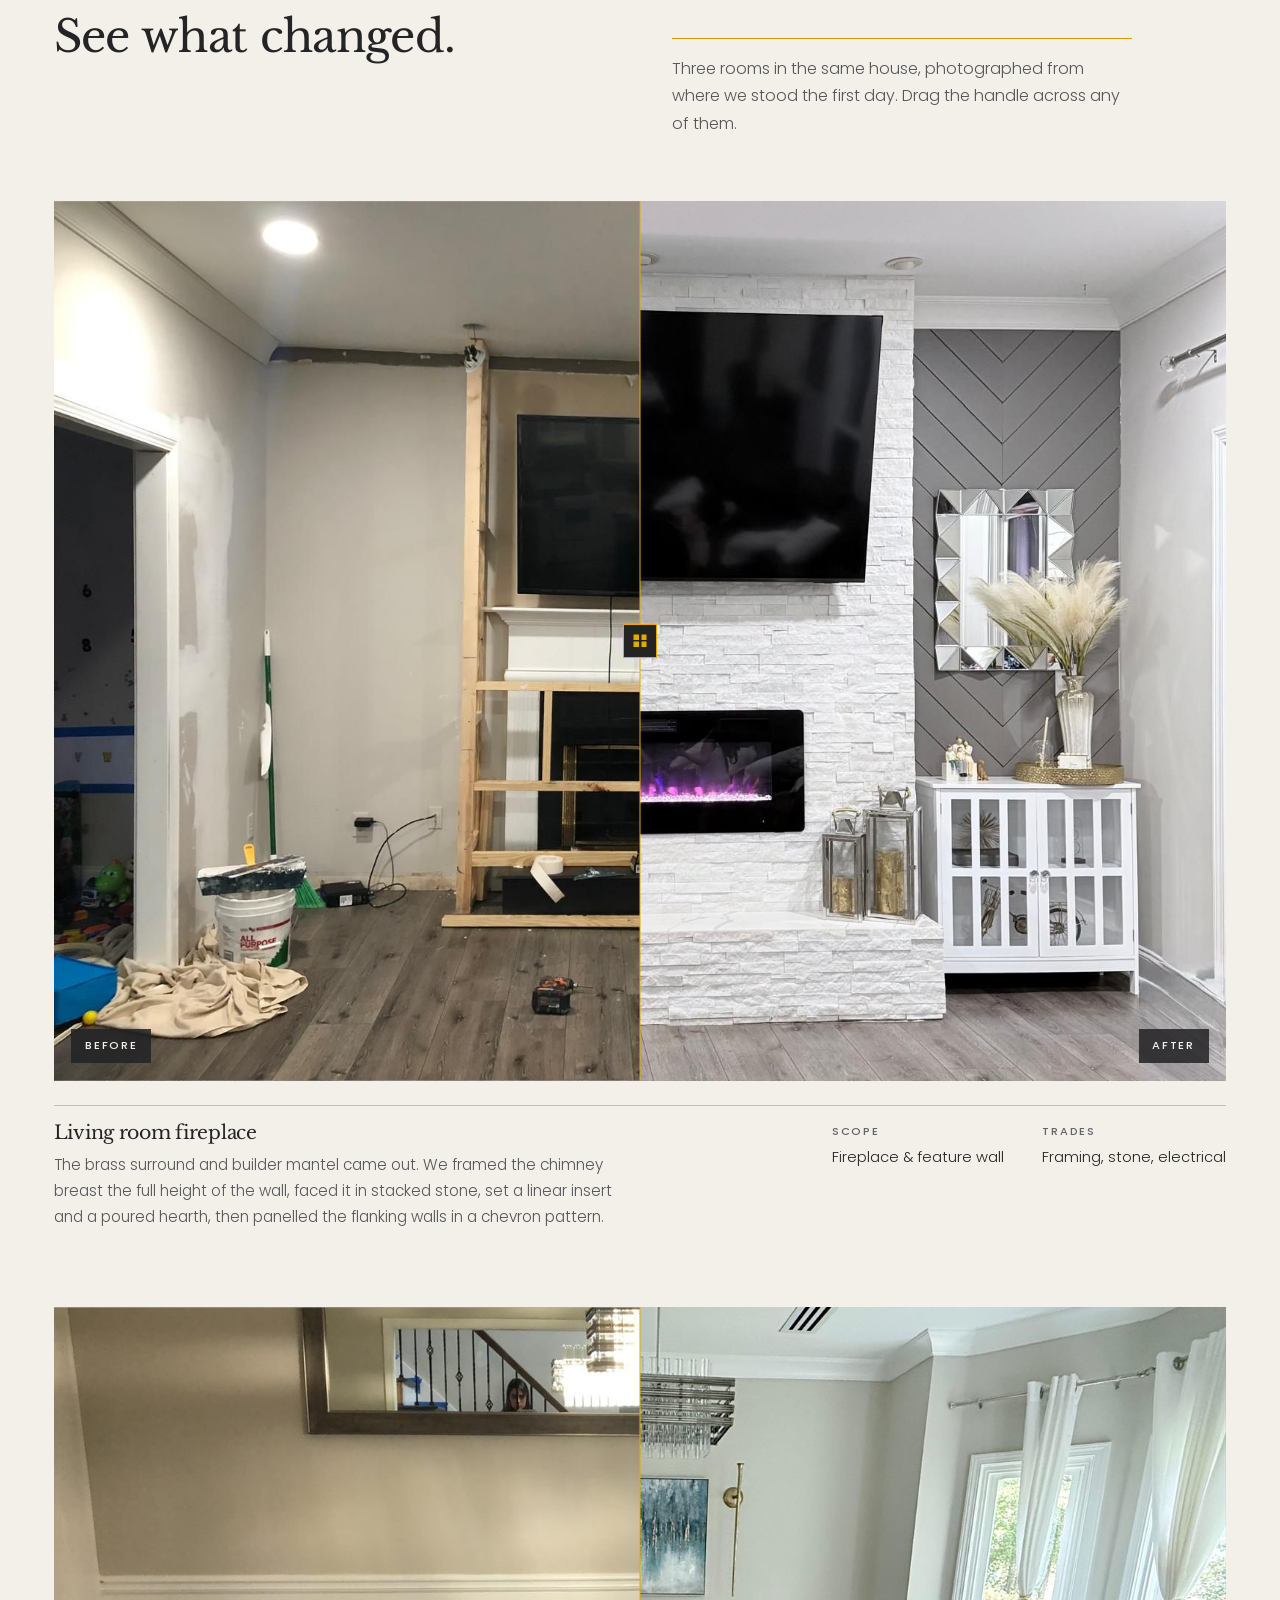
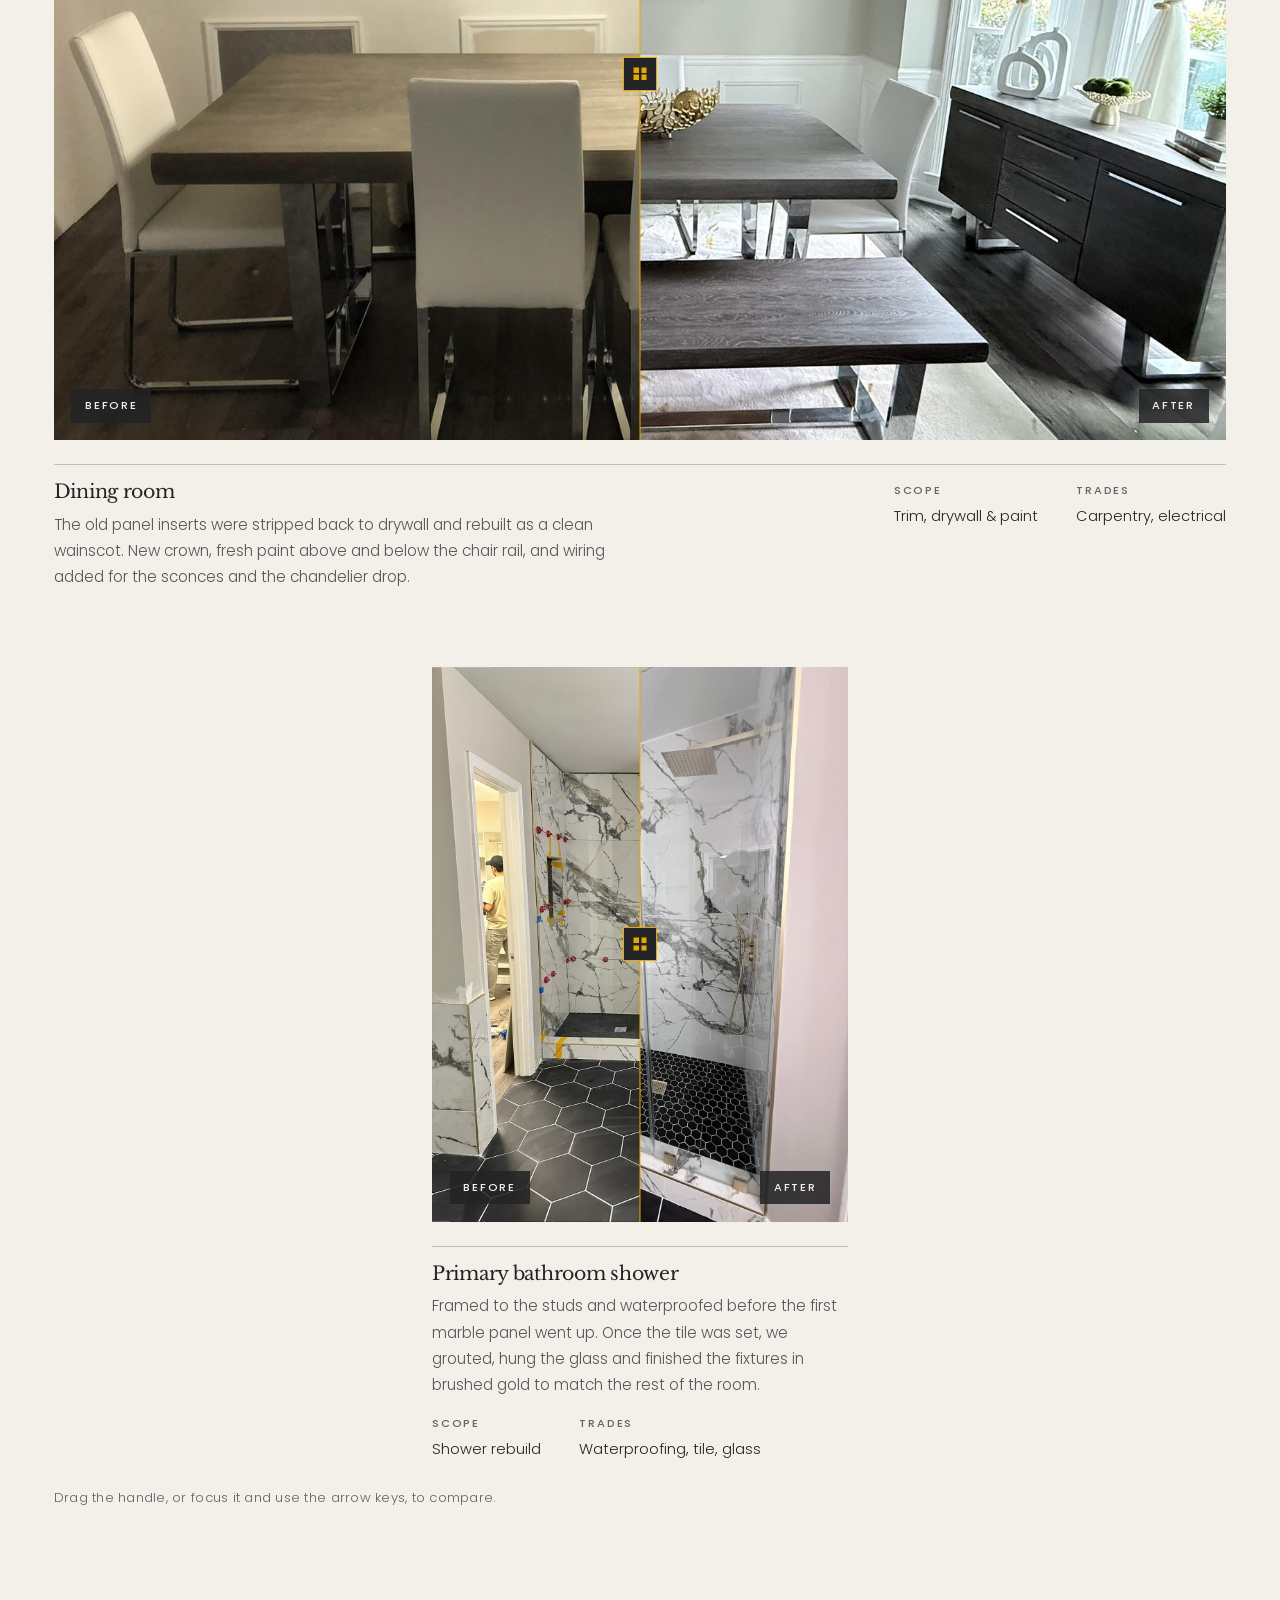
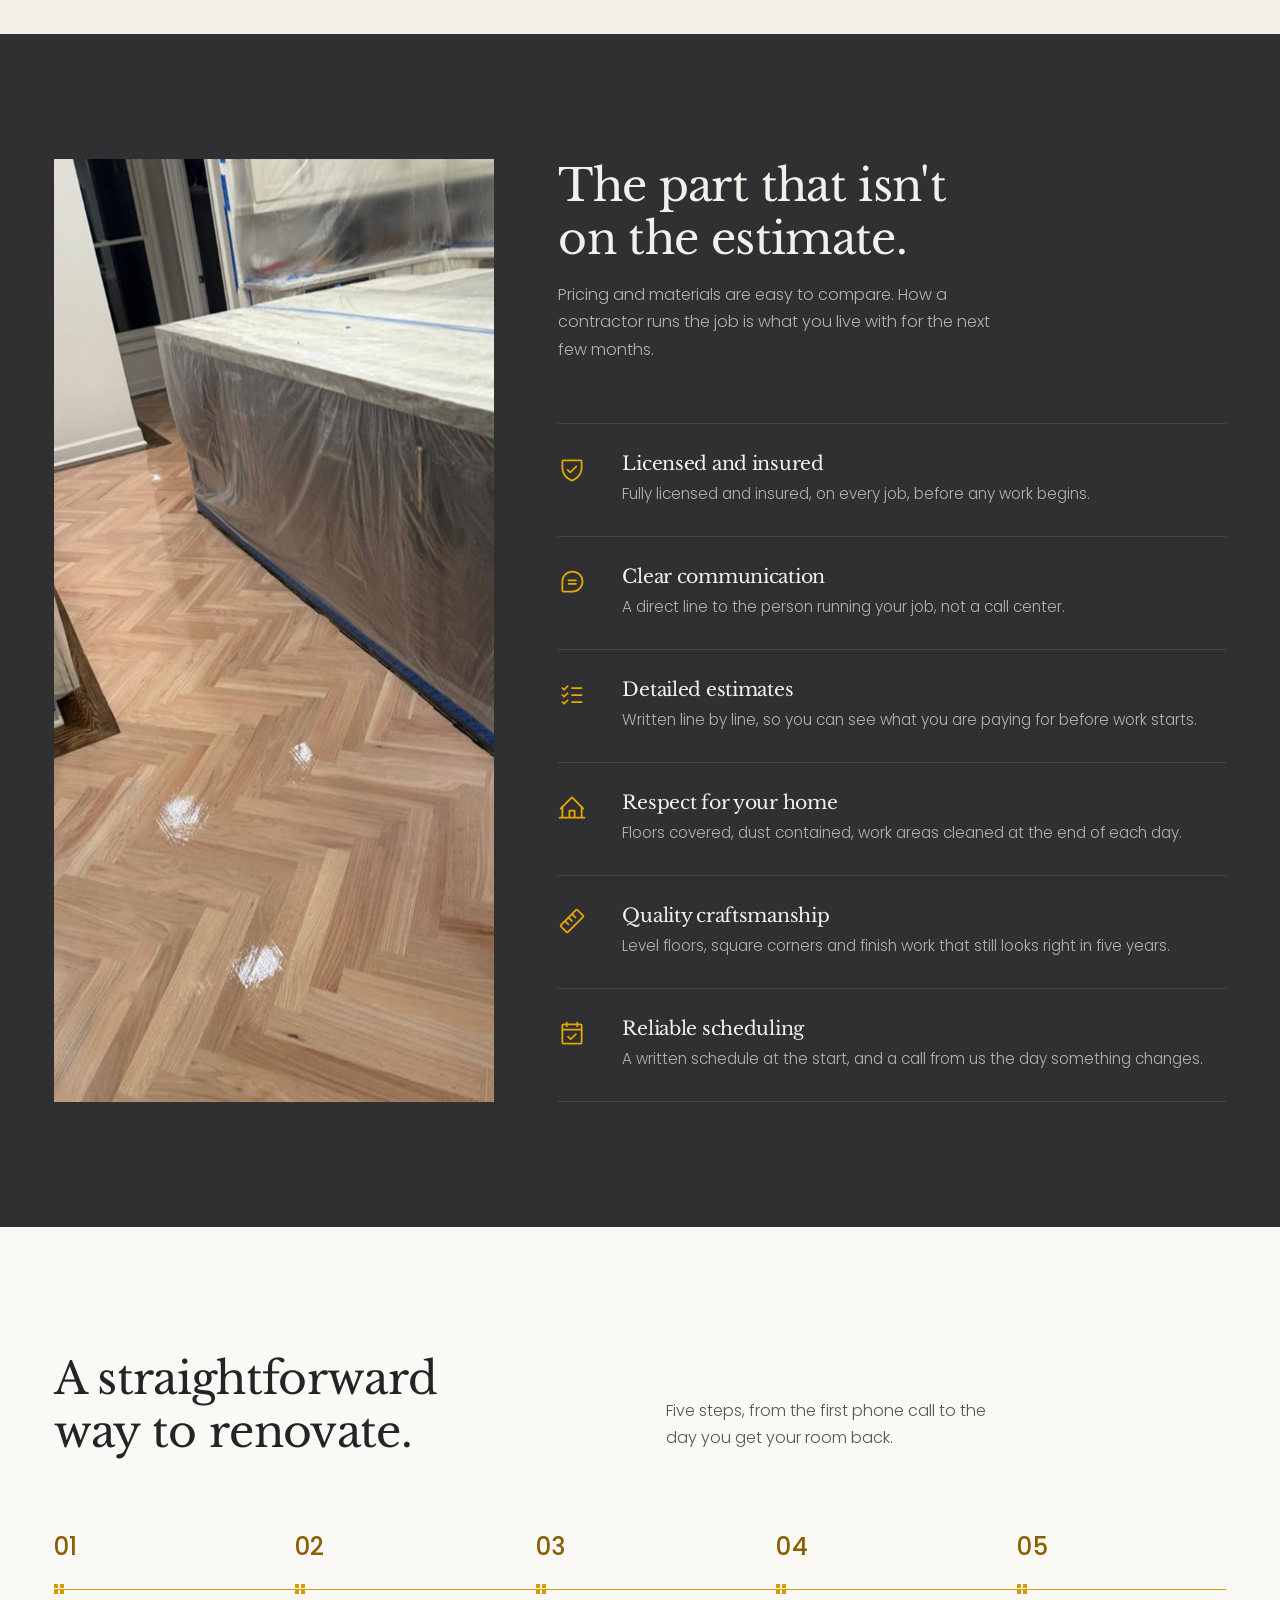
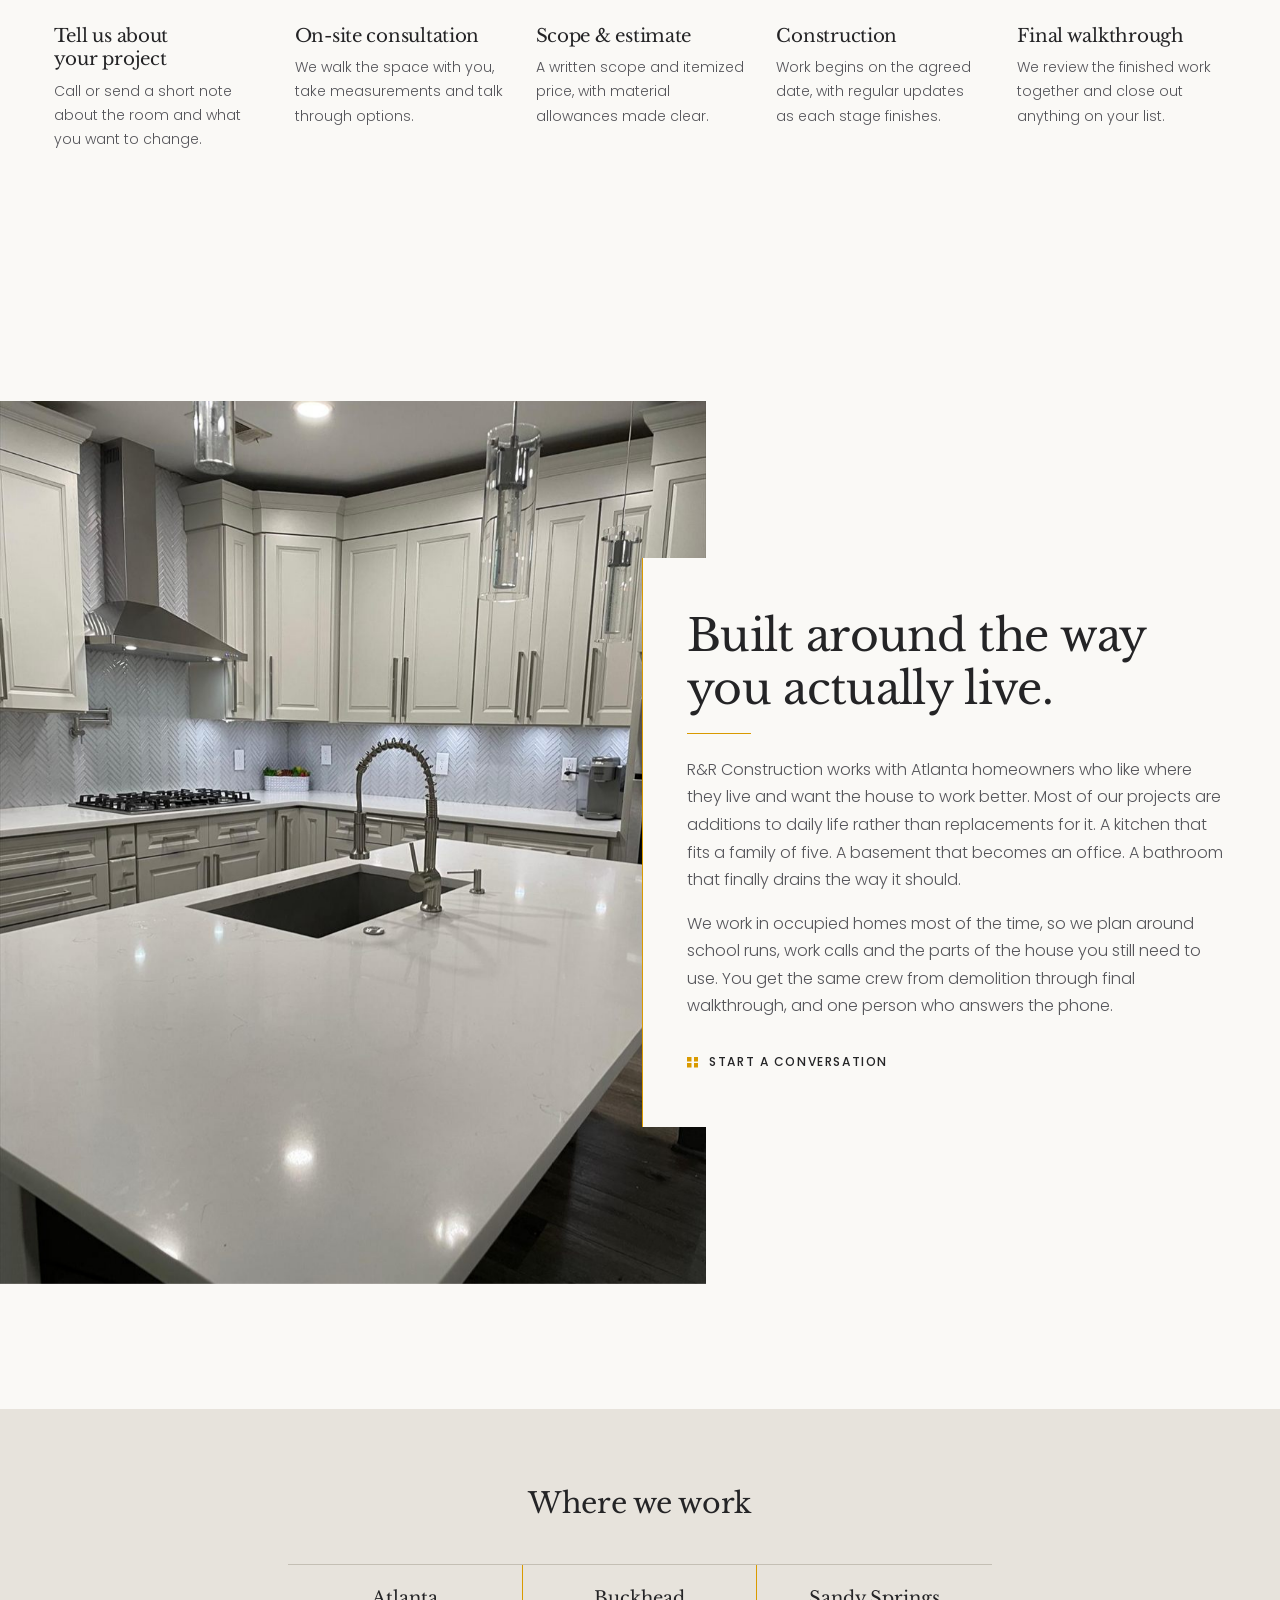
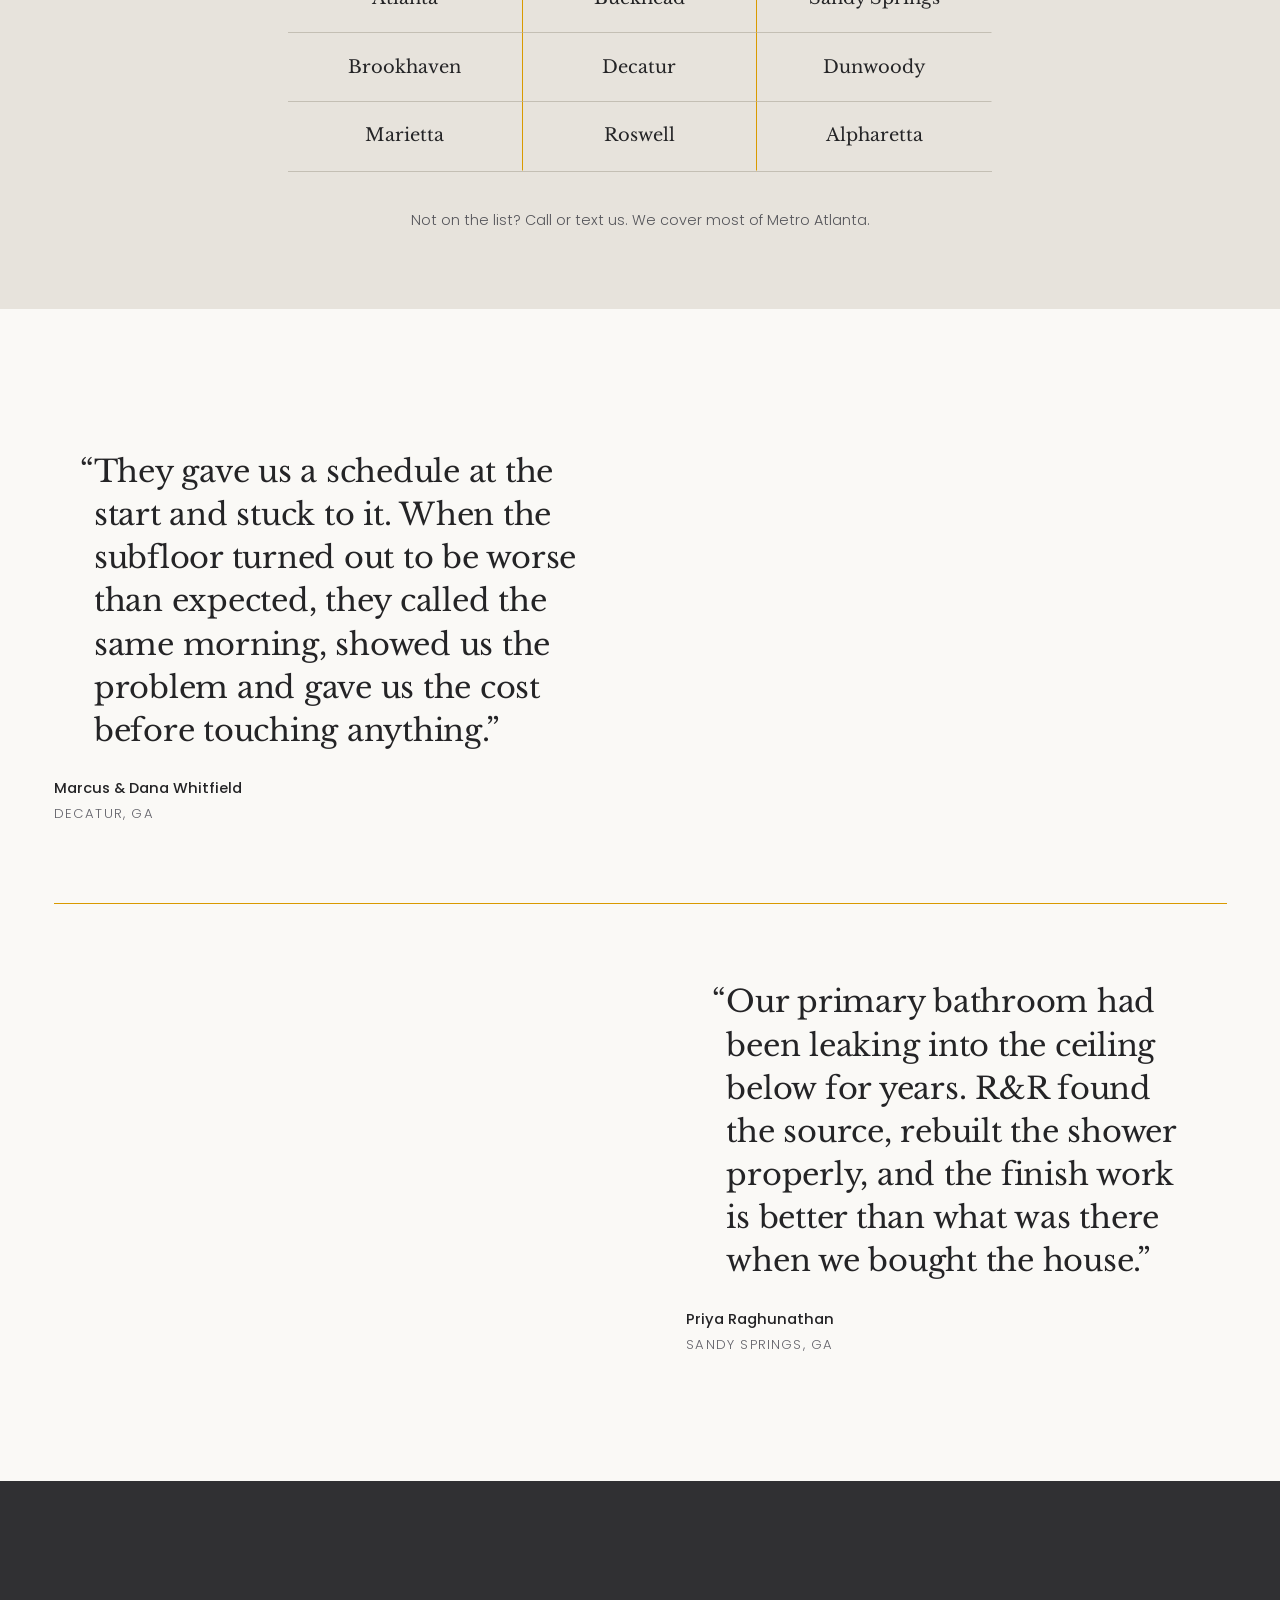
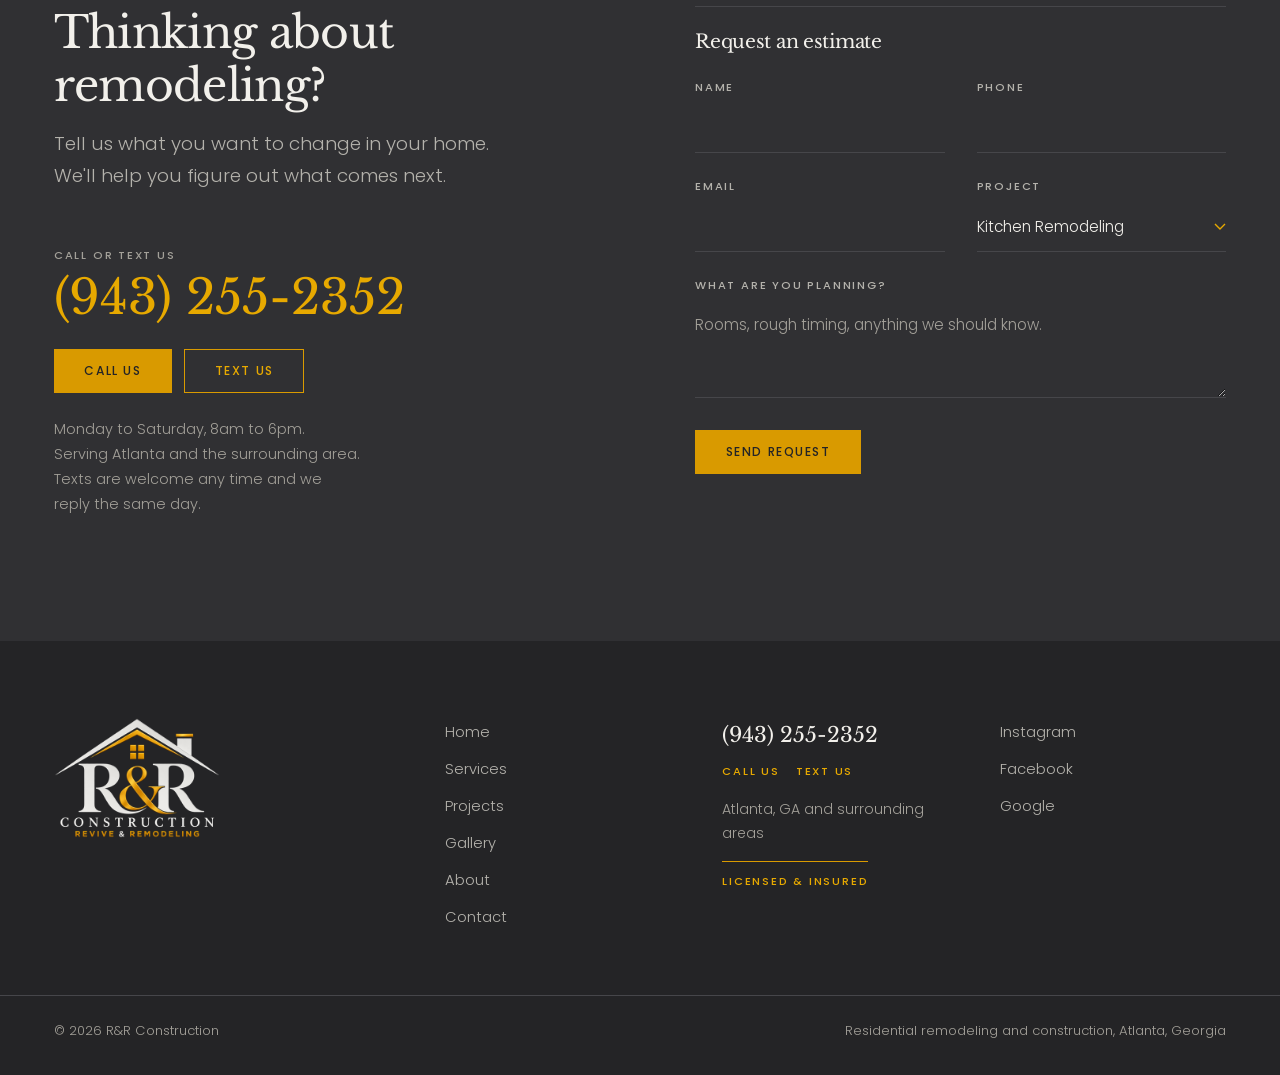
==== commit 920016af: "Build a real Open Graph card and audit for the caption bug's siblings og-card was the logo centered " ====
--- a/index.html
+++ b/index.html
@@ -6,12 +6,14 @@
 <title>R&amp;R Construction | Remodeling and Renovations in Atlanta, GA</title>
 <meta name="description" content="R&amp;R Construction remodels kitchens, bathrooms, basements and whole homes across Atlanta and the surrounding area. Detailed estimates, reliable scheduling and careful work in occupied homes.">
 <meta name="theme-color" content="#242426">
-<link rel="canonical" href="https://www.rrconstruction-atlanta.com/">
+<link rel="canonical" href="https://reviveandremodeling.com/">
 
 <meta property="og:type" content="website">
+<meta property="og:url" content="https://reviveandremodeling.com/">
 <meta property="og:title" content="R&amp;R Construction | Remodeling and Renovations in Atlanta, GA">
 <meta property="og:description" content="Kitchens, bathrooms, basements and whole home renovations across Metro Atlanta.">
-<meta property="og:image" content="assets/img/logo/og-card.png">
+<meta property="og:image" content="https://reviveandremodeling.com/assets/img/logo/og-card.jpg">
+<meta property="og:image:type" content="image/jpeg">
 <meta property="og:image:width" content="1200">
 <meta property="og:image:height" content="630">
 <meta name="twitter:card" content="summary_large_image">
@@ -834,6 +836,7 @@
   "@context": "https://schema.org",
   "@type": "GeneralContractor",
   "name": "R&R Construction",
+  "url": "https://reviveandremodeling.com/",
   "slogan": "Revive & Remodeling",
   "description": "Licensed and insured residential remodeling and construction in Atlanta, Georgia. Kitchens, bathrooms, basements, whole home renovations, flooring, painting and custom carpentry.",
   "telephone": "+1-943-255-2352",
--- a/assets/css/components.css
+++ b/assets/css/components.css
@@ -647,6 +647,14 @@
 }
 .compare--portrait .compare__frame { aspect-ratio: 3 / 4; }
 
+/* The caption's two-column grid (text + facts) assumes the ~1300px
+   width the wide pairs have. .compare__facts is a wrapping flex row,
+   so its max-content contribution to the `auto` column is both facts
+   laid out on one line, ~330px, which starves the 1fr text column
+   down to a sliver at this figure's 416px width. Stack instead, the
+   same treatment the base rule already uses under 760px. */
+.compare--portrait .compare__caption { grid-template-columns: 1fr; }
+
 /* --ratio is set per pair on the element, so each comparison keeps the
    framing its own photographs were shot in. */
 .compare__frame {
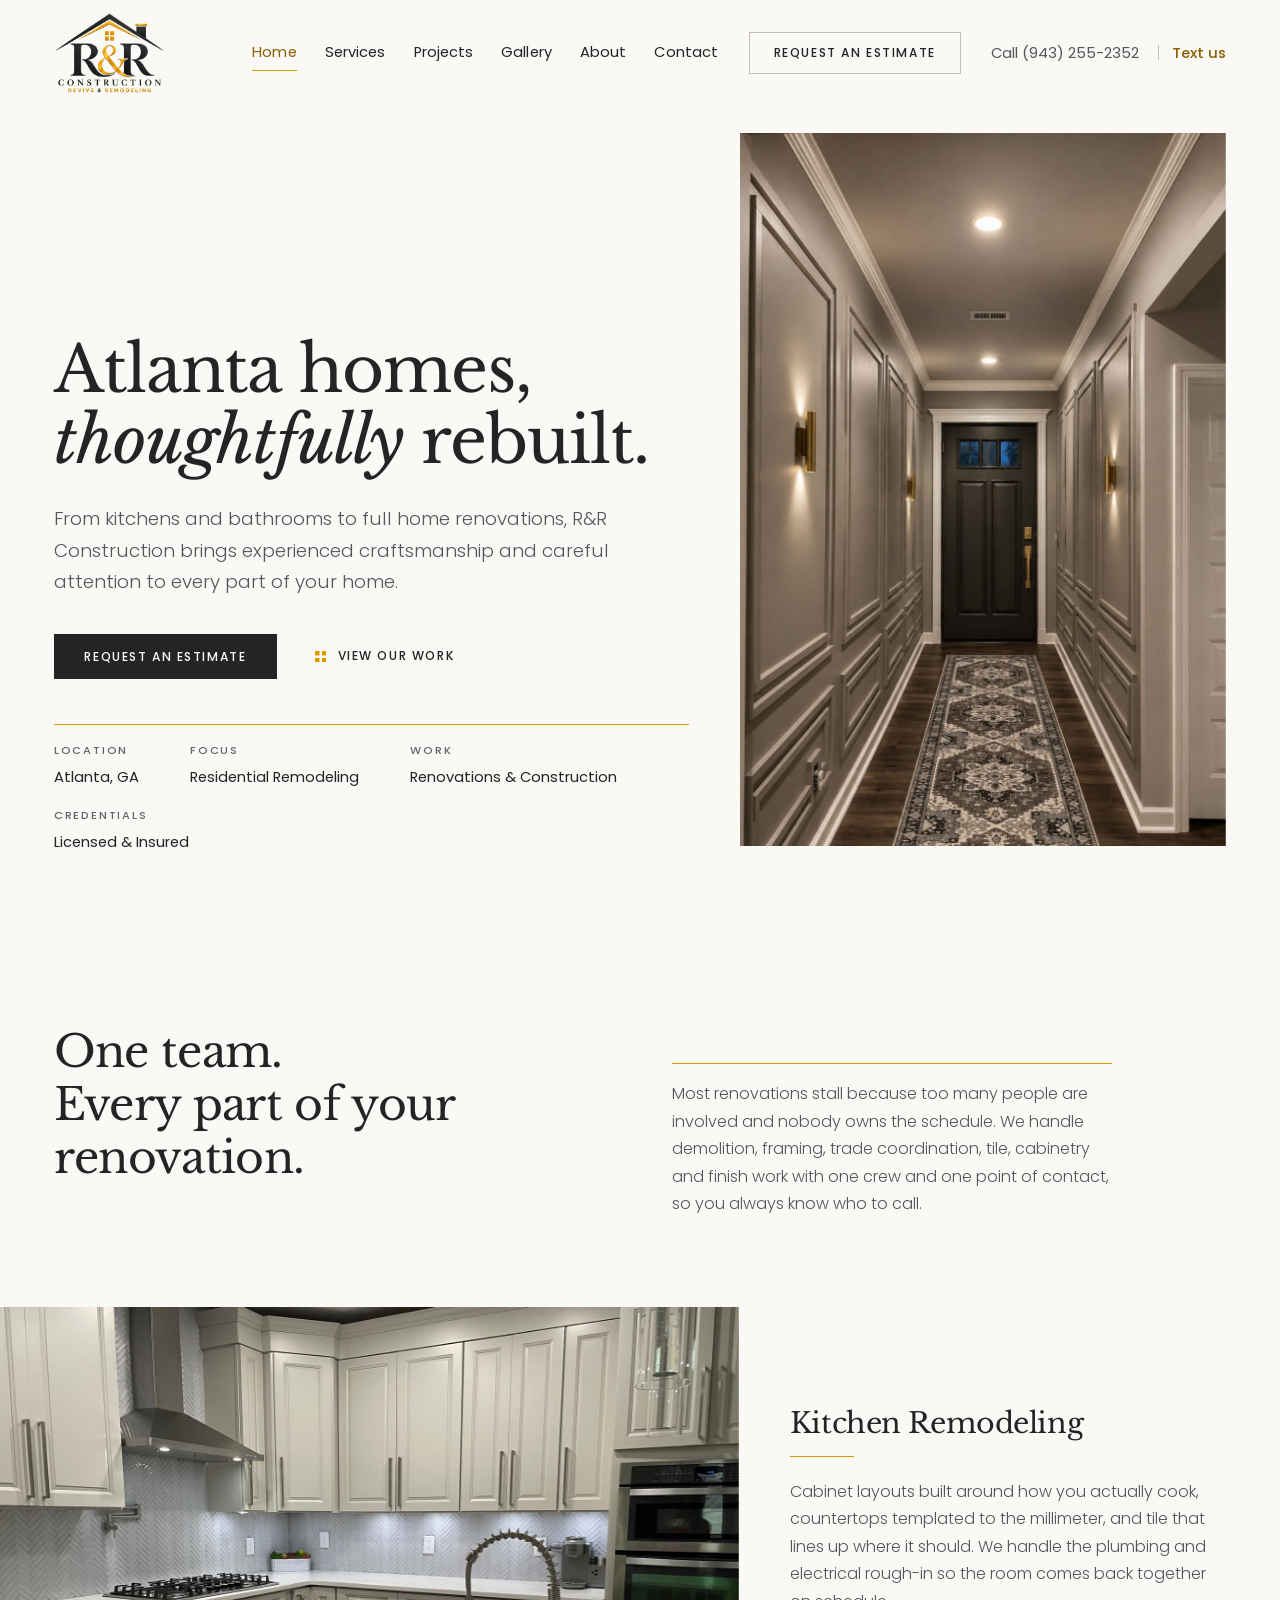
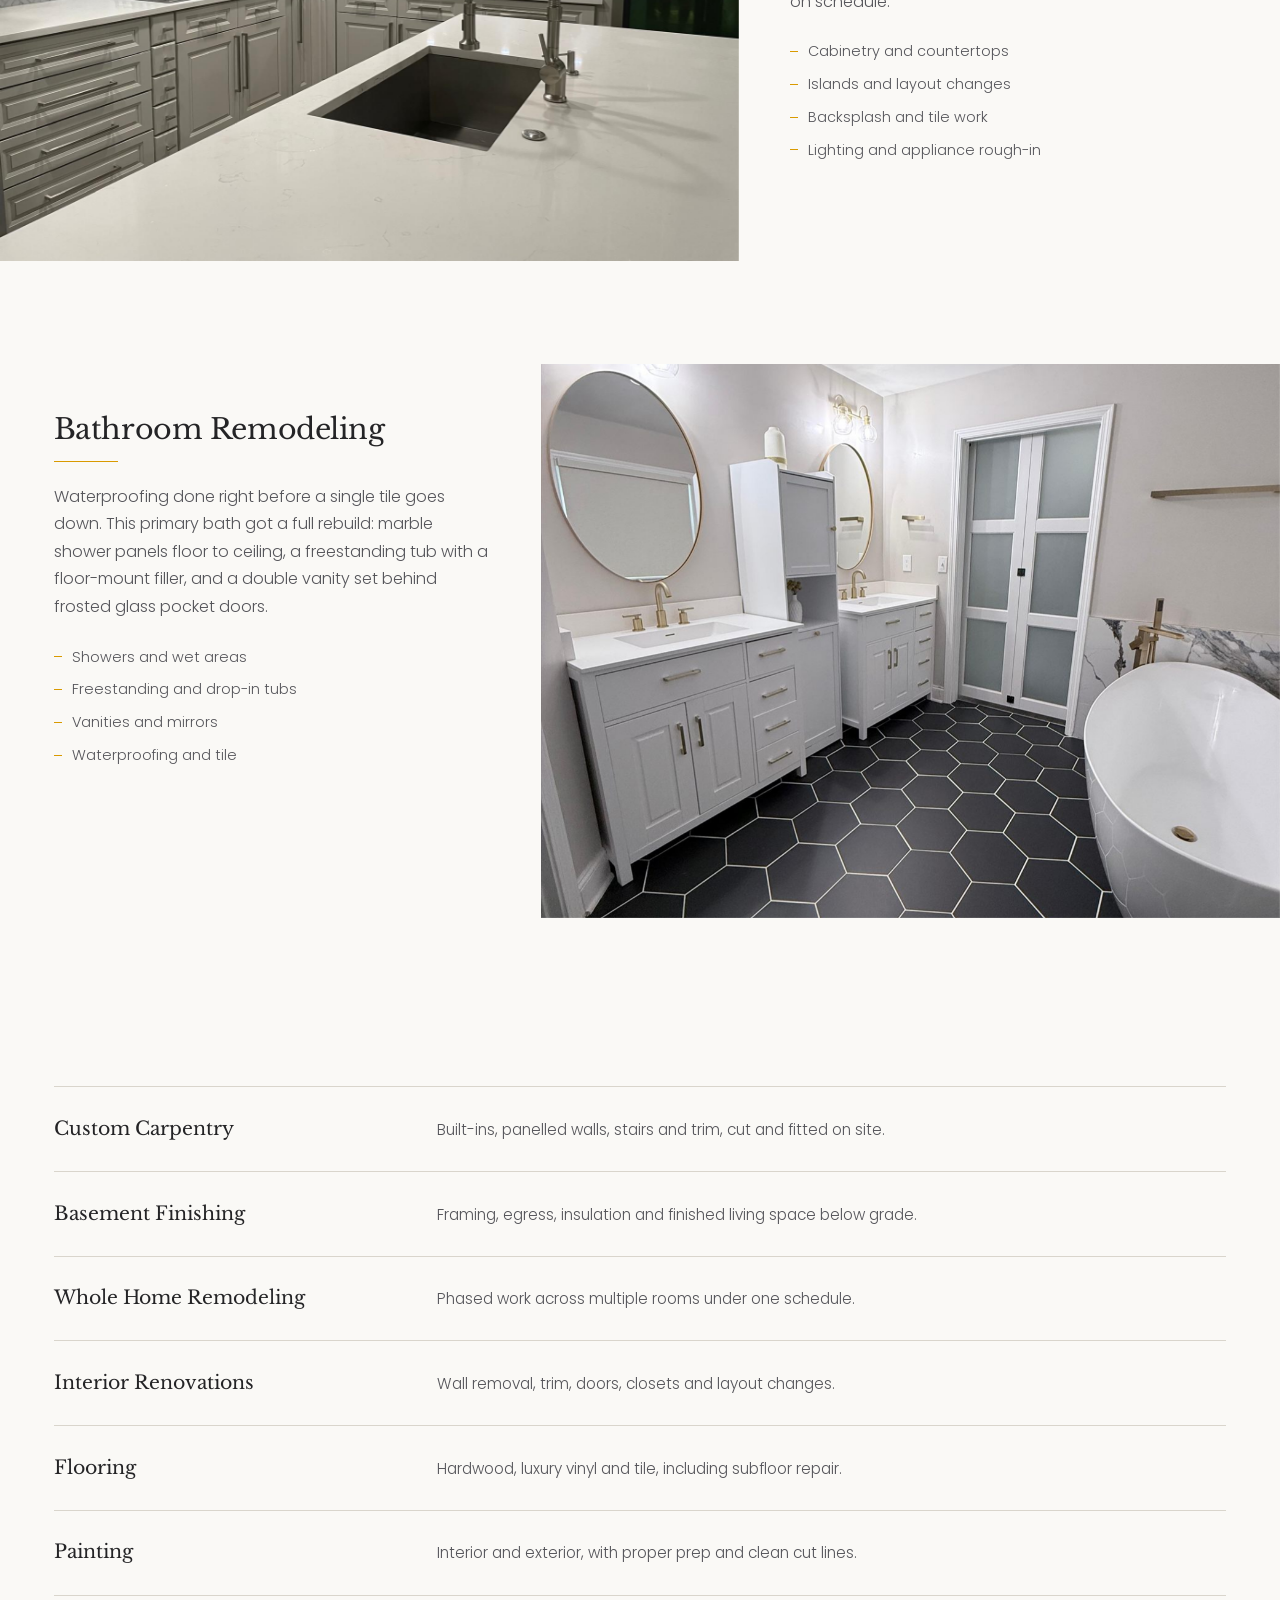
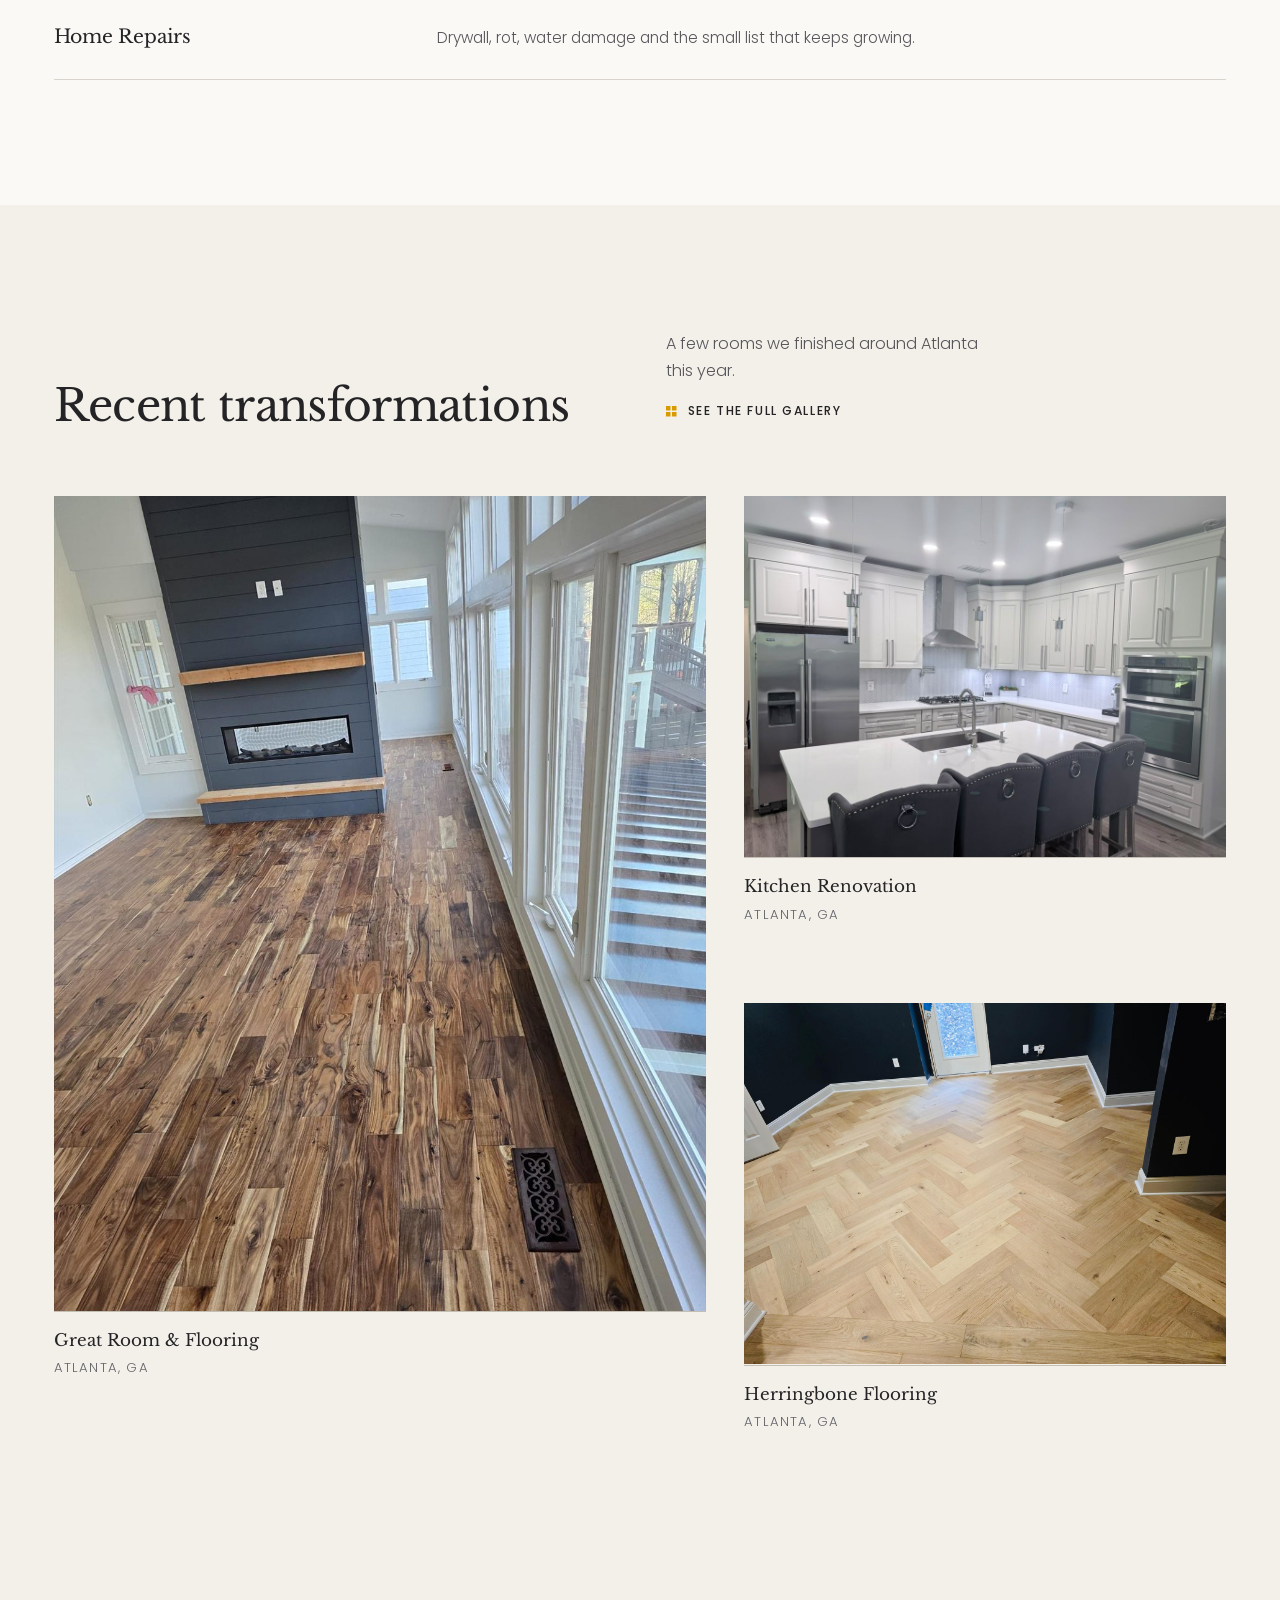
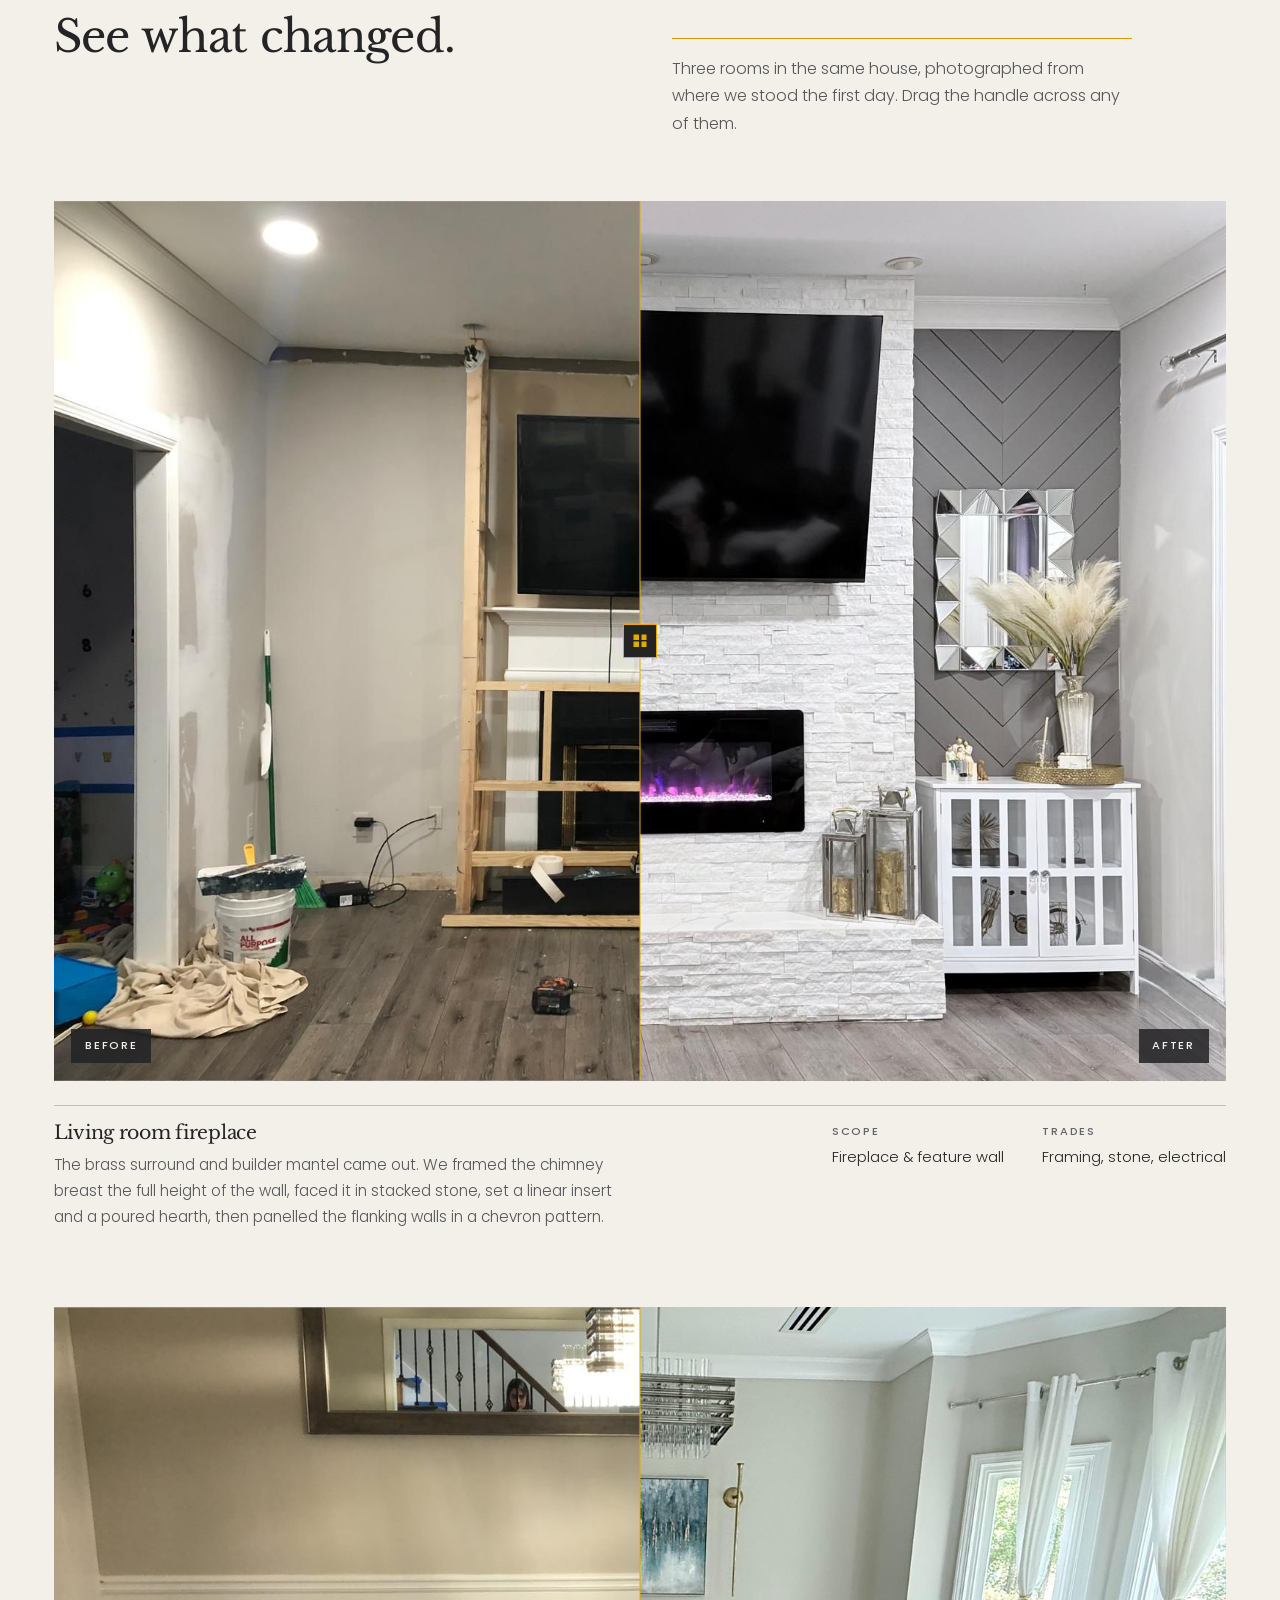
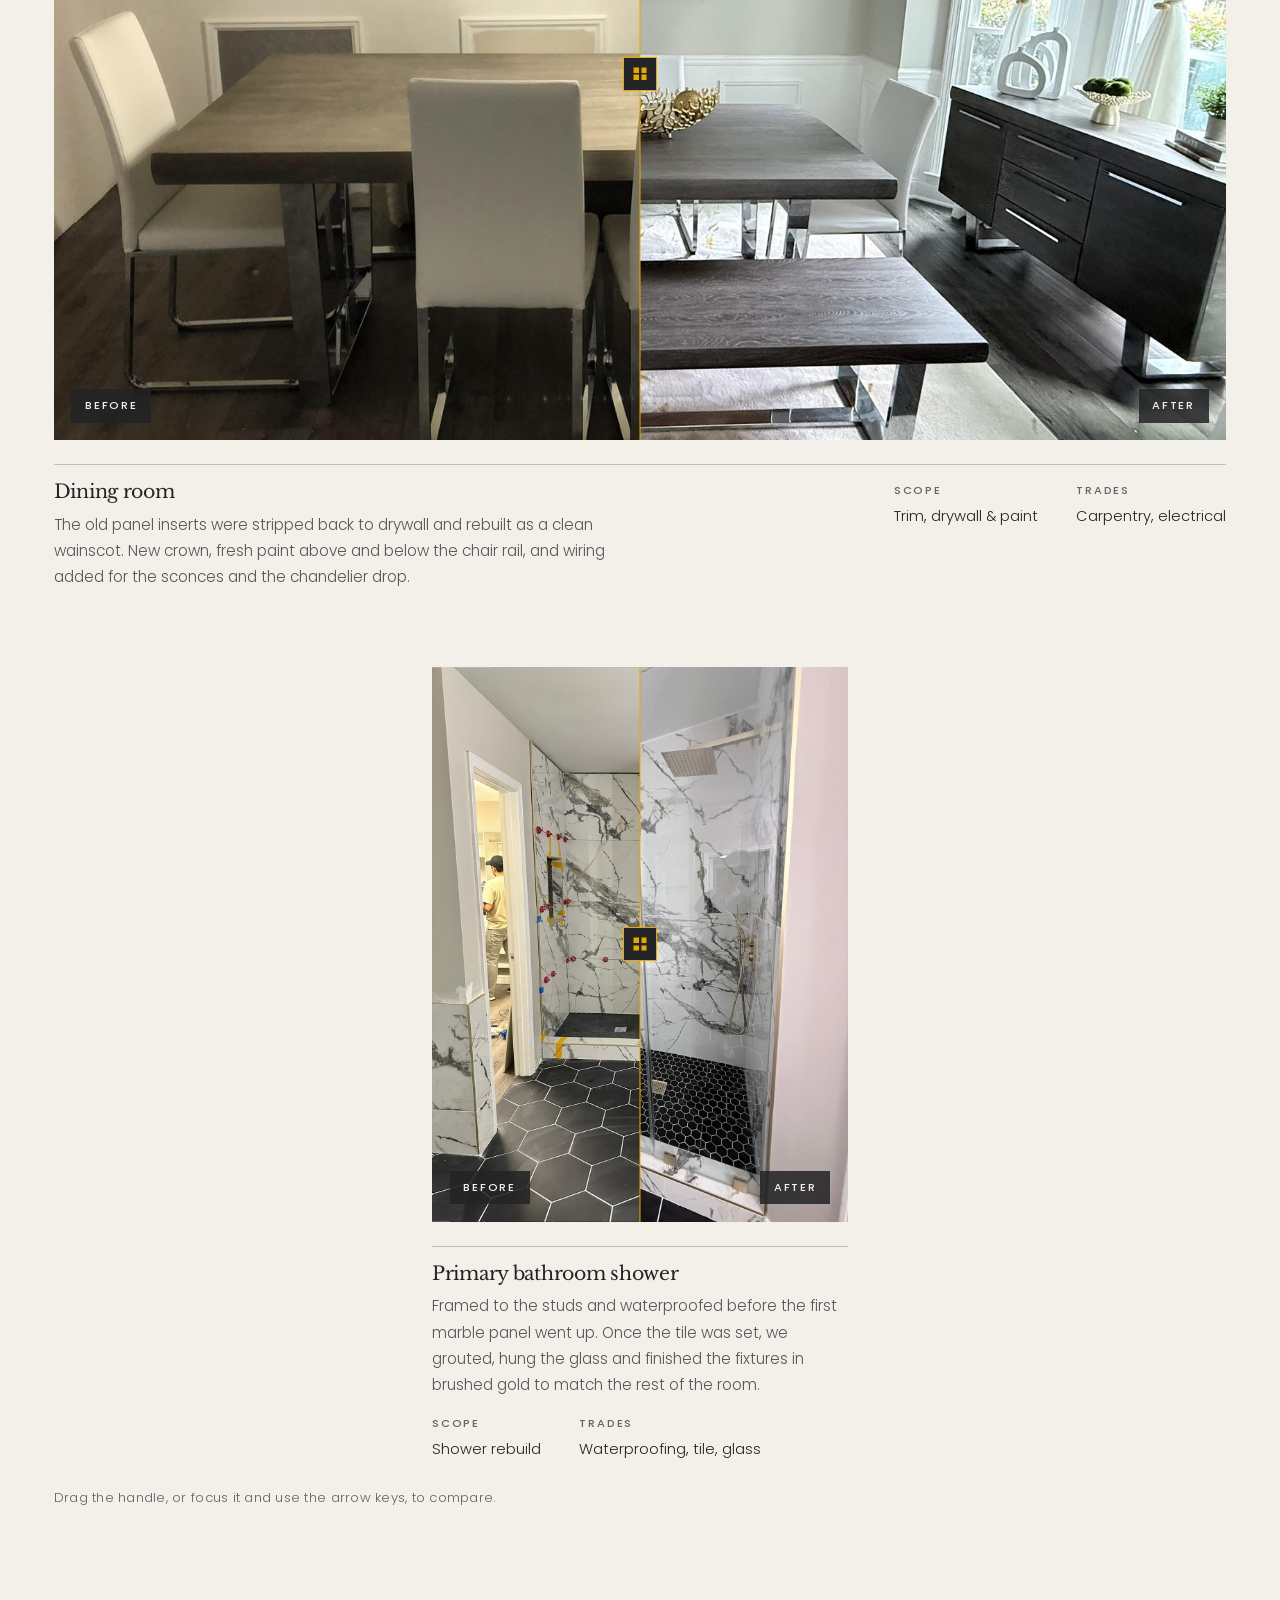
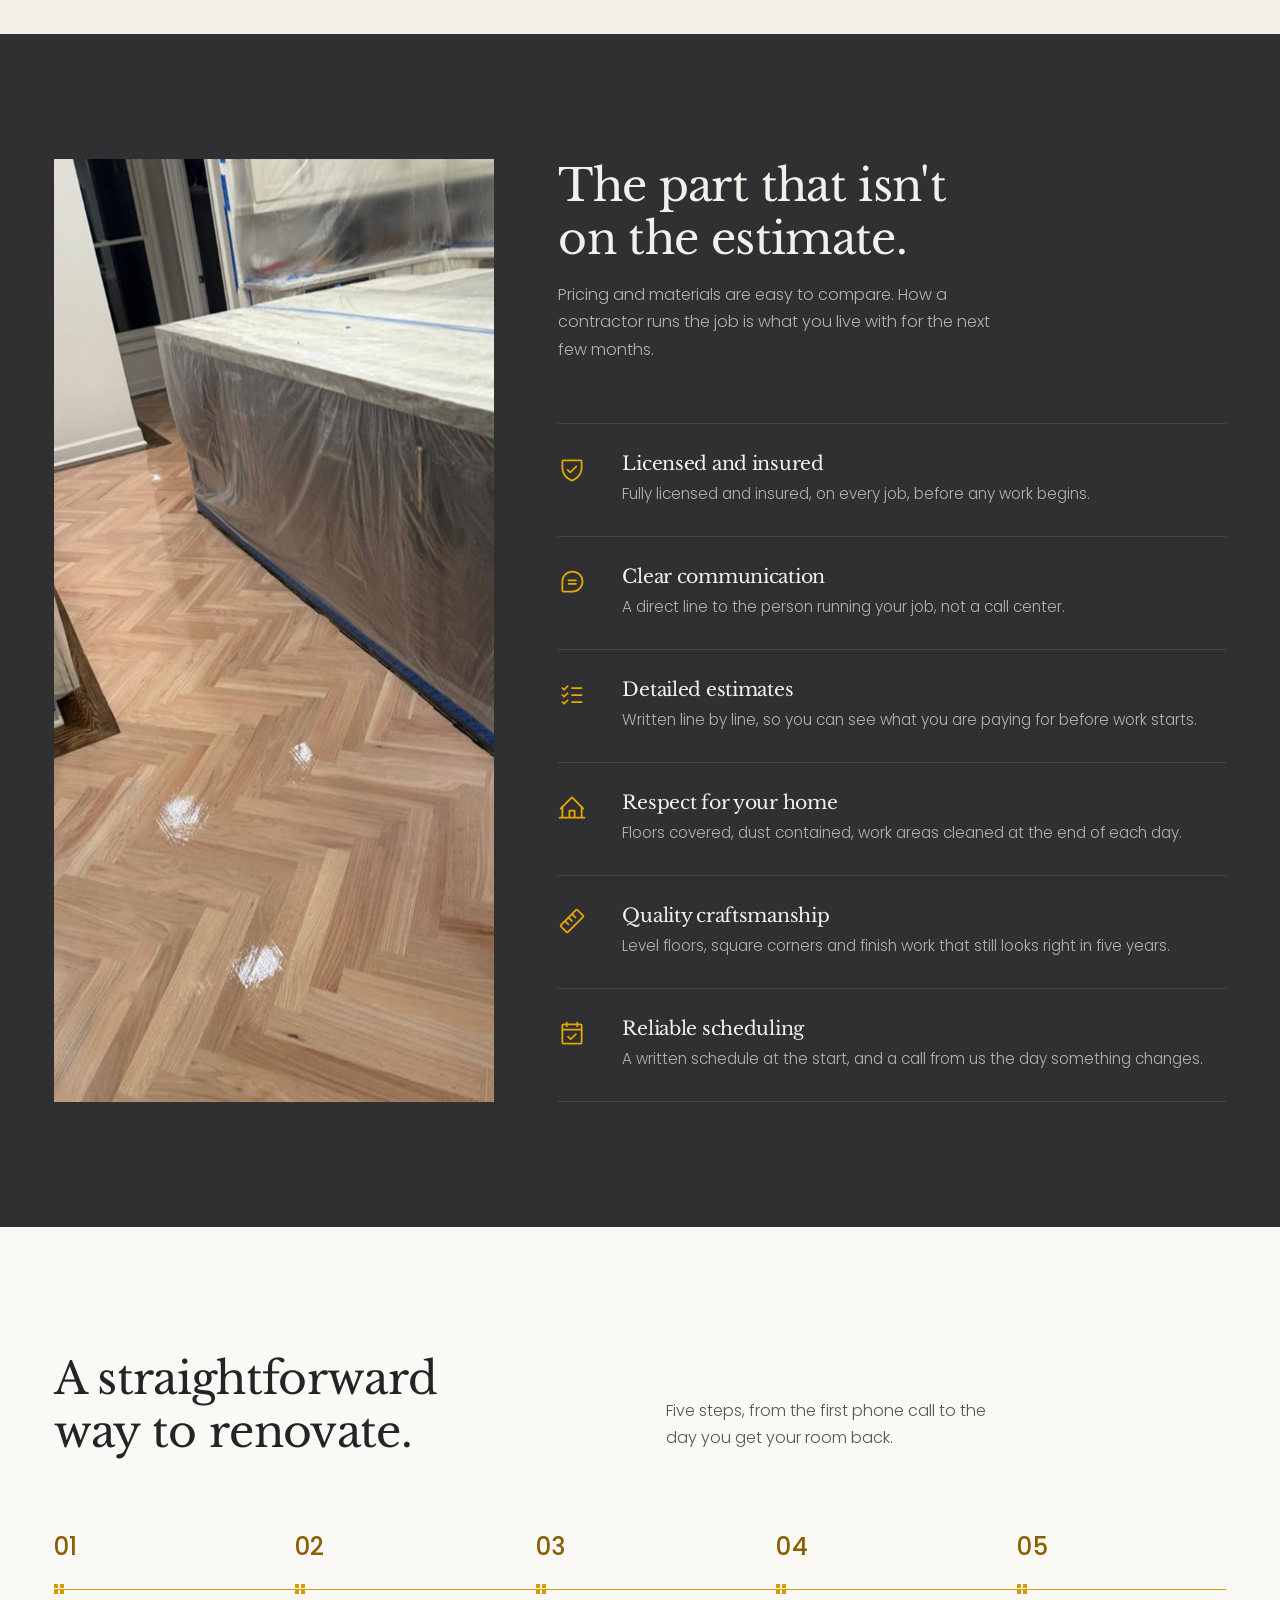
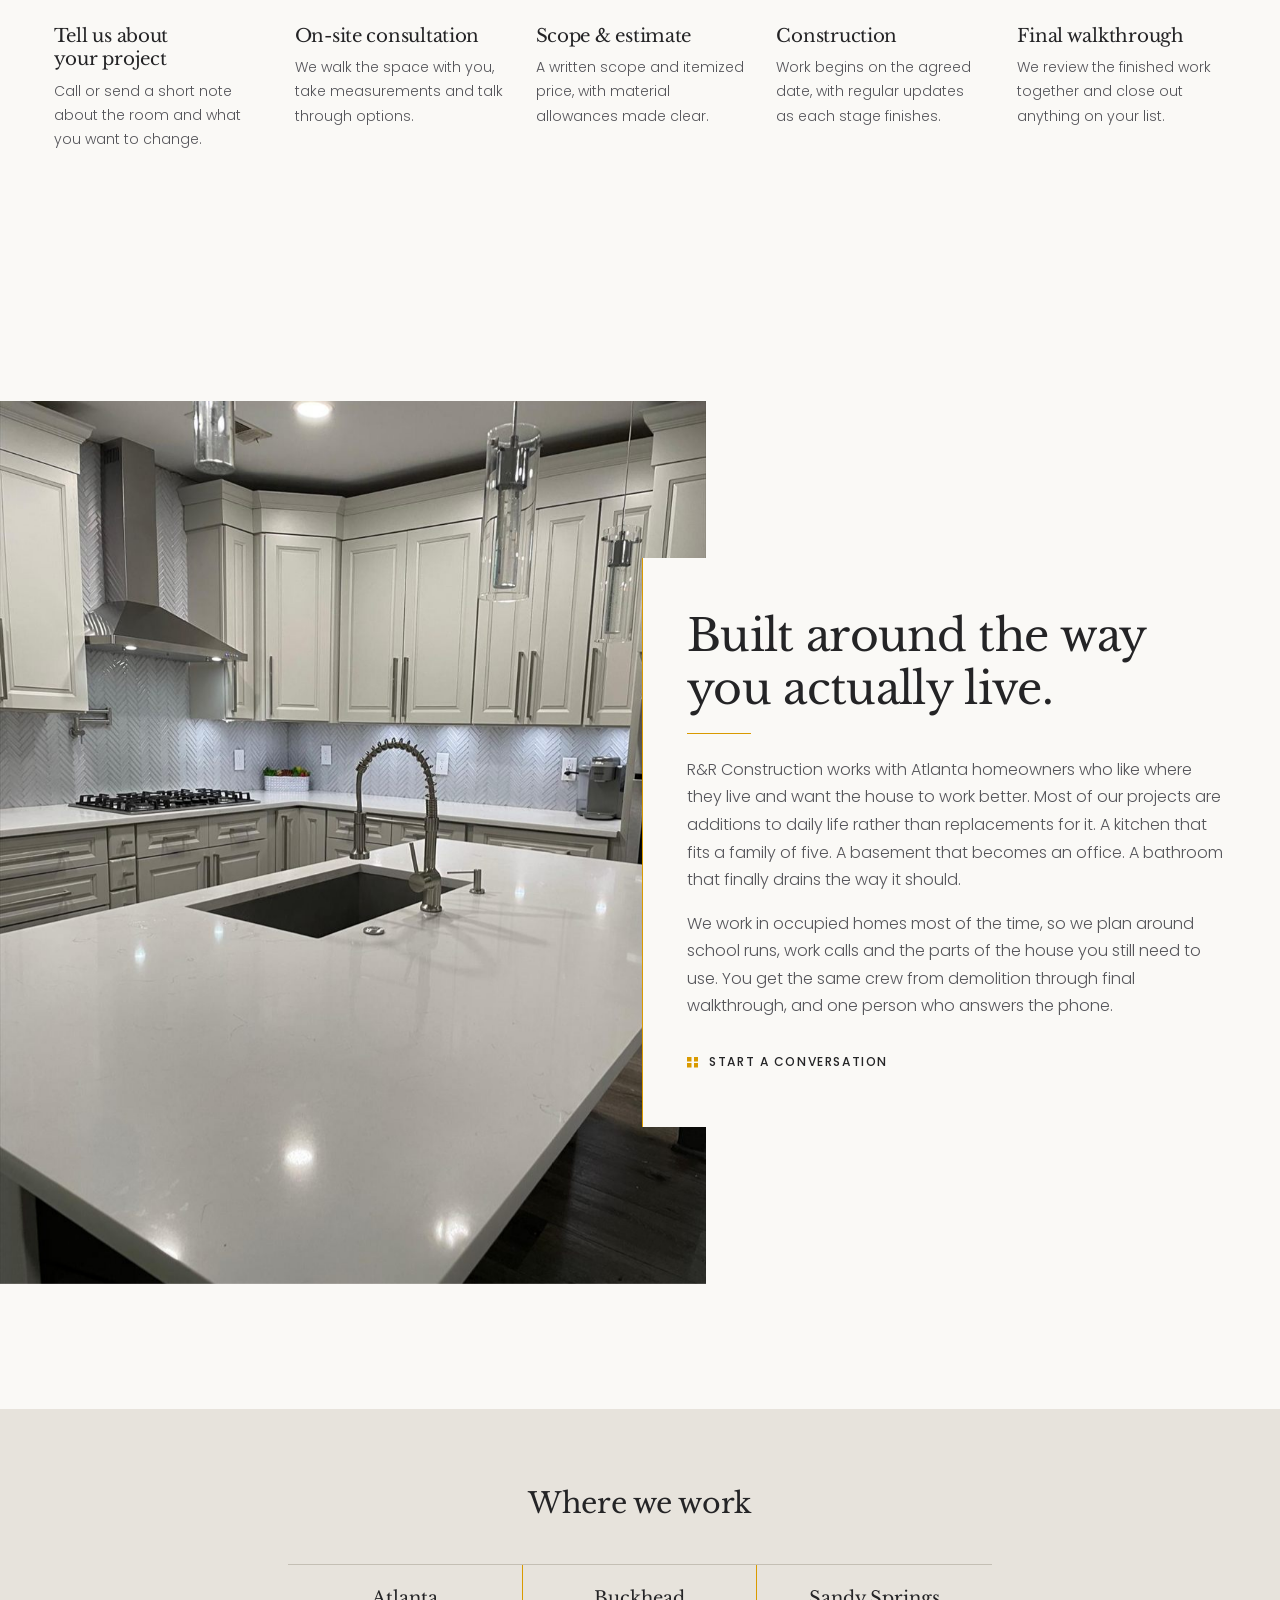
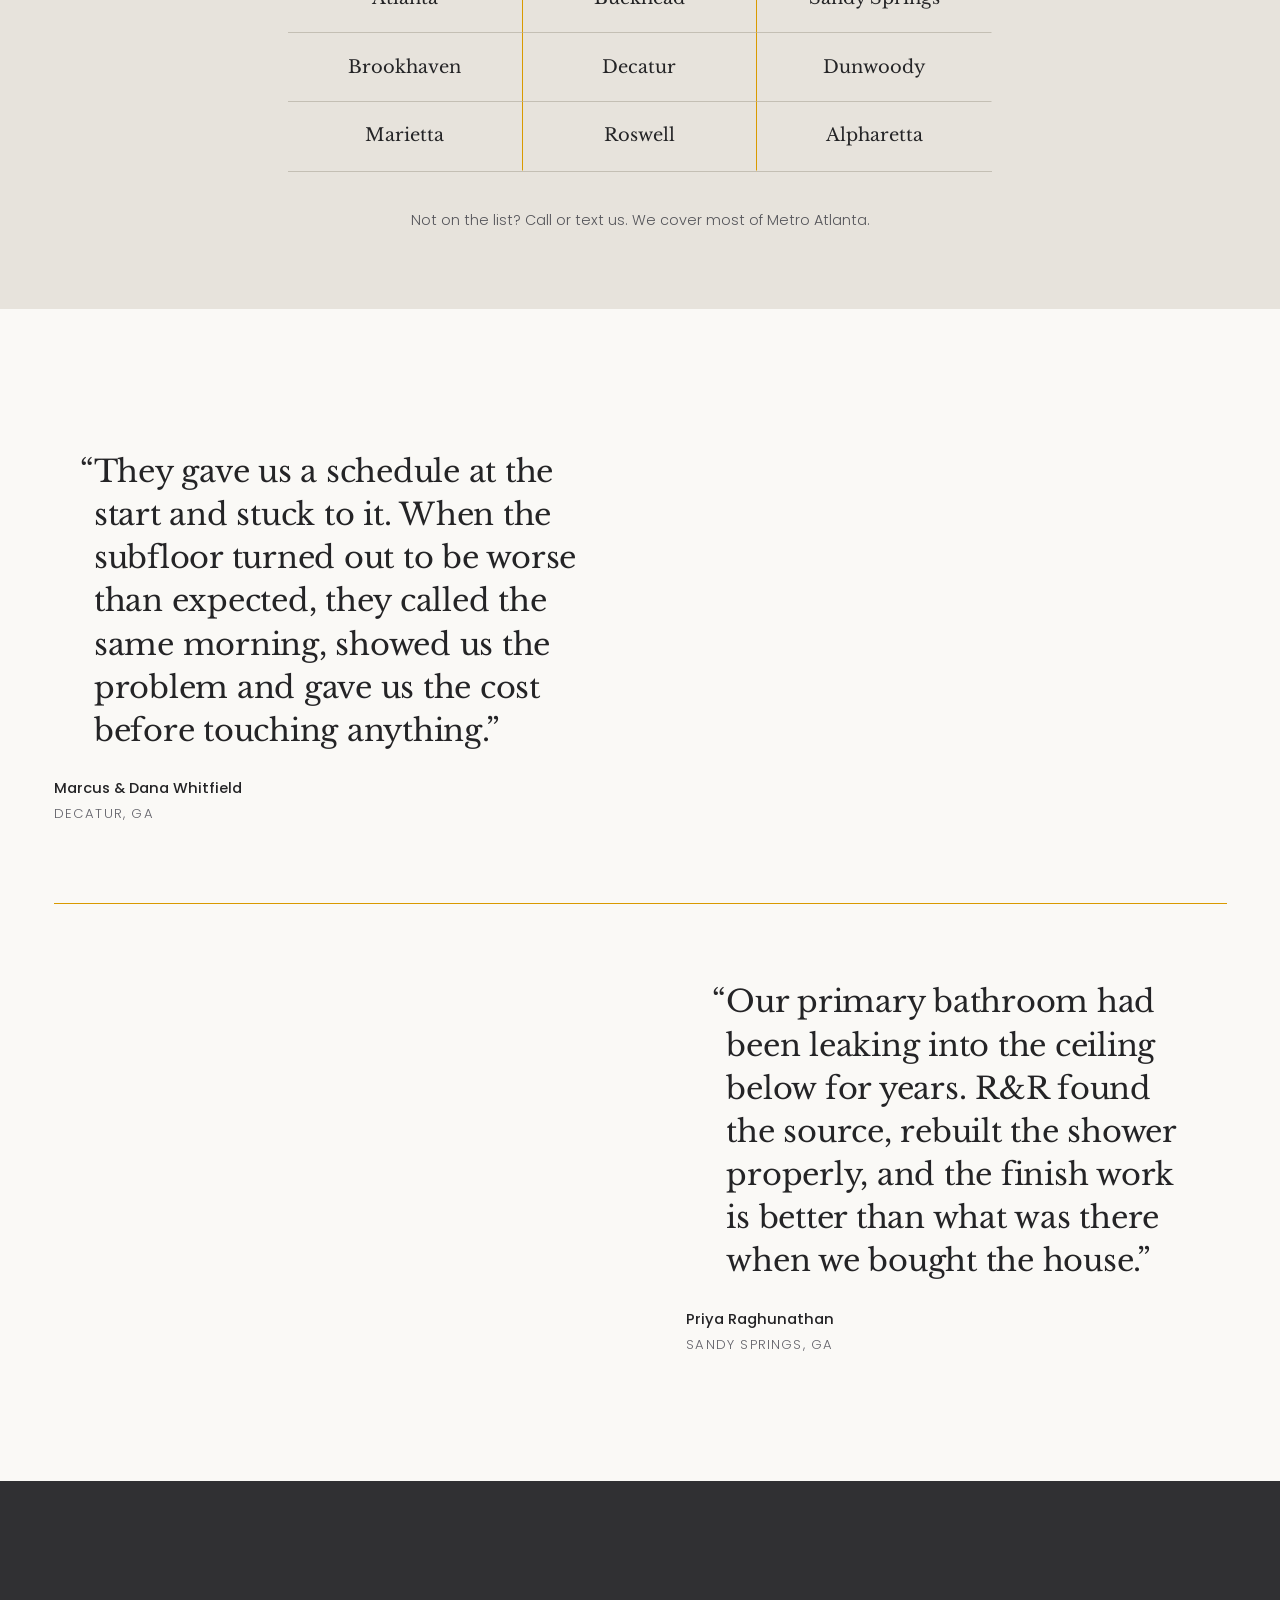
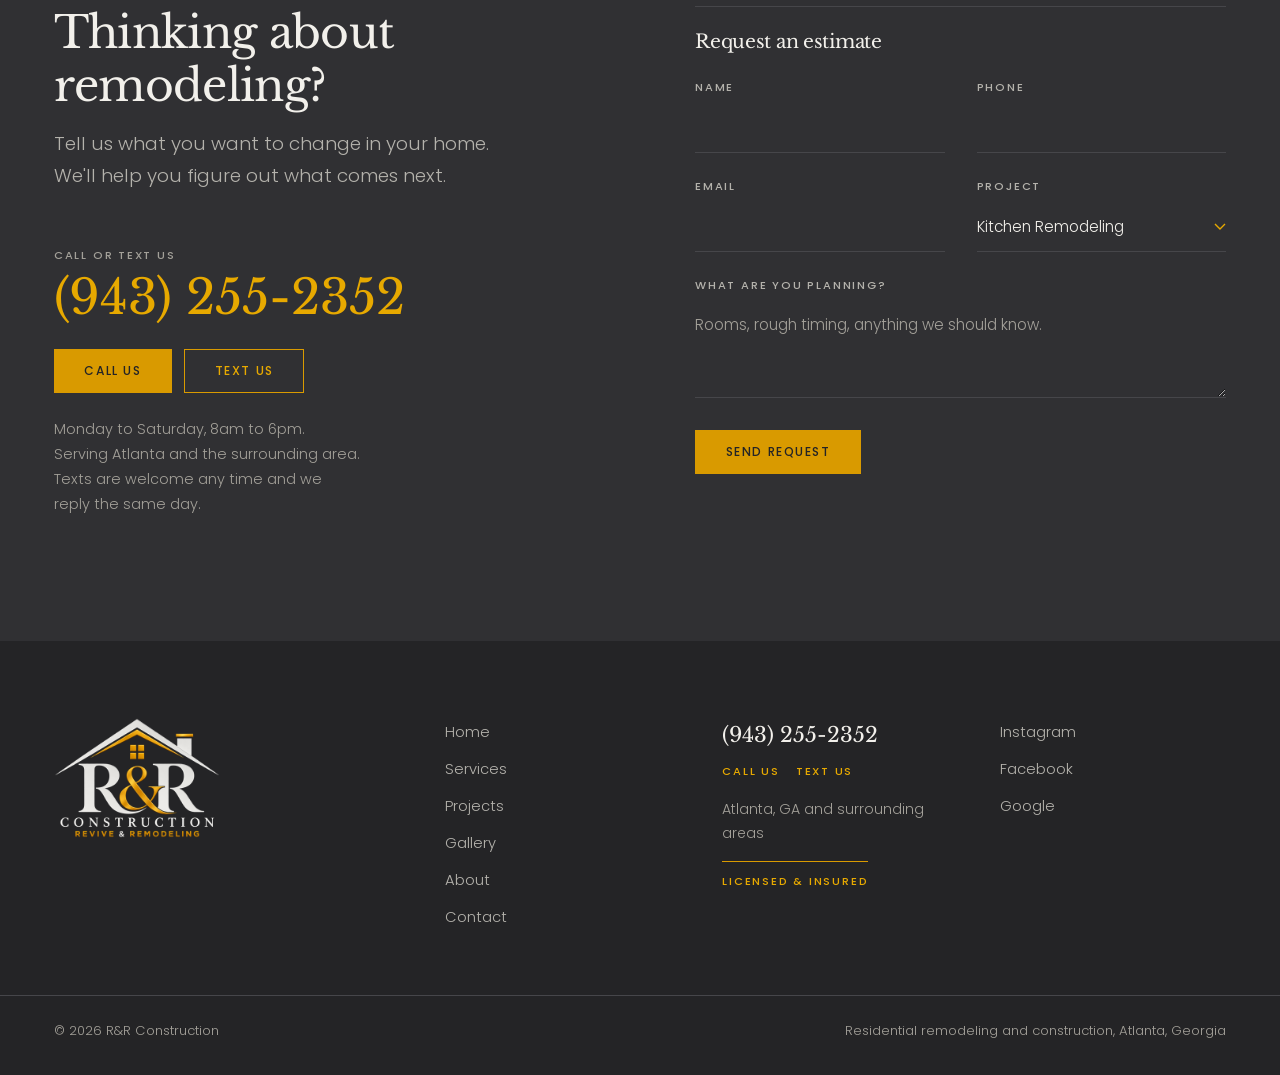
==== commit 1a37bb21: "Connect the estimate form to Web3Forms Paste the real access key into the hidden field. The form was" ====
--- a/index.html
+++ b/index.html
@@ -724,7 +724,7 @@
       <form class="estimate" data-estimate novalidate
             action="https://api.web3forms.com/submit" method="POST">
 
-        <input type="hidden" name="access_key" value="PASTE-YOUR-WEB3FORMS-ACCESS-KEY-HERE">
+        <input type="hidden" name="access_key" value="6f90175c-27a5-406b-86a6-9958d476bdb4">
         <input type="hidden" name="subject" value="New estimate request from the R&amp;R Construction website">
         <input type="hidden" name="from_name" value="R&amp;R Construction website">
 
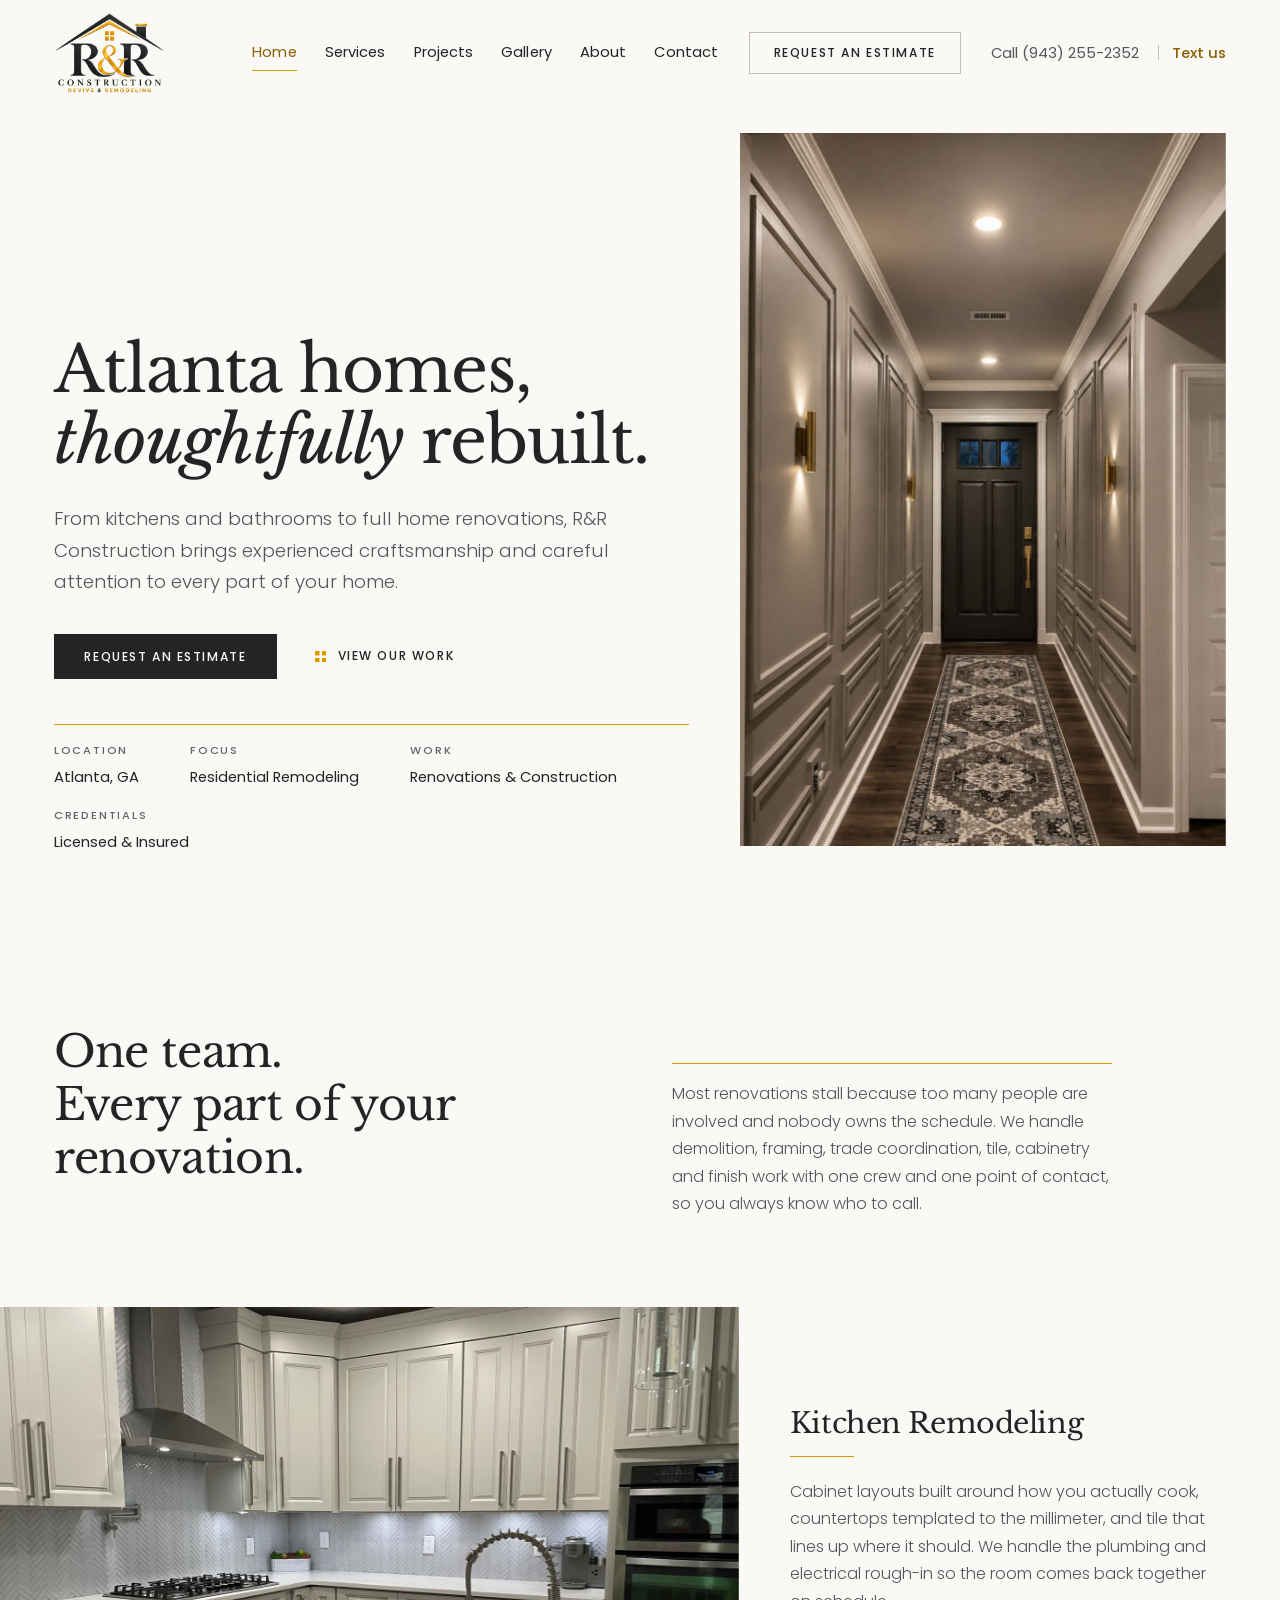
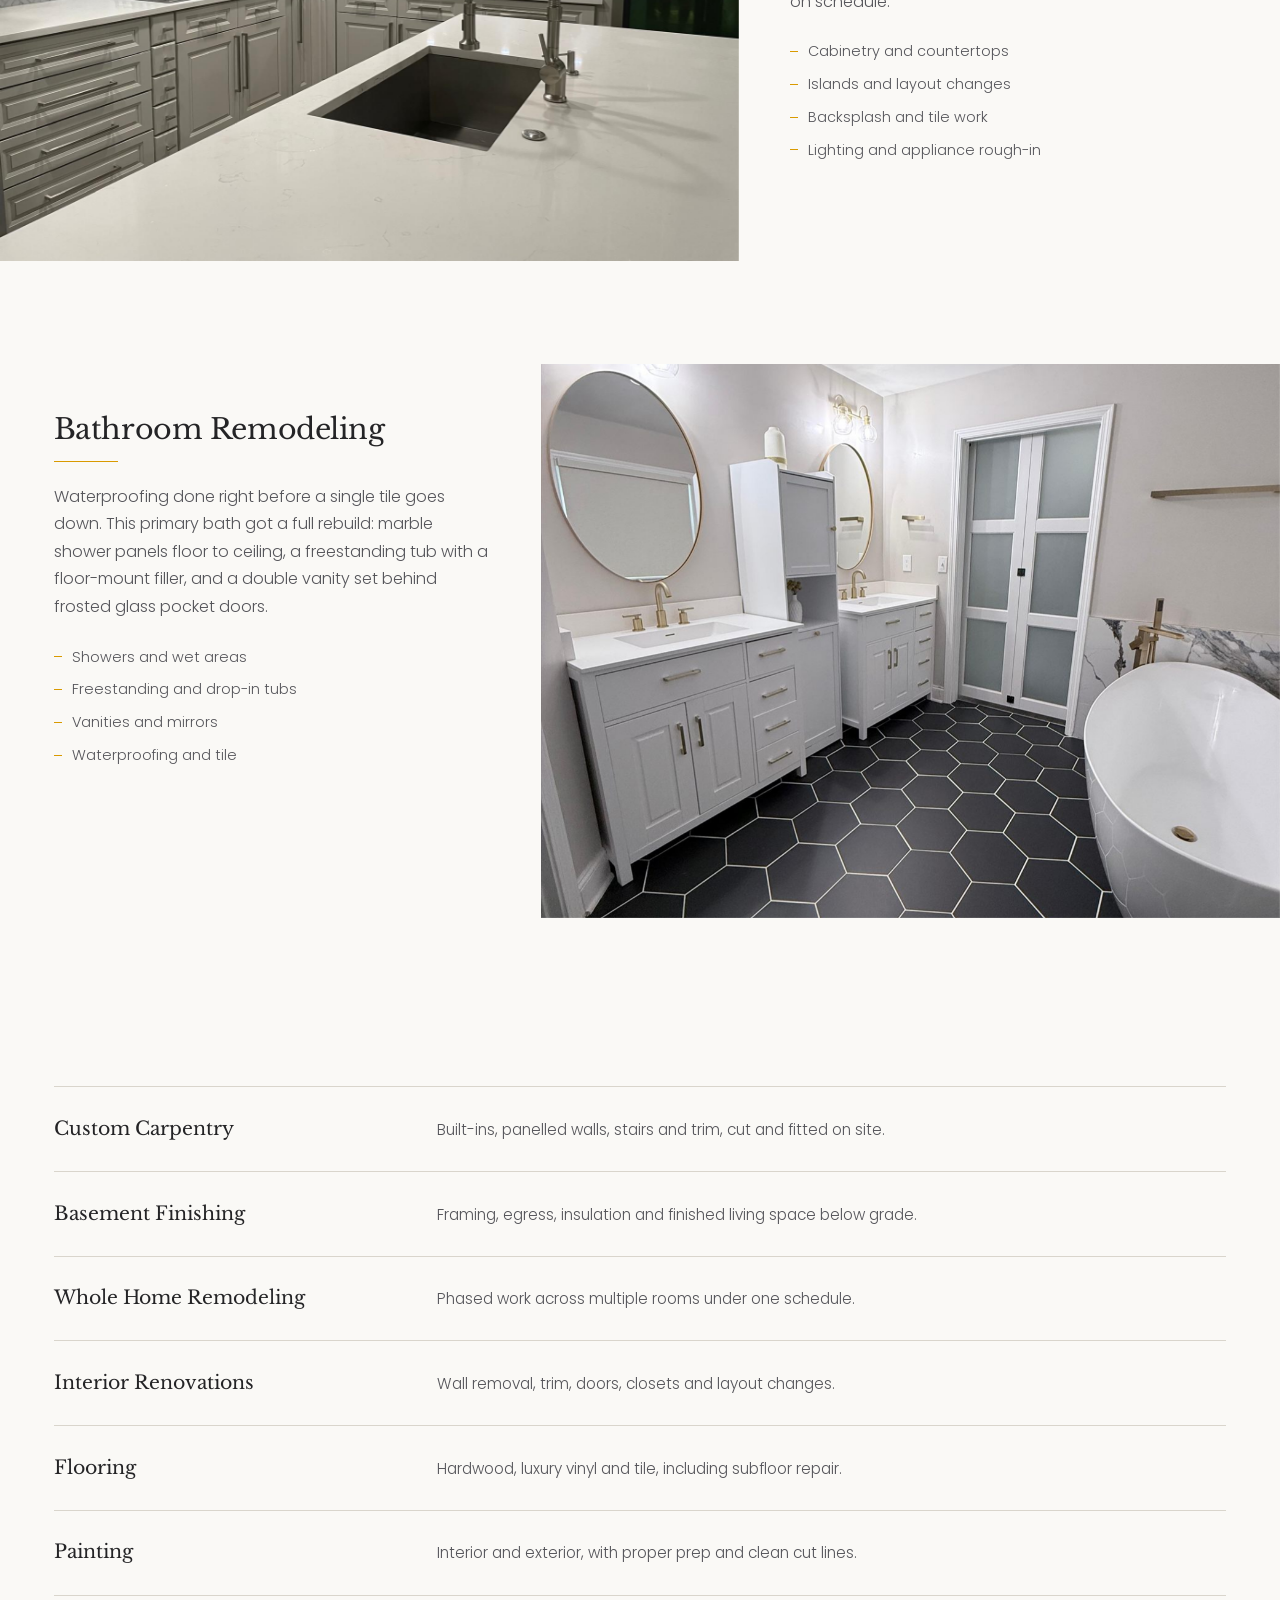
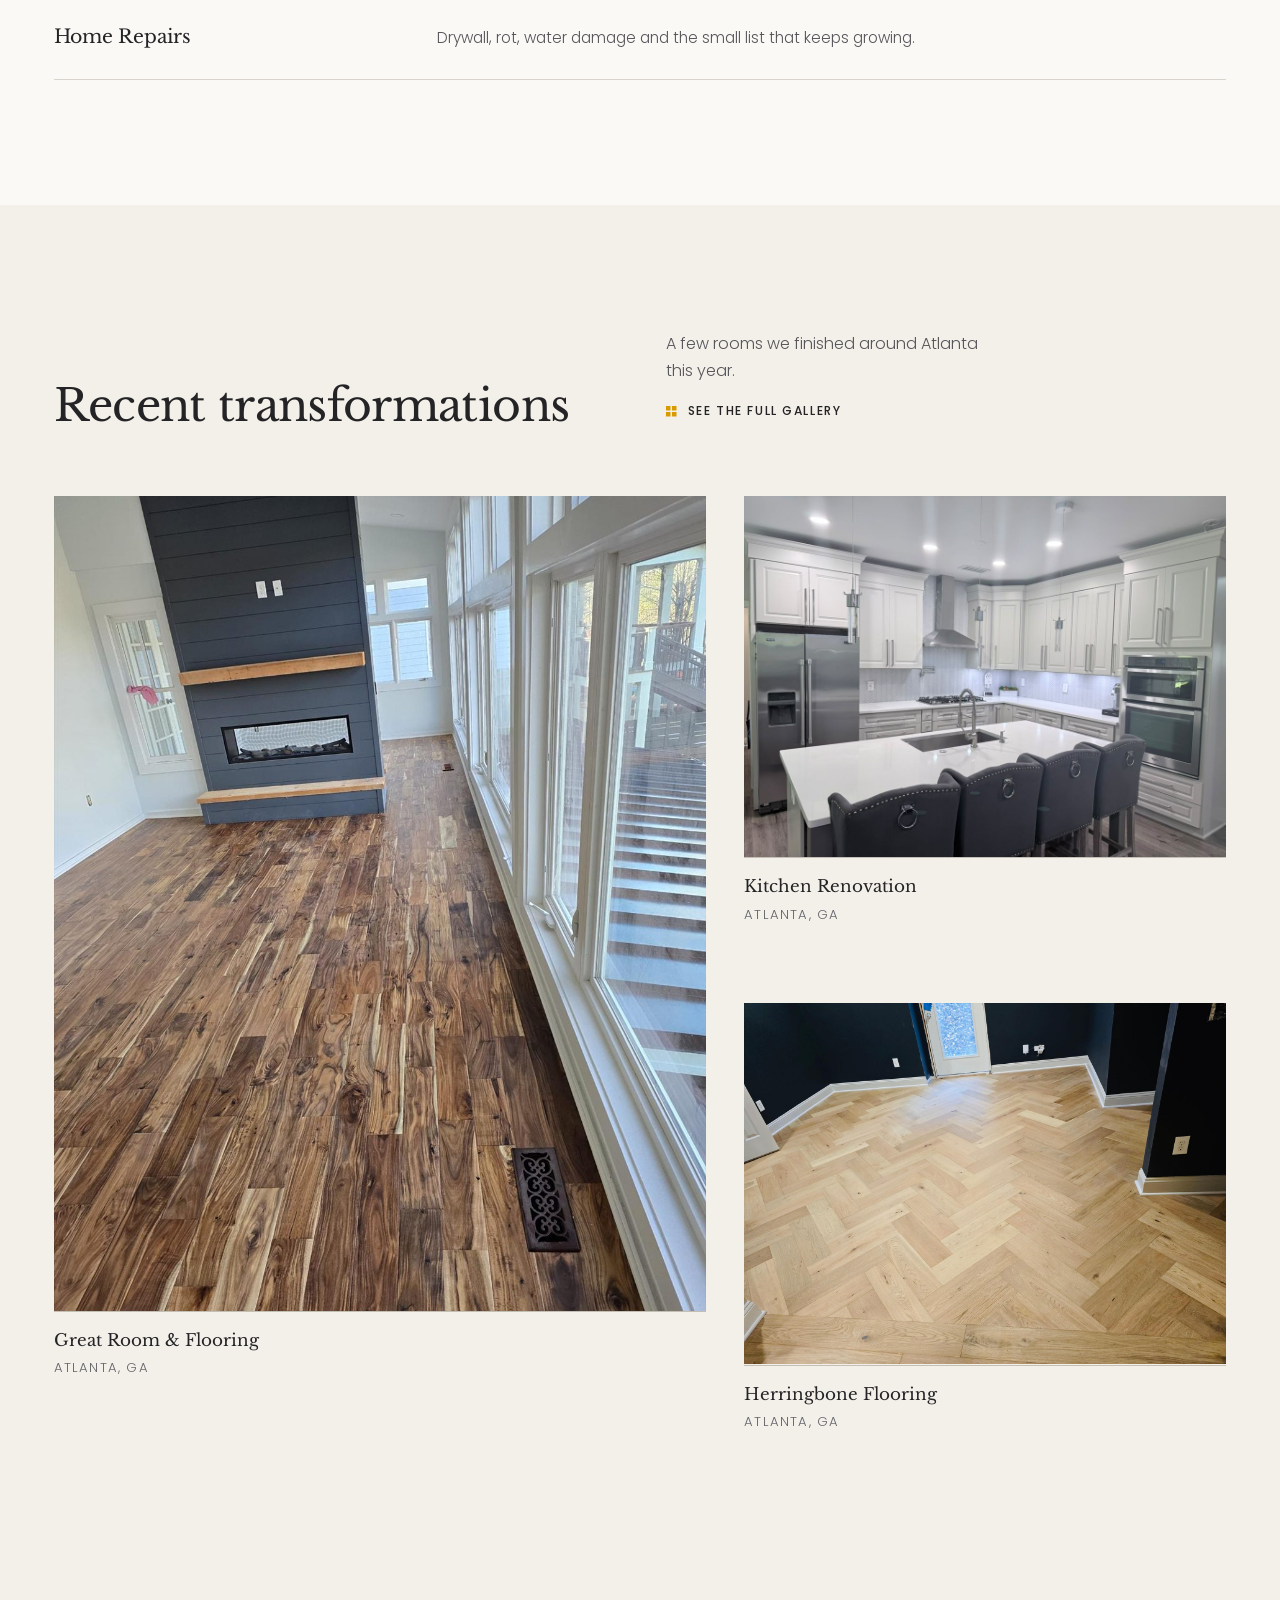
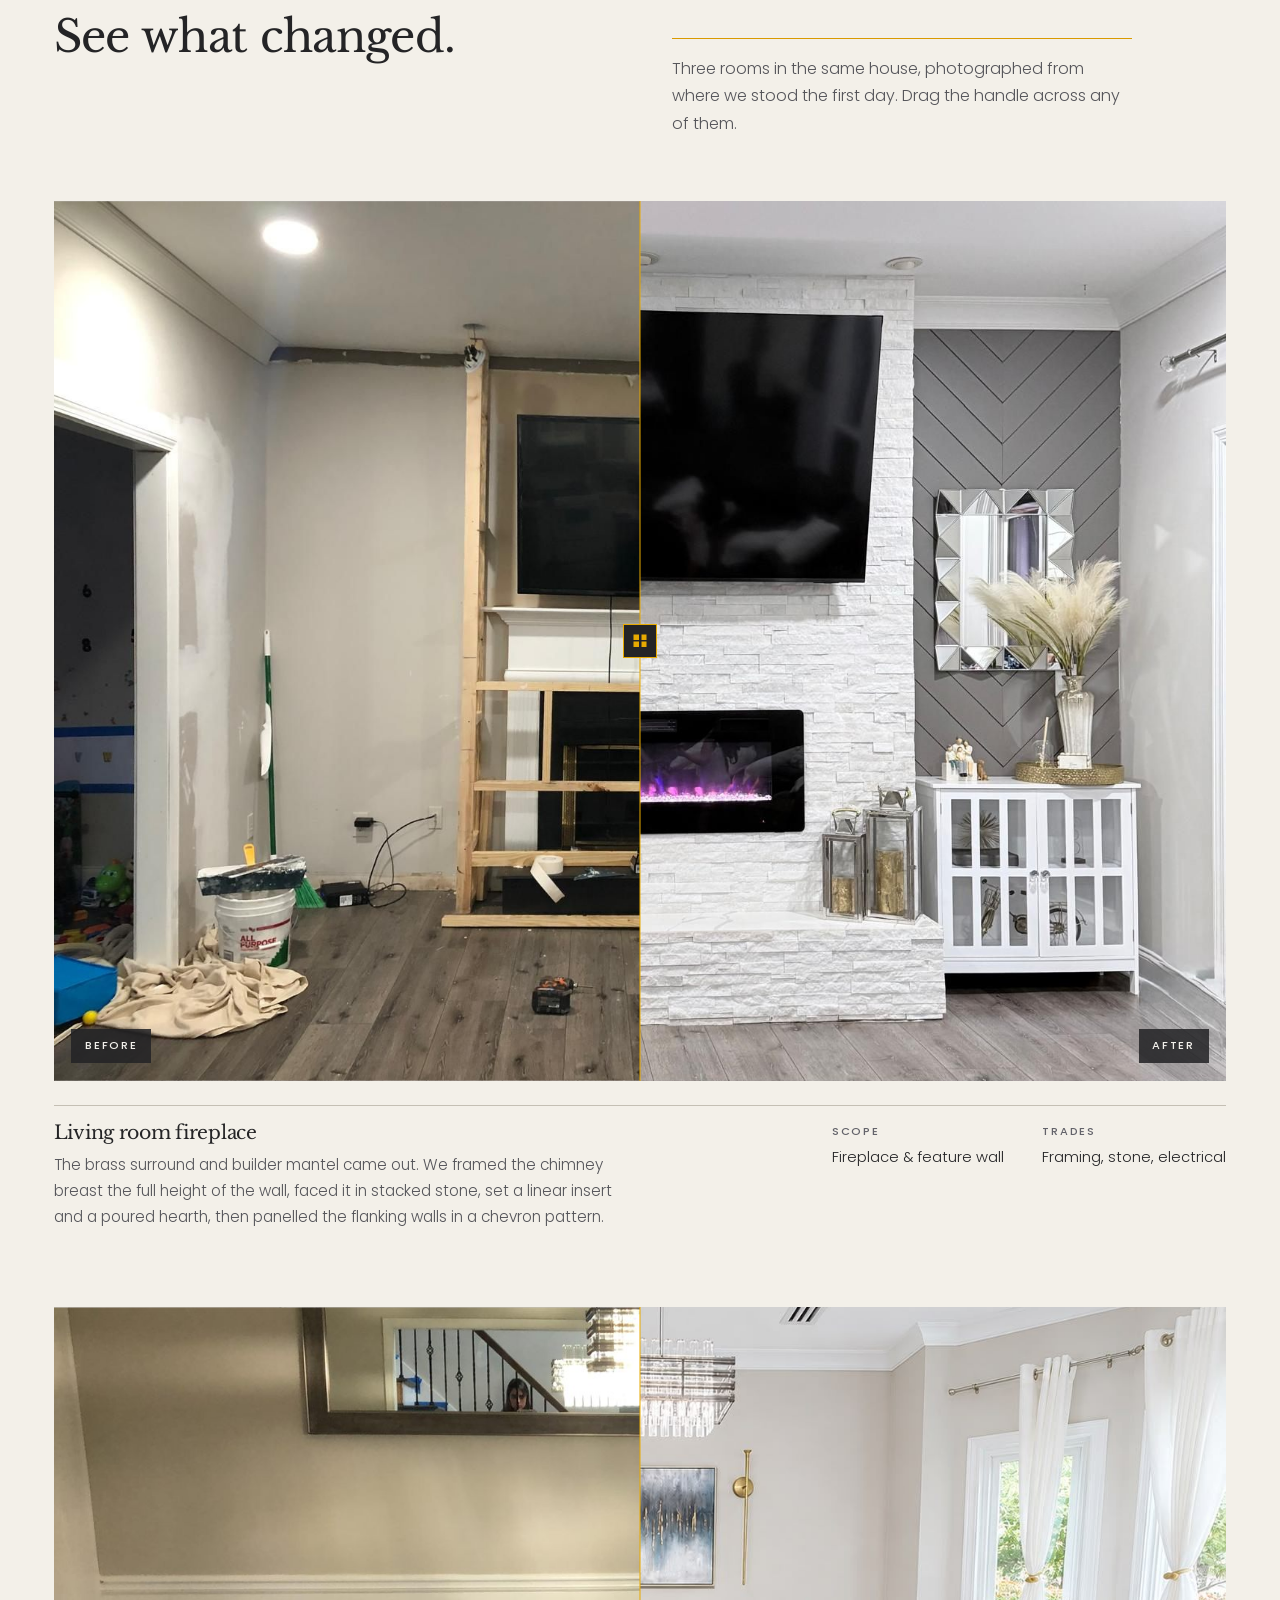
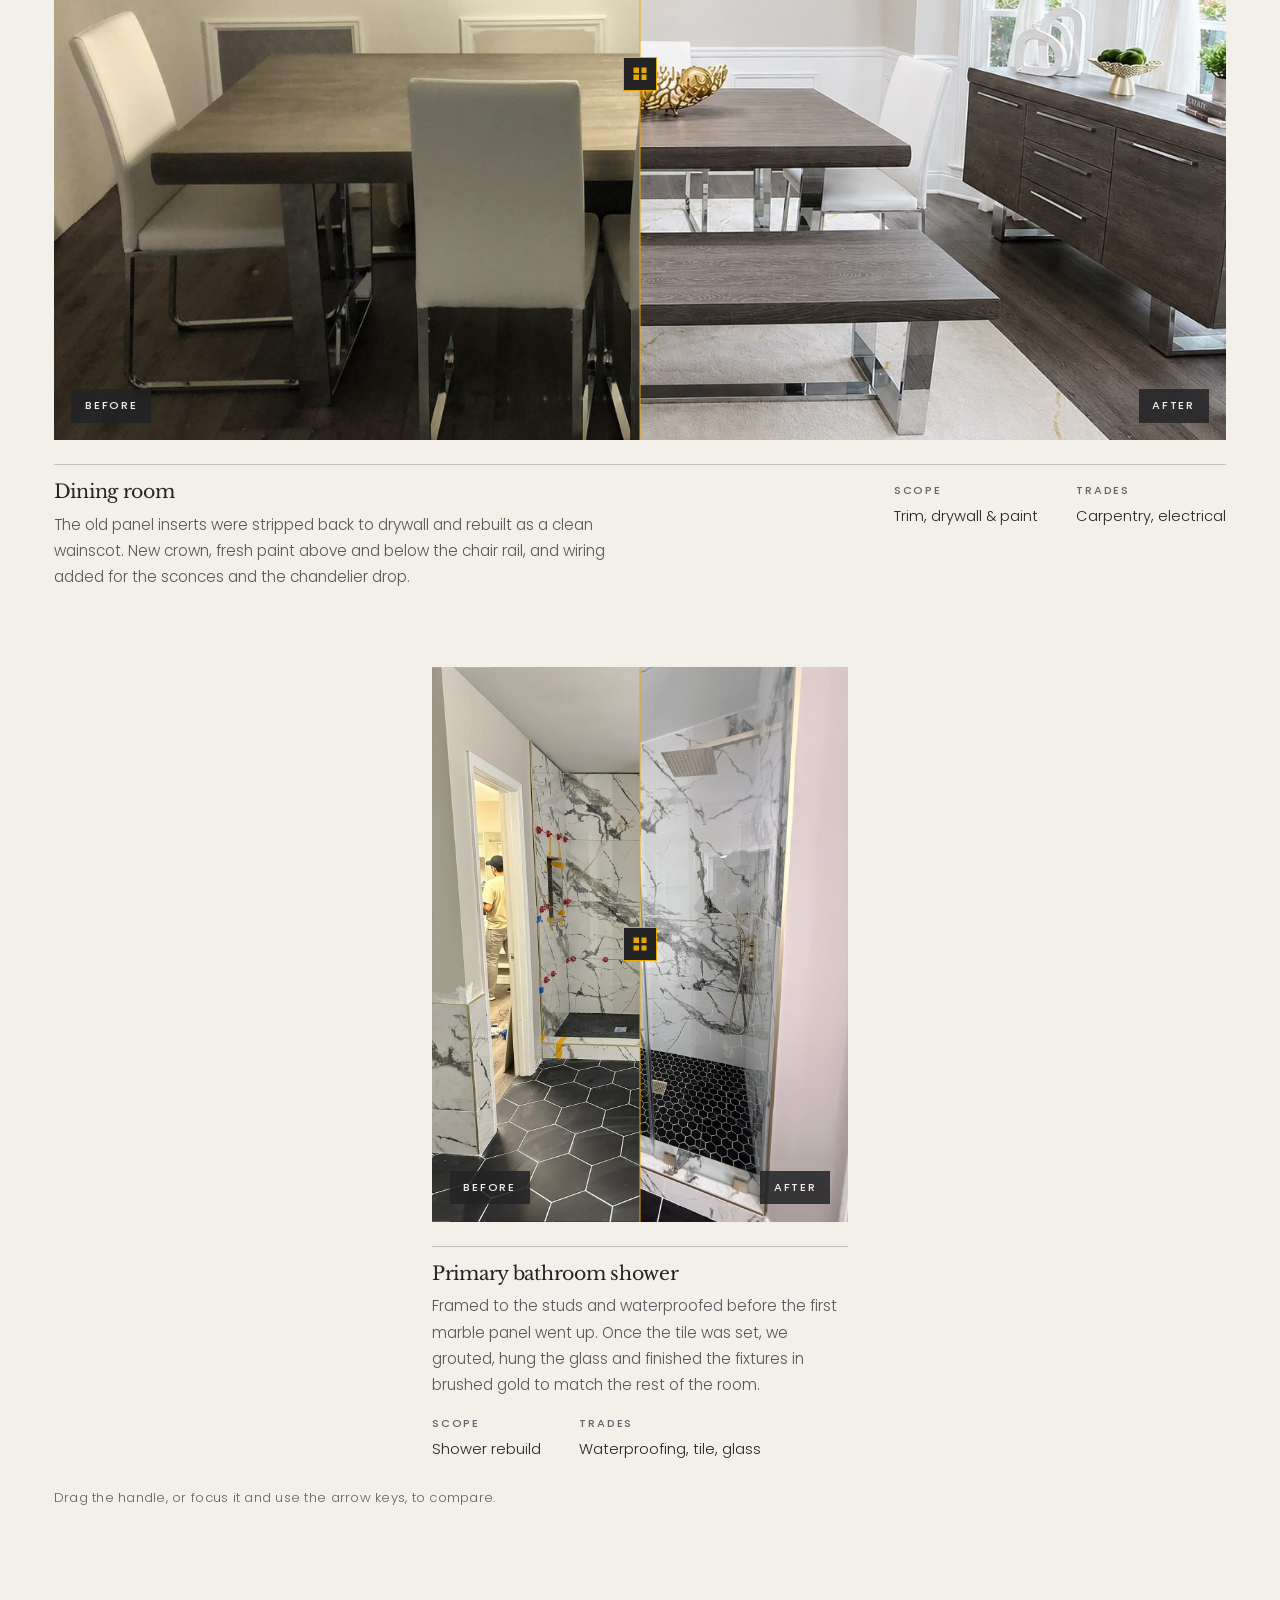
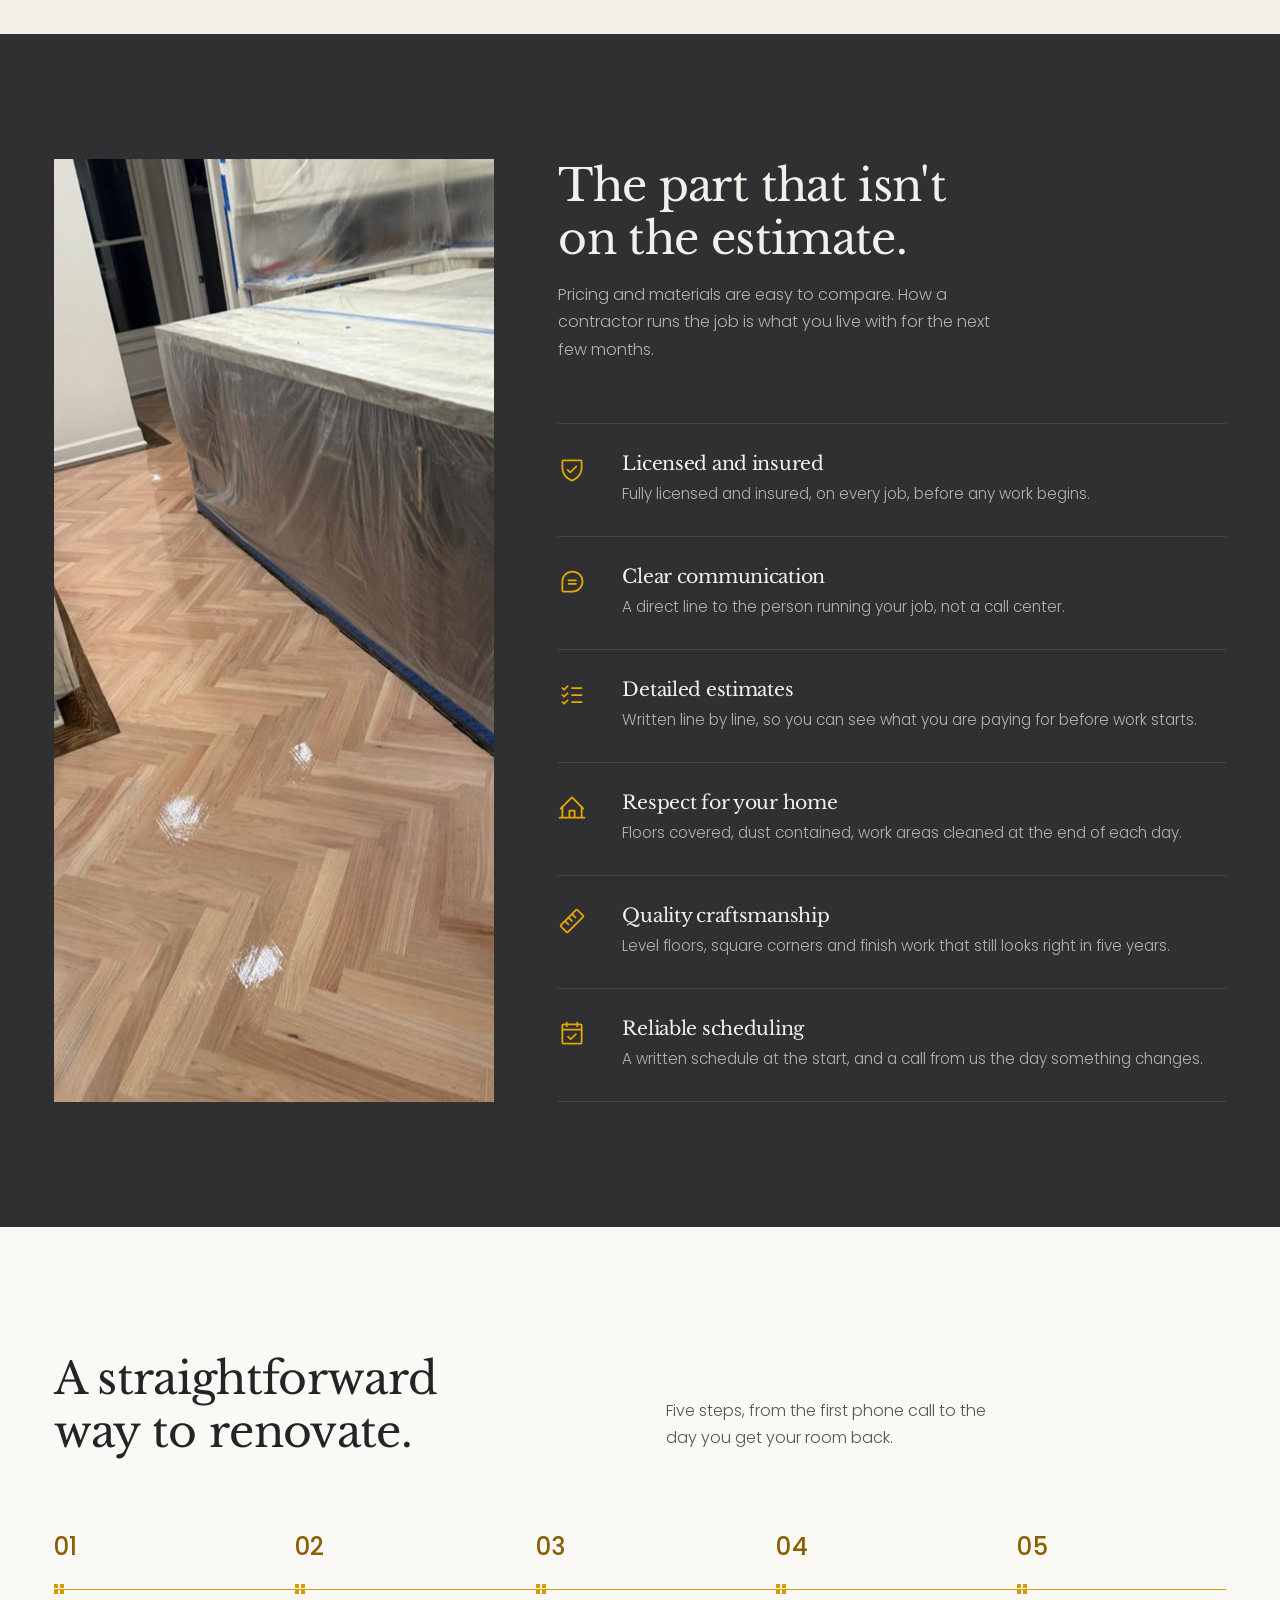
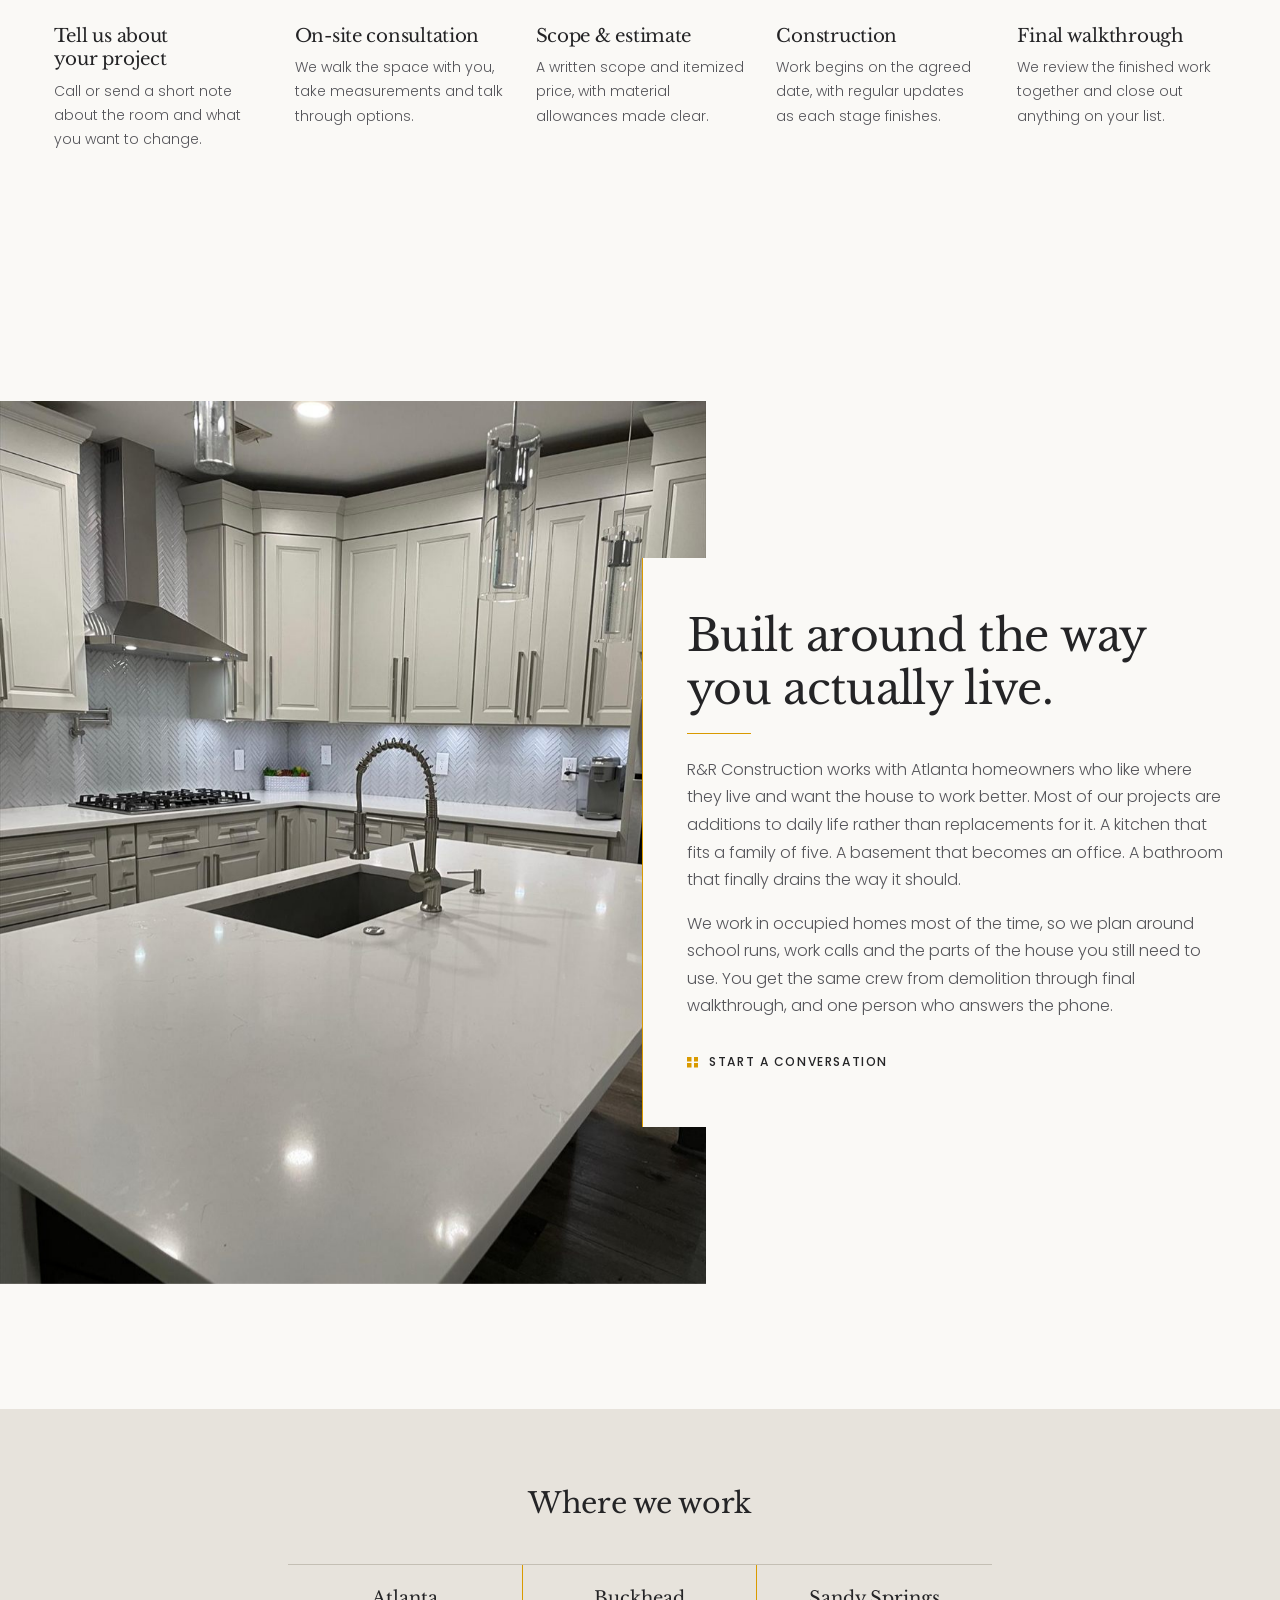
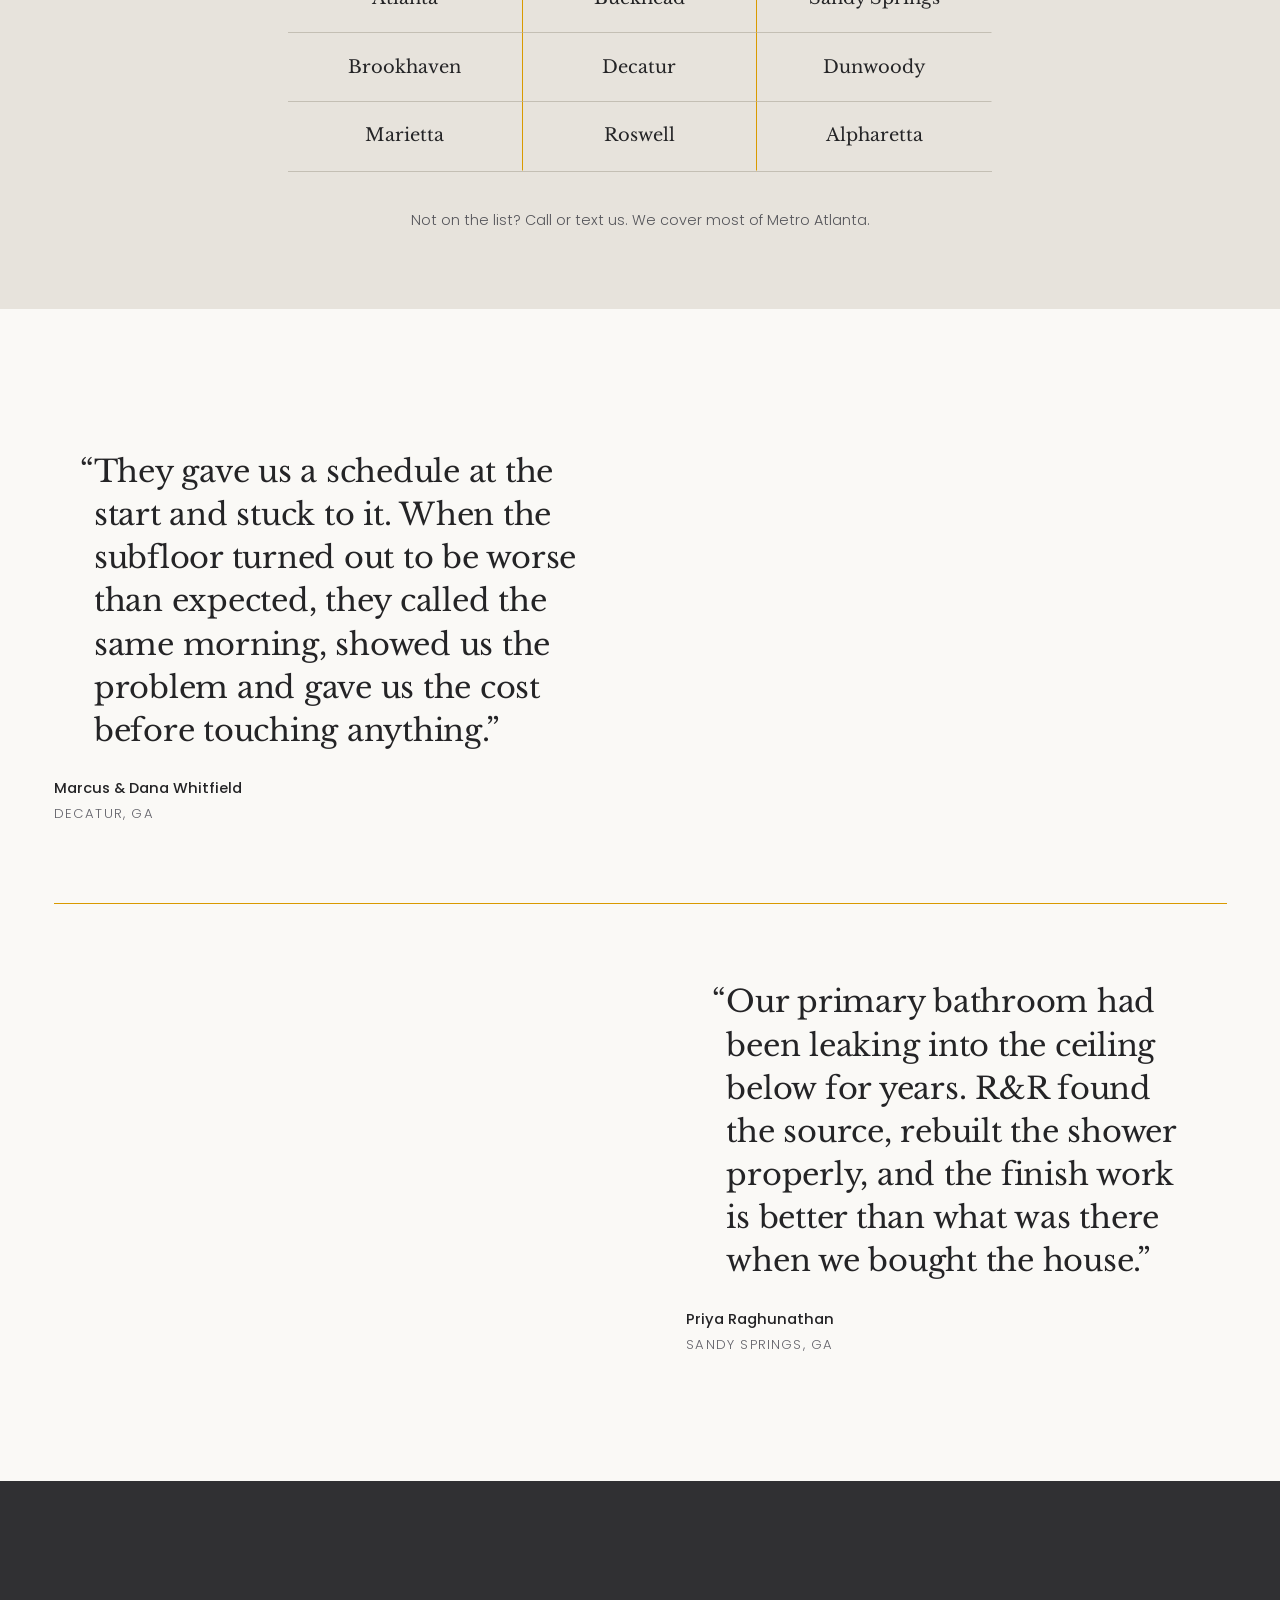
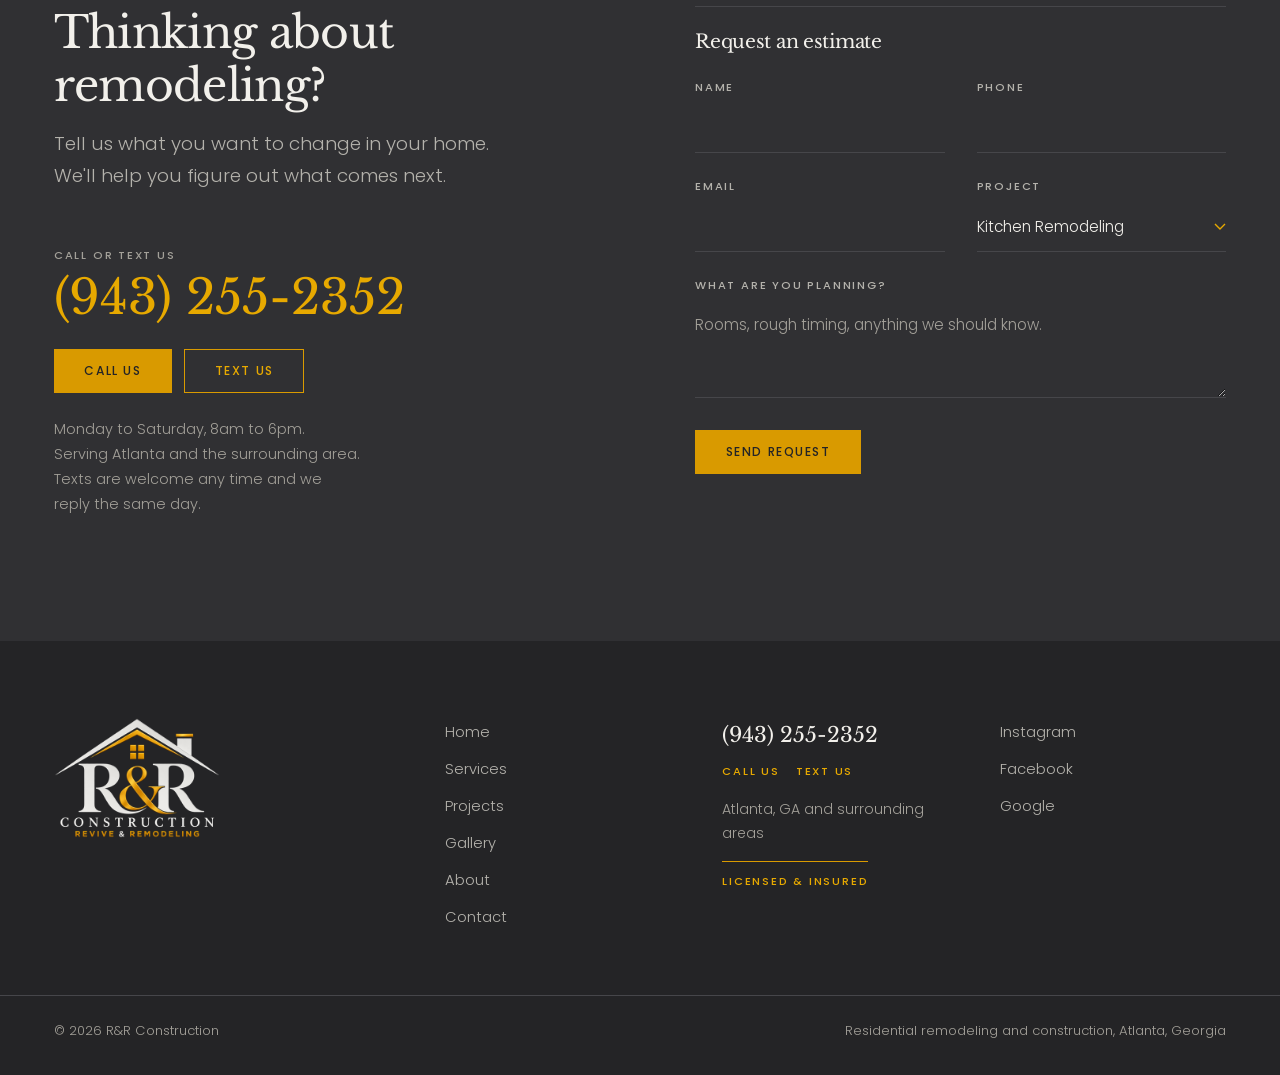
==== commit 517488f6: "Swap the dining after-photo for the one the client wants Replaces ba-dining-after.jpg in place, same" ====
--- a/index.html
+++ b/index.html
@@ -4,7 +4,7 @@
 <meta charset="utf-8">
 <meta name="viewport" content="width=device-width, initial-scale=1">
 <title>R&amp;R Construction | Remodeling and Renovations in Atlanta, GA</title>
-<meta name="description" content="R&amp;R Construction remodels kitchens, bathrooms, basements and whole homes across Atlanta and the surrounding area. Detailed estimates, reliable scheduling and careful work in occupied homes.">
+<meta name="description" content="R&amp;R Construction remodels kitchens, bathrooms, basements and whole homes across Atlanta, Georgia. Detailed estimates and reliable scheduling.">
 <meta name="theme-color" content="#242426">
 <link rel="canonical" href="https://reviveandremodeling.com/">
 
@@ -381,7 +381,7 @@
         <div class="compare__frame" data-compare-frame style="--pos:50%; --ratio:16/10">
           <img class="compare__img" src="assets/img/photos/ba-dining-after.jpg"
                alt="Dining room after renovation with fresh wainscoting, brass sconces, artwork and a linear crystal chandelier"
-               width="1600" height="1200" loading="lazy" decoding="async">
+               width="1448" height="1086" loading="lazy" decoding="async">
           <img class="compare__img compare__img--before" src="assets/img/photos/ba-dining-before.jpg"
                alt="The same dining room before renovation, dated wall panels with grey inserts and a plain mirror"
                width="1600" height="900" loading="lazy" decoding="async">
@@ -724,7 +724,7 @@
       <form class="estimate" data-estimate novalidate
             action="https://api.web3forms.com/submit" method="POST">
 
-        <input type="hidden" name="access_key" value="6f90175c-27a5-406b-86a6-9958d476bdb4">
+        <input type="hidden" name="access_key" value="ab76e6dd-4edb-479b-bc60-189574eddc4b">
         <input type="hidden" name="subject" value="New estimate request from the R&amp;R Construction website">
         <input type="hidden" name="from_name" value="R&amp;R Construction website">
 
